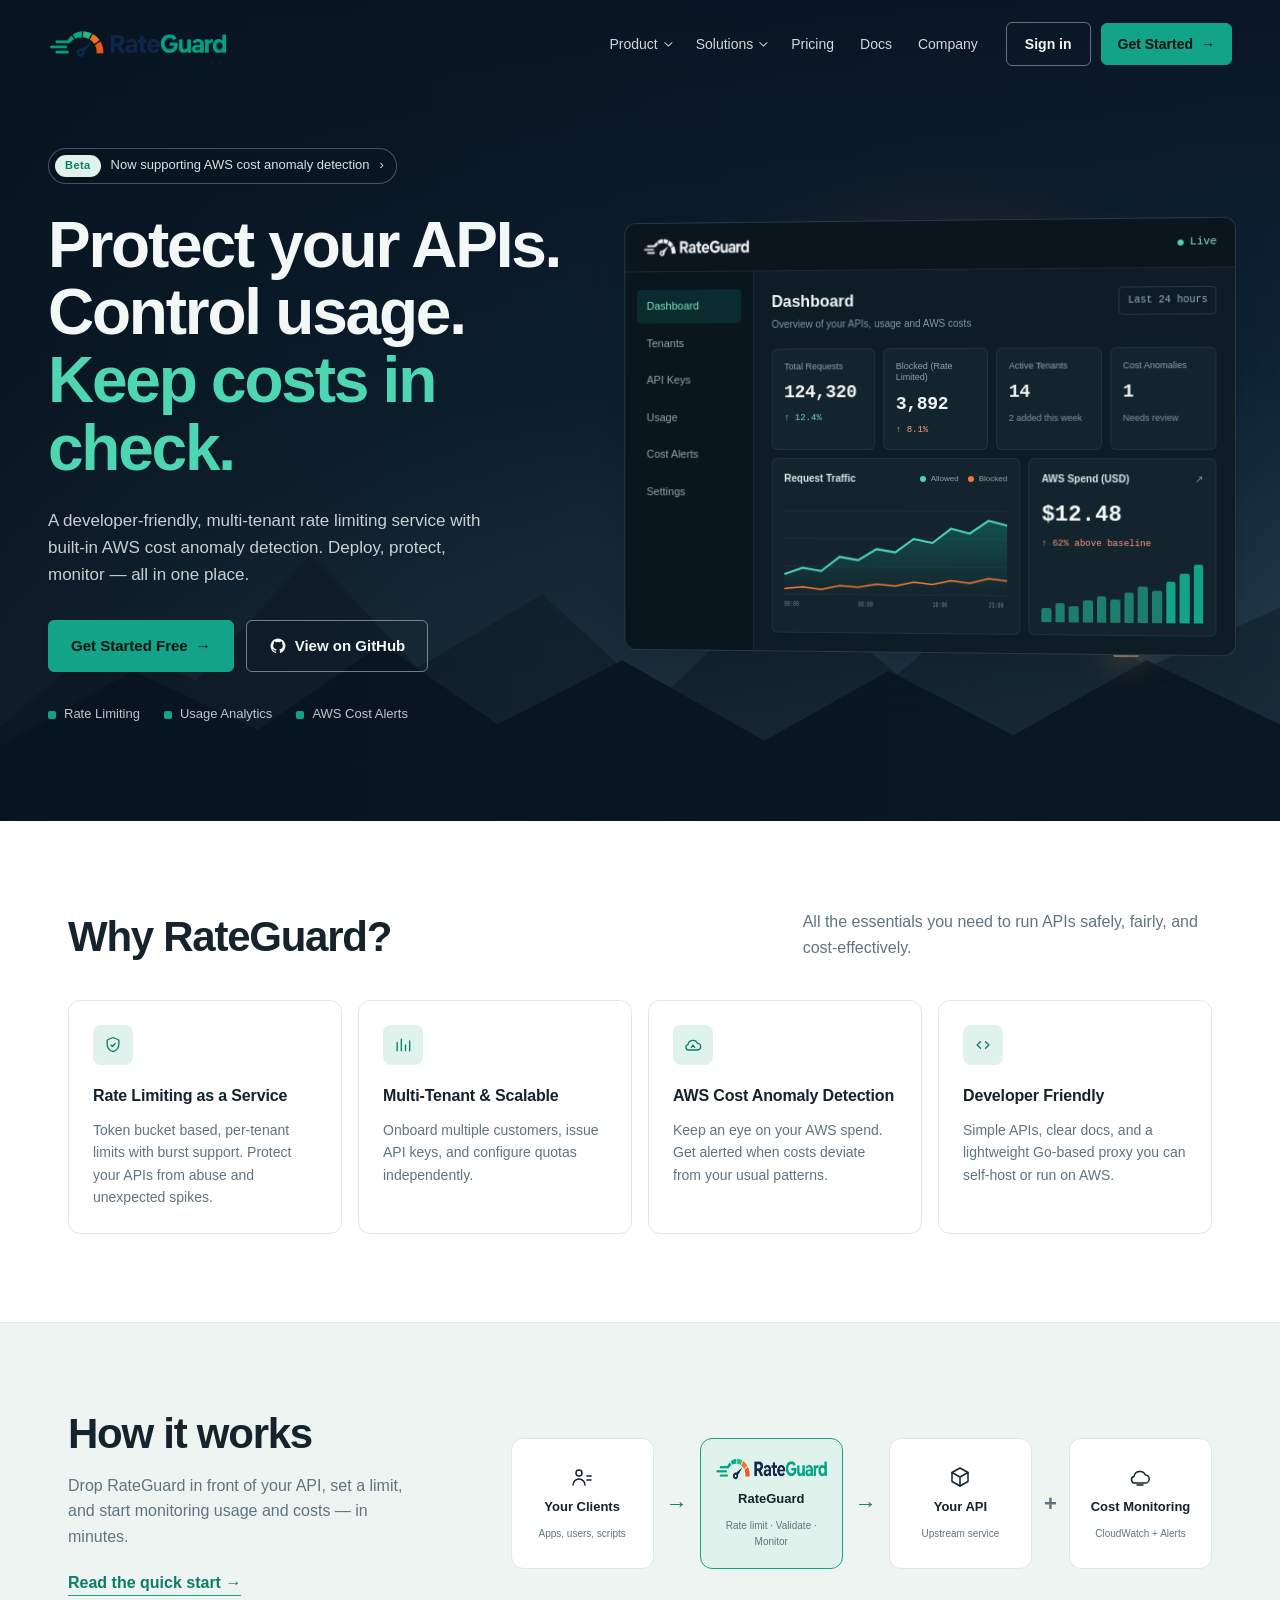
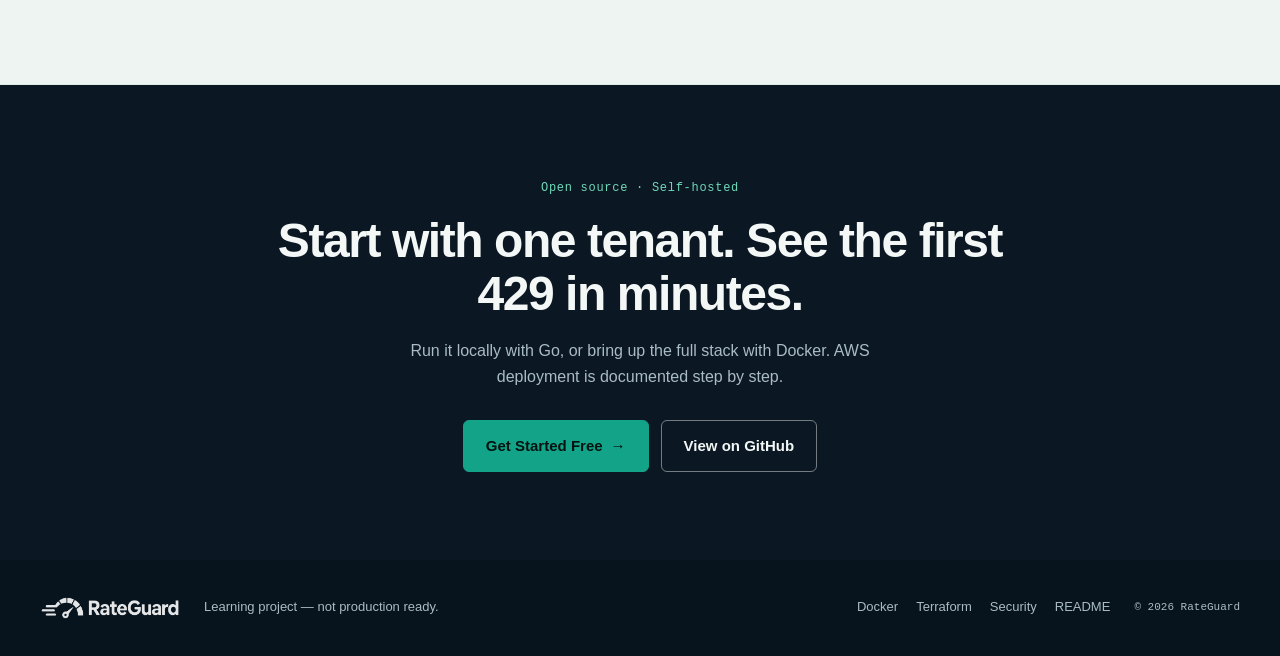
==== docs/index.html @ 04496c4a "feat(landing): add self-contained marketing page and design notes" ====
<!doctype html>
<html lang="en">
<head>
  <meta charset="utf-8">
  <meta name="viewport" content="width=device-width, initial-scale=1">
  <meta name="color-scheme" content="light">
  <meta name="description" content="RateGuard is a self-hosted, multi-tenant rate limiting proxy with AWS cost anomaly detection and an operator dashboard.">
  <title>RateGuard — Protect your APIs. Control usage. Keep costs in check.</title>
  <link rel="stylesheet" href="styles.css">
  <script src="script.js" defer></script>
</head>
<body id="top">
  <a class="skip-link" href="#main">Skip to content</a>

  <header class="site-header">
    <div class="nav-shell">
      <a class="brand" href="#top" aria-label="RateGuard home">
        <img src="logo.png" alt="RateGuard" width="180" height="30">
      </a>

      <button class="nav-toggle" type="button" aria-expanded="false" aria-controls="primary-nav">
        <span class="nav-toggle-bars" aria-hidden="true"><span></span><span></span><span></span></span>
        <span class="nav-toggle-label">Menu</span>
      </button>

      <nav class="primary-nav" id="primary-nav" aria-label="Primary">
        <a href="#product">Product <span class="caret" aria-hidden="true"></span></a>
        <a href="#how">Solutions <span class="caret" aria-hidden="true"></span></a>
        <a href="#get-started">Pricing</a>
        <a href="terraform/TERRAFORM-GUIDE.md">Docs</a>
        <a href="#product">Company</a>
      </nav>

      <div class="nav-actions">
        <a class="btn btn-quiet" href="http://localhost:8080/dashboard">Sign in</a>
        <a class="btn btn-primary btn-small" href="#get-started">Get Started <span aria-hidden="true">→</span></a>
      </div>
    </div>
  </header>

  <main id="main">
    <!-- HERO -->
    <section class="hero" aria-labelledby="hero-title">
      <div class="hero-sky" aria-hidden="true">
        <span class="sun-glow"></span>
        <svg class="ridge ridge-far" viewBox="0 0 1440 320" preserveAspectRatio="none" focusable="false">
          <path d="M0 250 L120 180 L220 215 L350 120 L470 205 L610 150 L740 230 L880 140 L1010 210 L1150 130 L1290 205 L1440 160 L1440 320 L0 320 Z"/>
        </svg>
        <svg class="ridge ridge-near" viewBox="0 0 1440 260" preserveAspectRatio="none" focusable="false">
          <path d="M0 190 L150 120 L290 175 L430 95 L560 170 L700 110 L860 185 L1000 120 L1140 180 L1290 110 L1440 170 L1440 260 L0 260 Z"/>
        </svg>
        <span class="window-light"></span>
      </div>

      <div class="hero-inner">
        <div class="hero-copy">
          <a class="beta-pill" href="#cost">
            <span class="beta-tag">Beta</span>
            <span>Now supporting AWS cost anomaly detection</span>
            <span aria-hidden="true">›</span>
          </a>

          <h1 id="hero-title">Protect your APIs.<br>Control usage.<br><span>Keep costs in check.</span></h1>

          <p class="hero-lede">
            A developer-friendly, multi-tenant rate limiting service with built-in AWS cost
            anomaly detection. Deploy, protect, monitor — all in one place.
          </p>

          <div class="hero-actions">
            <a class="btn btn-primary btn-large" href="#get-started">Get Started Free <span aria-hidden="true">→</span></a>
            <a class="btn btn-outline btn-large" href="https://github.com/Aswanidev-vs/RateGuard">
              <svg viewBox="0 0 24 24" aria-hidden="true" focusable="false"><path d="M12 2a10 10 0 0 0-3.16 19.49c.5.09.68-.22.68-.48v-1.7c-2.78.6-3.37-1.34-3.37-1.34-.45-1.16-1.11-1.47-1.11-1.47-.91-.62.07-.61.07-.61 1 .07 1.53 1.03 1.53 1.03.9 1.53 2.34 1.09 2.91.83.09-.65.35-1.09.64-1.34-2.22-.25-4.56-1.11-4.56-4.95 0-1.09.39-1.99 1.03-2.69-.1-.25-.45-1.27.1-2.65 0 0 .84-.27 2.75 1.02a9.6 9.6 0 0 1 5 0c1.91-1.29 2.75-1.02 2.75-1.02.55 1.38.2 2.4.1 2.65.64.7 1.03 1.6 1.03 2.69 0 3.85-2.34 4.7-4.57 4.95.36.31.68.92.68 1.85v2.74c0 .27.18.58.69.48A10 10 0 0 0 12 2Z" fill="currentColor"/></svg>
              View on GitHub
            </a>
          </div>

          <ul class="hero-tags" aria-label="Capabilities">
            <li><span class="tag-mark" aria-hidden="true"></span>Rate Limiting</li>
            <li><span class="tag-mark" aria-hidden="true"></span>Usage Analytics</li>
            <li><span class="tag-mark" aria-hidden="true"></span>AWS Cost Alerts</li>
          </ul>
        </div>

        <div class="hero-visual" aria-label="RateGuard dashboard preview">
          <div class="console">
            <div class="console-top">
              <img src="logo.png" alt="" width="110" height="20">
              <span class="console-live"><span class="live-dot" aria-hidden="true"></span> Live</span>
            </div>

            <div class="console-body">
              <aside class="console-nav" aria-hidden="true">
                <span class="console-nav-item is-active">Dashboard</span>
                <span class="console-nav-item">Tenants</span>
                <span class="console-nav-item">API Keys</span>
                <span class="console-nav-item">Usage</span>
                <span class="console-nav-item">Cost Alerts</span>
                <span class="console-nav-item">Settings</span>
              </aside>

              <div class="console-main">
                <div class="console-heading">
                  <div>
                    <strong>Dashboard</strong>
                    <small>Overview of your APIs, usage and AWS costs</small>
                  </div>
                  <span class="console-range">Last 24 hours</span>
                </div>

                <div class="console-stats">
                  <div class="metric">
                    <span class="metric-label">Total Requests</span>
                    <strong>124,320</strong>
                    <span class="delta delta-up">↑ 12.4%</span>
                  </div>
                  <div class="metric">
                    <span class="metric-label">Blocked (Rate Limited)</span>
                    <strong>3,892</strong>
                    <span class="delta delta-down">↑ 8.1%</span>
                  </div>
                  <div class="metric">
                    <span class="metric-label">Active Tenants</span>
                    <strong>14</strong>
                    <span class="metric-note">2 added this week</span>
                  </div>
                  <div class="metric">
                    <span class="metric-label">Cost Anomalies</span>
                    <strong>1</strong>
                    <span class="metric-note">Needs review</span>
                  </div>
                </div>

                <div class="console-charts">
                  <div class="chart-card">
                    <div class="chart-title">
                      <strong>Request Traffic</strong>
                      <span class="legend"><i class="dot dot-teal"></i>Allowed <i class="dot dot-orange"></i>Blocked</span>
                    </div>
                    <svg class="line-chart" viewBox="0 0 360 150" preserveAspectRatio="none" role="img" aria-label="Allowed and blocked request trend">
                      <defs>
                        <linearGradient id="trafficFill" x1="0" y1="0" x2="0" y2="1">
                          <stop offset="0%" stop-color="#12a389" stop-opacity=".35"/>
                          <stop offset="100%" stop-color="#12a389" stop-opacity="0"/>
                        </linearGradient>
                      </defs>
                      <g class="grid">
                        <line x1="0" y1="20" x2="360" y2="20"/>
                        <line x1="0" y1="55" x2="360" y2="55"/>
                        <line x1="0" y1="90" x2="360" y2="90"/>
                        <line x1="0" y1="125" x2="360" y2="125"/>
                      </g>
                      <path class="area" d="M0 100 L30 92 L60 96 L90 78 L120 82 L150 68 L180 72 L210 55 L240 60 L270 42 L300 48 L330 32 L360 38 L360 125 L0 125 Z"/>
                      <polyline class="line-allowed" points="0,100 30,92 60,96 90,78 120,82 150,68 180,72 210,55 240,60 270,42 300,48 330,32 360,38"/>
                      <polyline class="line-blocked" points="0,118 30,116 60,119 90,114 120,116 150,112 180,114 210,109 240,112 270,107 300,110 330,104 360,107"/>
                      <g class="axis"><text x="0" y="140">00:00</text><text x="120" y="140">08:00</text><text x="240" y="140">16:00</text><text x="330" y="140">23:00</text></g>
                    </svg>
                  </div>

                  <div class="chart-card">
                    <div class="chart-title"><strong>AWS Spend (USD)</strong><span class="chart-expand" aria-hidden="true">↗</span></div>
                    <strong class="spend-value">$12.48</strong>
                    <span class="delta delta-down">↑ 62% above baseline</span>
                    <div class="bar-chart" aria-hidden="true">
                      <span style="--h:24%"></span><span style="--h:32%"></span><span style="--h:28%"></span>
                      <span style="--h:38%"></span><span style="--h:45%"></span><span style="--h:40%"></span>
                      <span style="--h:52%"></span><span style="--h:61%"></span><span style="--h:55%"></span>
                      <span style="--h:70%"></span><span style="--h:84%"></span><span style="--h:100%"></span>
                    </div>
                  </div>
                </div>
              </div>
            </div>
          </div>
        </div>
      </div>
    </section>

    <!-- FEATURES -->
    <section class="features section-light" id="product" aria-labelledby="features-title">
      <div class="section-shell">
        <div class="section-head">
          <h2 id="features-title">Why RateGuard?</h2>
          <p>All the essentials you need to run APIs safely, fairly, and cost-effectively.</p>
        </div>

        <div class="feature-grid">
          <article class="feature-card">
            <span class="feature-icon">
              <svg viewBox="0 0 24 24" aria-hidden="true"><path d="M12 3l7 3v5c0 4.5-3 7.5-7 9-4-1.5-7-4.5-7-9V6l7-3z"/><path d="M9.5 12l1.8 1.8 3.4-3.6"/></svg>
            </span>
            <h3>Rate Limiting as a Service</h3>
            <p>Token bucket based, per-tenant limits with burst support. Protect your APIs from abuse and unexpected spikes.</p>
          </article>

          <article class="feature-card">
            <span class="feature-icon">
              <svg viewBox="0 0 24 24" aria-hidden="true"><path d="M5 19V9M10 19V5M15 19v-7M20 19V7"/></svg>
            </span>
            <h3>Multi-Tenant &amp; Scalable</h3>
            <p>Onboard multiple customers, issue API keys, and configure quotas independently.</p>
          </article>

          <article class="feature-card" id="cost">
            <span class="feature-icon">
              <svg viewBox="0 0 24 24" aria-hidden="true"><path d="M7 18h10a4 4 0 0 0 .4-8A6 6 0 0 0 6 11.5 3.3 3.3 0 0 0 7 18z"/><path d="M10 15l2-3 2 3"/></svg>
            </span>
            <h3>AWS Cost Anomaly Detection</h3>
            <p>Keep an eye on your AWS spend. Get alerted when costs deviate from your usual patterns.</p>
          </article>

          <article class="feature-card">
            <span class="feature-icon">
              <svg viewBox="0 0 24 24" aria-hidden="true"><path d="M9 8l-4 4 4 4M15 8l4 4-4 4"/></svg>
            </span>
            <h3>Developer Friendly</h3>
            <p>Simple APIs, clear docs, and a lightweight Go-based proxy you can self-host or run on AWS.</p>
          </article>
        </div>
      </div>
    </section>

    <!-- HOW IT WORKS -->
    <section class="how section-mist" id="how" aria-labelledby="how-title">
      <div class="section-shell how-shell">
        <div class="how-copy">
          <h2 id="how-title">How it works</h2>
          <p>Drop RateGuard in front of your API, set a limit, and start monitoring usage and costs — in minutes.</p>
          <a class="text-link" href="docker/DOCKER-GUIDE.md">Read the quick start <span aria-hidden="true">→</span></a>
        </div>

        <div class="flow" aria-label="RateGuard request flow">
          <div class="flow-node">
            <svg viewBox="0 0 24 24" aria-hidden="true"><circle cx="9" cy="8" r="3"/><path d="M3 20c0-3.3 2.7-6 6-6s6 2.7 6 6M17 11h4M17 15h4"/></svg>
            <strong>Your Clients</strong>
            <small>Apps, users, scripts</small>
          </div>

          <span class="flow-arrow" aria-hidden="true">→</span>

          <div class="flow-node flow-node-brand">
            <img src="logo.png" alt="" width="120" height="24">
            <strong>RateGuard</strong>
            <small>Rate limit · Validate · Monitor</small>
          </div>

          <span class="flow-arrow" aria-hidden="true">→</span>

          <div class="flow-node">
            <svg viewBox="0 0 24 24" aria-hidden="true"><path d="M12 3l8 4.5v9L12 21l-8-4.5v-9L12 3z"/><path d="M4 7.5l8 4.5 8-4.5M12 12v9"/></svg>
            <strong>Your API</strong>
            <small>Upstream service</small>
          </div>

          <span class="flow-plus" aria-hidden="true">+</span>

          <div class="flow-node">
            <svg viewBox="0 0 24 24" aria-hidden="true"><path d="M7 18h10a4 4 0 0 0 .4-8A6 6 0 0 0 6 11.5 3.3 3.3 0 0 0 7 18z"/><path d="M9 20h6"/></svg>
            <strong>Cost Monitoring</strong>
            <small>CloudWatch + Alerts</small>
          </div>
        </div>
      </div>
    </section>

    <!-- CTA -->
    <section class="cta" id="get-started" aria-labelledby="cta-title">
      <div class="cta-inner">
        <span class="eyebrow">Open source · Self-hosted</span>
        <h2 id="cta-title">Start with one tenant. See the first 429 in minutes.</h2>
        <p>Run it locally with Go, or bring up the full stack with Docker. AWS deployment is documented step by step.</p>
        <div class="cta-actions">
          <a class="btn btn-primary btn-large" href="docker/DOCKER-GUIDE.md">Get Started Free <span aria-hidden="true">→</span></a>
          <a class="btn btn-outline btn-large" href="https://github.com/Aswanidev-vs/RateGuard">View on GitHub</a>
        </div>
      </div>
    </section>
  </main>

  <footer class="site-footer">
    <div class="footer-shell">
      <img src="logo.png" alt="RateGuard" width="140" height="24">
      <p>Learning project — not production ready.</p>
      <nav aria-label="Footer">
        <a href="docker/DOCKER-GUIDE.md">Docker</a>
        <a href="terraform/TERRAFORM-GUIDE.md">Terraform</a>
        <a href="SECURITY-AUDIT.md">Security</a>
        <a href="../README.md">README</a>
      </nav>
      <small>© <span id="year">2026</span> RateGuard</small>
    </div>
  </footer>
</body>
</html>
---- docs/styles.css ----
/* RateGuard landing page — self-contained, no external assets or fonts. */
:root {
  --ink: #0b1723;
  --ink-2: #102233;
  --ink-3: #163044;
  --paper: #ffffff;
  --mist: #eef4f1;
  --line: #dfe8e3;
  --text: #14232c;
  --muted: #5f7480;
  --teal: #12a389;
  --teal-dark: #0c7d68;
  --teal-soft: #dff3ec;
  --orange: #ef7a36;
  --on-dark: #f3f7f6;
  --on-dark-muted: #a9bcc4;
  --radius: 6px;
  --radius-card: 12px;
  --shadow: 0 24px 60px rgba(6, 22, 31, .28);
  --sans: "Segoe UI", "Helvetica Neue", Arial, system-ui, sans-serif;
  --mono: ui-monospace, SFMono-Regular, Menlo, Consolas, monospace;
}

* { box-sizing: border-box; }
html { scroll-behavior: smooth; }
body {
  margin: 0;
  background: var(--paper);
  color: var(--text);
  font-family: var(--sans);
  font-size: 16px;
  line-height: 1.6;
  -webkit-font-smoothing: antialiased;
}
img { max-width: 100%; display: block; }
a { color: inherit; }
h1, h2, h3, p { margin: 0; }
button { font: inherit; }
:focus-visible { outline: 3px solid var(--teal); outline-offset: 3px; }
.skip-link {
  position: absolute; left: -9999px; top: 8px; z-index: 100;
  background: var(--teal); color: #04130f; padding: 10px 16px; border-radius: var(--radius);
}
.skip-link:focus { left: 12px; }

/* Buttons */
.btn {
  display: inline-flex; align-items: center; justify-content: center; gap: 8px;
  min-height: 44px; padding: 10px 18px; border-radius: var(--radius);
  border: 1px solid transparent; font-size: 14px; font-weight: 600;
  text-decoration: none; cursor: pointer; transition: background-color .15s, border-color .15s, color .15s;
}
.btn-large { min-height: 52px; padding: 13px 22px; font-size: 15px; }
.btn-small { min-height: 40px; padding: 9px 16px; }
.btn-primary { background: var(--teal); color: #04130f; border-color: var(--teal); }
.btn-primary:hover { background: var(--teal-dark); border-color: var(--teal-dark); }
.btn-outline { border-color: rgba(243, 247, 246, .45); color: var(--on-dark); background: transparent; }
.btn-outline:hover { border-color: var(--on-dark); background: rgba(255, 255, 255, .07); }
.btn-quiet { border-color: rgba(243, 247, 246, .4); color: var(--on-dark); }
.btn-quiet:hover { border-color: var(--on-dark); }
.btn svg { width: 18px; height: 18px; fill: currentColor; }

/* Header */
.site-header {
  position: absolute; top: 0; left: 0; right: 0; z-index: 20;
  color: var(--on-dark);
}
.nav-shell {
  max-width: 1240px; margin: 0 auto; padding: 22px 28px;
  display: flex; align-items: center; gap: 28px;
}
.brand { flex: none; }
.brand img { width: 180px; height: auto; }
.primary-nav { display: flex; align-items: center; gap: 26px; margin-left: auto; }
.primary-nav a {
  font-size: 14px; text-decoration: none; color: rgba(243, 247, 246, .86);
  display: inline-flex; align-items: center; gap: 6px;
}
.primary-nav a:hover { color: #fff; }
.caret { width: 6px; height: 6px; border-right: 1.5px solid currentColor; border-bottom: 1.5px solid currentColor; transform: rotate(45deg) translateY(-2px); }
.nav-actions { display: flex; align-items: center; gap: 10px; }
.nav-toggle { display: none; }

/* Hero scene */
.hero {
  position: relative; overflow: hidden; min-height: 780px;
  background: linear-gradient(180deg, #0a1728 0%, #10273a 46%, #294152 78%, #44545c 100%);
  color: var(--on-dark);
}
.hero-sky { position: absolute; inset: 0; pointer-events: none; }
.sun-glow {
  position: absolute; right: 6%; top: 20%; width: 520px; height: 320px; border-radius: 50%;
  background: radial-gradient(ellipse, rgba(239, 122, 54, .30), rgba(239, 122, 54, .08) 45%, transparent 70%);
}
.ridge { position: absolute; left: 0; right: 0; bottom: 0; width: 100%; }
.ridge path { fill: #162936; }
.ridge-far { height: 52%; opacity: .78; }
.ridge-near { height: 34%; }
.ridge-near path { fill: #0b1924; }
.window-light {
  position: absolute; right: 11%; bottom: 20%; width: 26px; height: 18px;
  background: rgba(255, 200, 120, .85); box-shadow: 0 0 28px 10px rgba(255, 178, 92, .24);
  border-radius: 2px;
}
.hero::after {
  content: ""; position: absolute; inset: 0;
  background: linear-gradient(90deg, rgba(7, 19, 30, .82) 0%, rgba(7, 19, 30, .45) 48%, rgba(7, 19, 30, .18) 100%);
  pointer-events: none;
}
.hero-inner {
  position: relative; z-index: 2; max-width: 1240px; margin: 0 auto;
  padding: 148px 28px 96px; display: grid; grid-template-columns: .92fr 1.08fr;
  gap: 48px; align-items: center;
}
.beta-pill {
  display: inline-flex; align-items: center; gap: 10px; max-width: 100%;
  padding: 6px 12px 6px 6px; border: 1px solid rgba(243, 247, 246, .28);
  border-radius: 999px; color: rgba(243, 247, 246, .9); text-decoration: none; font-size: 13px;
  background: rgba(6, 20, 30, .35);
}
.beta-tag {
  background: var(--teal-soft); color: var(--teal-dark); padding: 2px 10px;
  border-radius: 999px; font-size: 11px; font-weight: 700; letter-spacing: .04em;
}
.hero h1 {
  margin-top: 28px; font-size: clamp(40px, 5vw, 68px); line-height: 1.06;
  letter-spacing: -.035em; font-weight: 700;
}
.hero h1 span { color: #4ed5b1; }
.hero-lede {
  margin-top: 24px; max-width: 46ch; color: rgba(243, 247, 246, .82); font-size: 17px;
}
.hero-actions { display: flex; flex-wrap: wrap; gap: 12px; margin-top: 32px; }
.hero-tags {
  list-style: none; padding: 0; margin: 32px 0 0; display: flex; flex-wrap: wrap; gap: 24px;
  color: rgba(243, 247, 246, .78); font-size: 13px;
}
.hero-tags li { display: flex; align-items: center; gap: 8px; }
.tag-mark { width: 8px; height: 8px; border-radius: 2px; background: var(--teal); display: inline-block; }

/* Console mockup */
.hero-visual { min-width: 0; }
.console {
  background: #0e1c25; border: 1px solid rgba(255, 255, 255, .12); border-radius: var(--radius-card);
  box-shadow: var(--shadow); overflow: hidden; transform: perspective(1400px) rotateY(-4deg);
}
.console-top {
  display: flex; align-items: center; justify-content: space-between; padding: 14px 18px;
  border-bottom: 1px solid rgba(255, 255, 255, .08); background: #0a151d;
}
.console-top img { filter: brightness(0) invert(1); opacity: .95; }
.console-live { font-family: var(--mono); font-size: 11px; color: #8fe3c8; display: flex; align-items: center; gap: 6px; }
.live-dot { width: 6px; height: 6px; border-radius: 50%; background: #4ed5b1; }
.console-body { display: grid; grid-template-columns: 132px 1fr; min-height: 360px; }
.console-nav {
  padding: 18px 12px; border-right: 1px solid rgba(255, 255, 255, .07);
  display: flex; flex-direction: column; gap: 4px; background: #0a161e;
}
.console-nav-item { font-size: 11px; color: #8fa6af; padding: 8px 10px; border-radius: 4px; }
.console-nav-item.is-active { background: rgba(18, 163, 137, .16); color: #7ee2c2; }
.console-main { padding: 18px; min-width: 0; }
.console-heading { display: flex; justify-content: space-between; align-items: flex-start; gap: 12px; }
.console-heading strong { display: block; font-size: 16px; color: #f2f7f6; }
.console-heading small { display: block; color: #8299a3; font-size: 10px; margin-top: 2px; }
.console-range { font-family: var(--mono); font-size: 10px; color: #9fb4bc; border: 1px solid rgba(255, 255, 255, .12); padding: 5px 8px; border-radius: 4px; white-space: nowrap; }
.console-stats { display: grid; grid-template-columns: repeat(4, 1fr); gap: 8px; margin-top: 16px; }
.metric { background: #14242e; border: 1px solid rgba(255, 255, 255, .06); border-radius: 6px; padding: 12px; min-width: 0; }
.metric-label { display: block; color: #8ea4ad; font-size: 9px; line-height: 1.3; }
.metric strong { display: block; color: #f4f8f7; font-family: var(--mono); font-size: 18px; margin-top: 6px; letter-spacing: -.02em; }
.delta { font-family: var(--mono); font-size: 9px; display: block; margin-top: 4px; }
.delta-up { color: #6dddb8; }
.delta-down { color: #ff9a72; }
.metric-note { font-size: 9px; color: #7f959e; display: block; margin-top: 4px; }
.console-charts { display: grid; grid-template-columns: 1.35fr 1fr; gap: 8px; margin-top: 8px; }
.chart-card { background: #14242e; border: 1px solid rgba(255, 255, 255, .06); border-radius: 6px; padding: 12px; min-width: 0; }
.chart-title { display: flex; justify-content: space-between; align-items: center; gap: 8px; color: #dce8e6; font-size: 10px; }
.legend { color: #8ea4ad; font-size: 8px; display: flex; align-items: center; gap: 5px; white-space: nowrap; }
.dot { width: 6px; height: 6px; border-radius: 50%; display: inline-block; }
.dot-teal { background: #4ed5b1; }
.dot-orange { background: #ef7a36; margin-left: 4px; }
.line-chart { width: 100%; height: 120px; margin-top: 8px; display: block; }
.line-chart .grid line { stroke: rgba(255, 255, 255, .07); stroke-width: 1; }
.line-chart .area { fill: url(#trafficFill); }
.line-chart .line-allowed { fill: none; stroke: #4ed5b1; stroke-width: 2; vector-effect: non-scaling-stroke; }
.line-chart .line-blocked { fill: none; stroke: #ef7a36; stroke-width: 1.5; vector-effect: non-scaling-stroke; }
.line-chart .axis text { fill: #718791; font-family: var(--mono); font-size: 8px; }
.chart-expand { color: #7f959e; }
.spend-value { display: block; font-family: var(--mono); font-size: 22px; color: #f4f8f7; margin-top: 10px; }
.bar-chart { display: flex; align-items: flex-end; gap: 4px; height: 58px; margin-top: 12px; }
.bar-chart span { flex: 1; background: #1c7f6e; border-radius: 2px 2px 0 0; height: var(--h); }
.bar-chart span:nth-last-child(-n+3) { background: var(--teal); }

/* Sections */
.section-shell { max-width: 1200px; margin: 0 auto; padding: 88px 28px; }
.section-head { display: flex; align-items: flex-end; justify-content: space-between; gap: 32px; margin-bottom: 40px; }
.section-head h2, .how-copy h2 { font-size: clamp(28px, 3.4vw, 42px); letter-spacing: -.03em; line-height: 1.1; font-weight: 700; }
.section-head p { color: var(--muted); max-width: 46ch; }
.section-light { background: var(--paper); }
.feature-grid { display: grid; grid-template-columns: repeat(4, 1fr); gap: 16px; }
.feature-card {
  background: #fff; border: 1px solid var(--line); border-radius: var(--radius-card);
  padding: 24px; transition: border-color .15s, transform .15s;
}
.feature-card:hover { border-color: var(--teal); }
.feature-icon {
  width: 40px; height: 40px; display: inline-flex; align-items: center; justify-content: center;
  background: var(--teal-soft); border-radius: 8px; color: var(--teal-dark);
}
.feature-icon svg { width: 20px; height: 20px; fill: none; stroke: currentColor; stroke-width: 1.6; stroke-linecap: round; stroke-linejoin: round; }
.feature-card h3 { margin-top: 18px; font-size: 16px; letter-spacing: -.01em; }
.feature-card p { margin-top: 10px; color: var(--muted); font-size: 14px; }

/* How it works */
.section-mist { background: var(--mist); border-top: 1px solid #dde9e3; border-bottom: 1px solid #dde9e3; }
.how-shell { display: grid; grid-template-columns: .72fr 1.28fr; gap: 48px; align-items: center; }
.how-copy p { margin-top: 16px; color: var(--muted); max-width: 38ch; }
.text-link { display: inline-block; margin-top: 20px; color: var(--teal-dark); font-weight: 600; text-decoration: none; border-bottom: 1px solid var(--teal); }
.flow { display: flex; align-items: stretch; gap: 12px; flex-wrap: wrap; }
.flow-node {
  flex: 1 1 120px; min-width: 120px; background: #fff; border: 1px solid var(--line);
  border-radius: var(--radius-card); padding: 18px 14px; text-align: center;
  display: flex; flex-direction: column; align-items: center; justify-content: center; gap: 8px;
}
.flow-node svg { width: 24px; height: 24px; fill: none; stroke: var(--ink-2); stroke-width: 1.5; stroke-linecap: round; stroke-linejoin: round; }
.flow-node strong { font-size: 13px; }
.flow-node small { color: var(--muted); font-size: 10px; }
.flow-node-brand { border-color: var(--teal); background: var(--teal-soft); }
.flow-node-brand img { filter: none; }
.flow-arrow, .flow-plus { align-self: center; color: var(--teal-dark); font-size: 22px; font-weight: 600; }
.flow-plus { color: var(--muted); }

/* CTA + footer */
.cta { background: var(--ink); color: var(--on-dark); padding: 88px 28px; text-align: center; }
.cta-inner { max-width: 760px; margin: 0 auto; }
.eyebrow { font-family: var(--mono); font-size: 12px; color: #6fd9b8; letter-spacing: .06em; }
.cta h2 { margin-top: 16px; font-size: clamp(30px, 4vw, 48px); line-height: 1.1; letter-spacing: -.03em; }
.cta p { margin: 18px auto 0; color: var(--on-dark-muted); max-width: 58ch; }
.cta-actions { display: flex; justify-content: center; flex-wrap: wrap; gap: 12px; margin-top: 30px; }
.site-footer { background: #07131d; color: var(--on-dark-muted); padding: 36px 28px; }
.footer-shell { max-width: 1200px; margin: 0 auto; display: flex; align-items: center; gap: 24px; flex-wrap: wrap; }
.footer-shell img { filter: brightness(0) invert(1); opacity: .9; }
.footer-shell p { font-size: 13px; }
.footer-shell nav { display: flex; gap: 18px; margin-left: auto; }
.footer-shell nav a { color: var(--on-dark-muted); font-size: 13px; text-decoration: none; }
.footer-shell nav a:hover { color: #fff; }
.footer-shell small { font-family: var(--mono); font-size: 11px; }

@media (max-width: 1100px) {
  .hero-inner { grid-template-columns: 1fr; padding-top: 132px; }
  .hero-visual { max-width: 760px; }
  .feature-grid { grid-template-columns: repeat(2, 1fr); }
  .how-shell { grid-template-columns: 1fr; }
  .primary-nav { display: none; }
  .nav-toggle {
    display: inline-flex; align-items: center; gap: 8px; margin-left: auto;
    background: transparent; border: 1px solid rgba(255, 255, 255, .35); color: #fff;
    min-height: 40px; padding: 8px 12px; border-radius: var(--radius); cursor: pointer;
  }
  .nav-toggle-bars { display: flex; flex-direction: column; gap: 3px; }
  .nav-toggle-bars span { width: 16px; height: 1.5px; background: currentColor; display: block; }
  .primary-nav.is-open {
    display: flex; position: absolute; top: 68px; left: 20px; right: 20px;
    flex-direction: column; align-items: stretch; gap: 0; padding: 12px;
    background: #0b1723; border: 1px solid rgba(255,255,255,.14); border-radius: var(--radius);
    box-shadow: var(--shadow);
  }
  .primary-nav.is-open a { padding: 12px; }
}

@media (max-width: 760px) {
  .nav-shell { padding: 18px 20px; }
  .nav-actions .btn-quiet { display: none; }
  .hero { min-height: auto; }
  .hero-inner { padding: 120px 20px 72px; gap: 36px; }
  .hero h1 { font-size: clamp(36px, 10vw, 48px); }
  .hero-lede { font-size: 15px; }
  .console { transform: none; }
  .console-body { grid-template-columns: 1fr; }
  .console-nav { display: none; }
  .console-stats { grid-template-columns: repeat(2, 1fr); }
  .console-charts { grid-template-columns: 1fr; }
  .section-shell { padding: 64px 20px; }
  .section-head { flex-direction: column; align-items: flex-start; gap: 16px; }
  .feature-grid { grid-template-columns: 1fr; }
  .flow { flex-direction: column; }
  .flow-arrow, .flow-plus { transform: rotate(90deg); align-self: center; }
  .footer-shell nav { margin-left: 0; }
}

@media (max-width: 420px) {
  .hero-tags { gap: 12px 18px; }
  .btn-large { width: 100%; }
  .console-main { padding: 12px; }
  .metric strong { font-size: 15px; }
}

@media (prefers-reduced-motion: reduce) {
  html { scroll-behavior: auto; }
  *, *::before, *::after { transition-duration: .01ms !important; animation-duration: .01ms !important; }
}
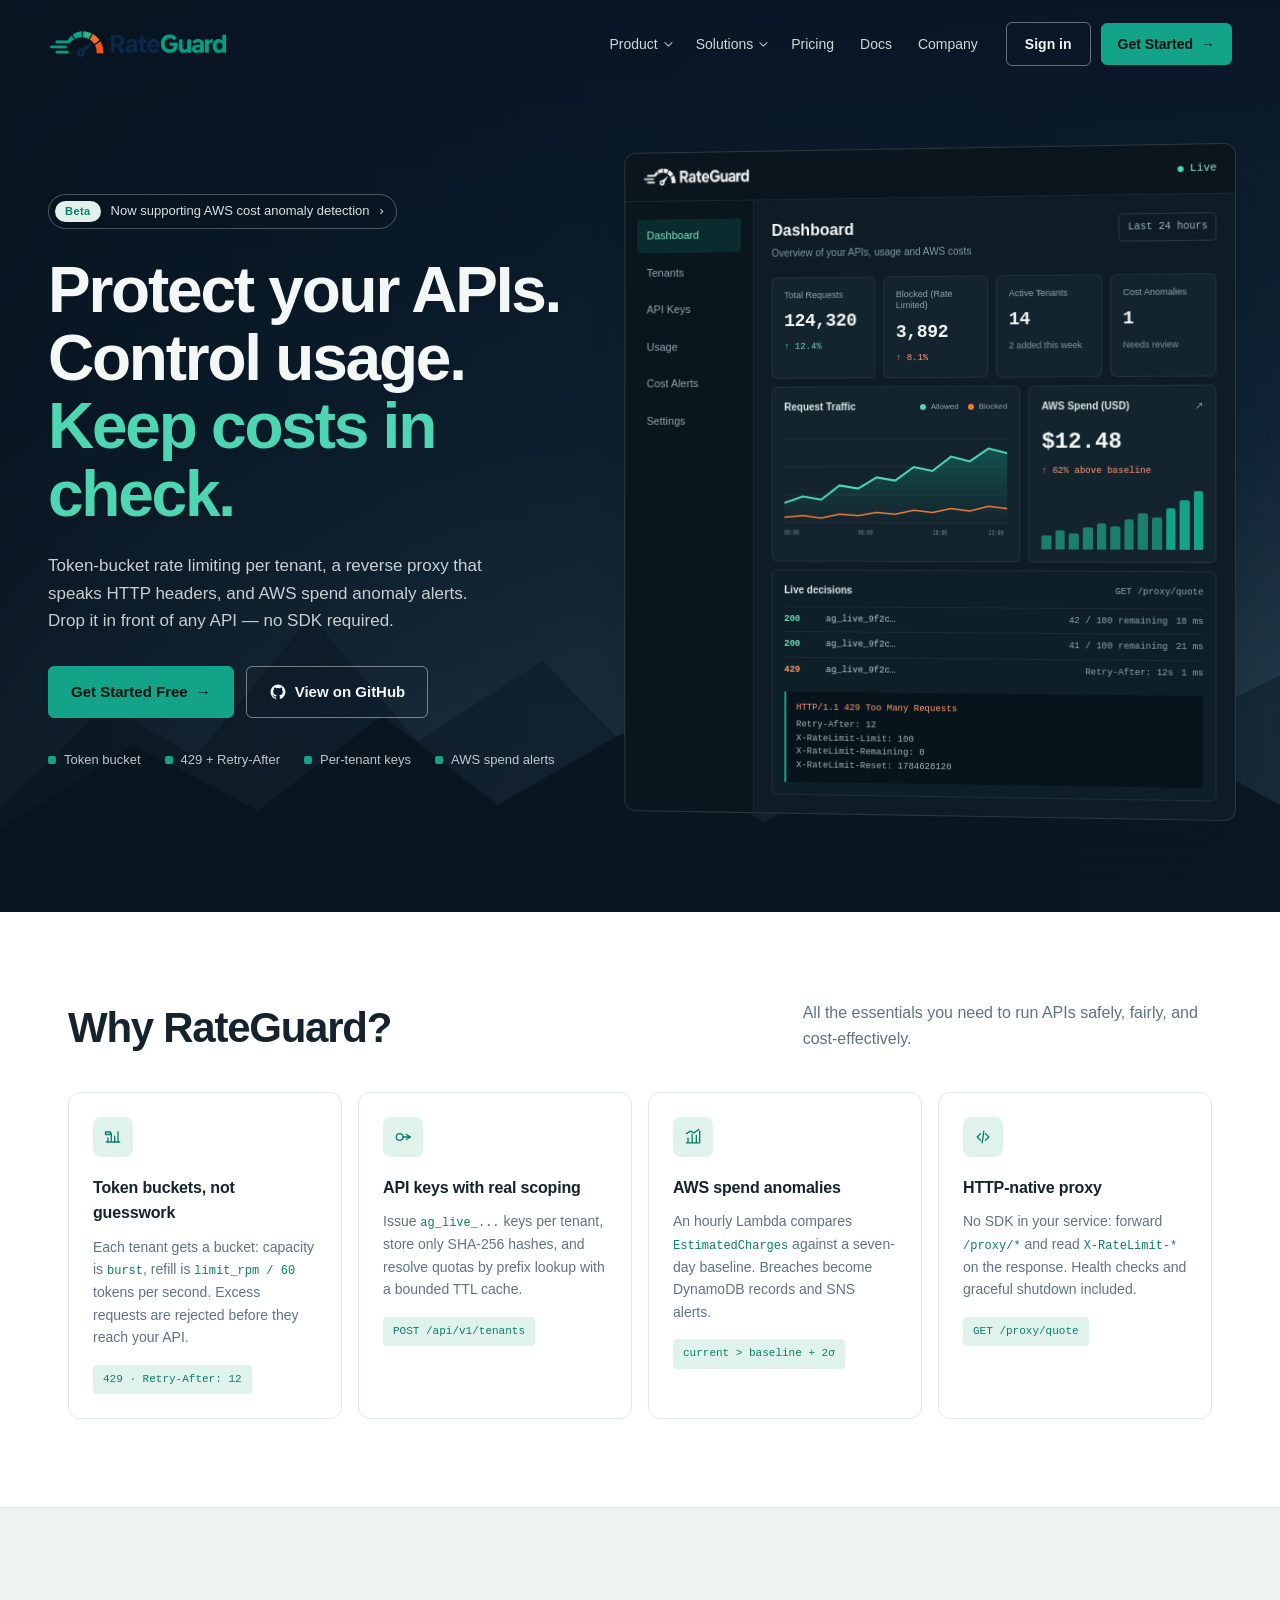
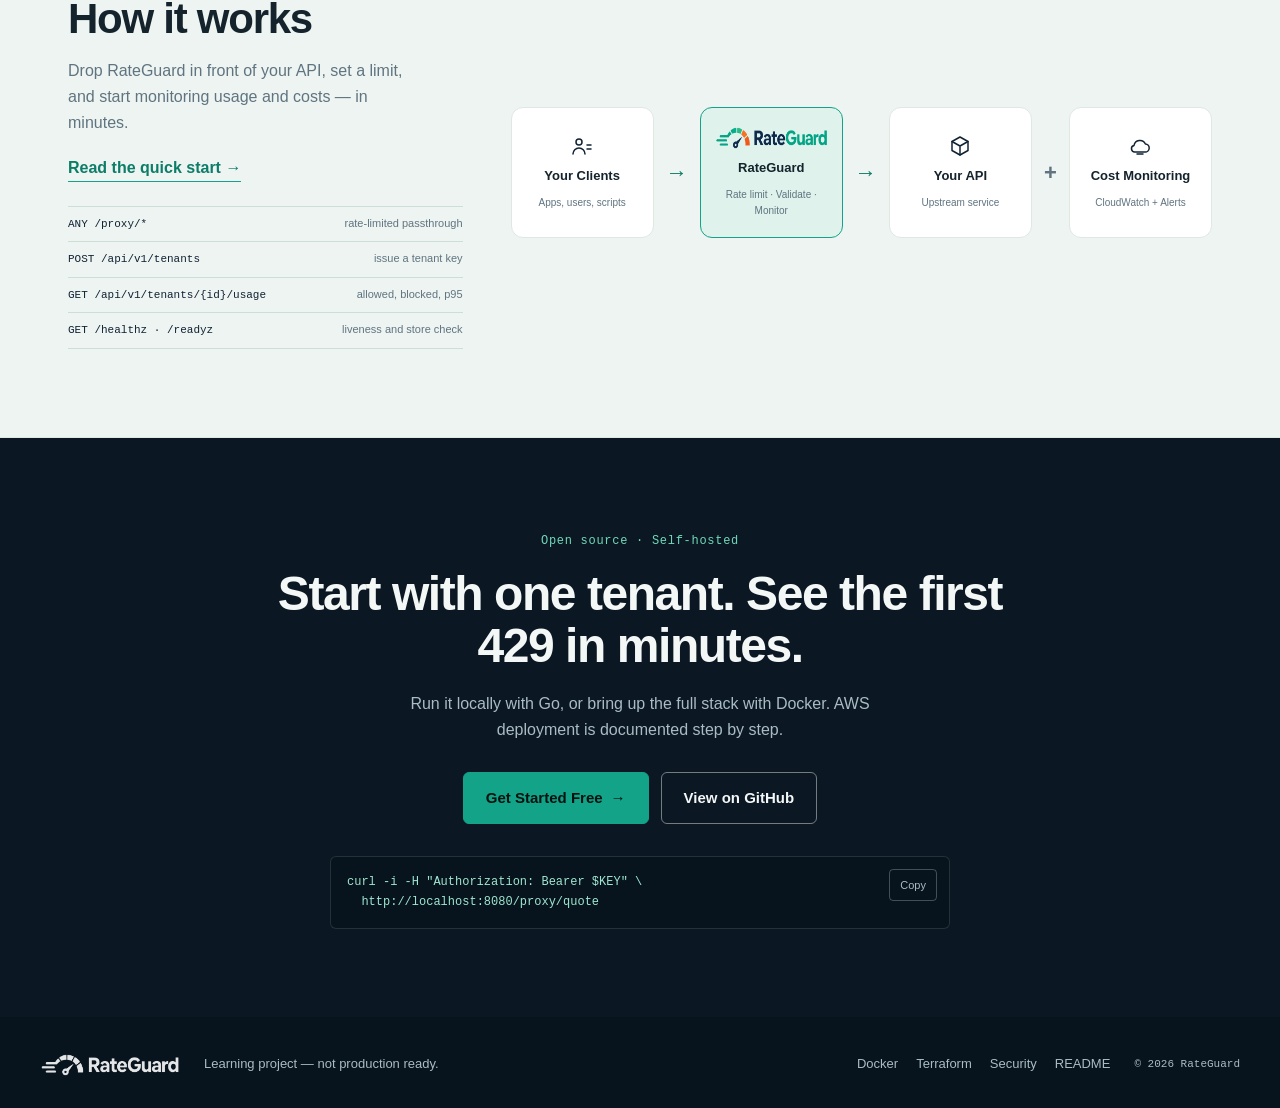
==== commit eed7ae98: "design: make landing and dashboard read as an HTTP rate-limiting product" ====
--- a/docs/index.html
+++ b/docs/index.html
@@ -63,8 +63,8 @@
           <h1 id="hero-title">Protect your APIs.<br>Control usage.<br><span>Keep costs in check.</span></h1>
 
           <p class="hero-lede">
-            A developer-friendly, multi-tenant rate limiting service with built-in AWS cost
-            anomaly detection. Deploy, protect, monitor — all in one place.
+            Token-bucket rate limiting per tenant, a reverse proxy that speaks HTTP headers, and
+            AWS spend anomaly alerts. Drop it in front of any API — no SDK required.
           </p>
 
           <div class="hero-actions">
@@ -76,9 +76,10 @@
           </div>
 
           <ul class="hero-tags" aria-label="Capabilities">
-            <li><span class="tag-mark" aria-hidden="true"></span>Rate Limiting</li>
-            <li><span class="tag-mark" aria-hidden="true"></span>Usage Analytics</li>
-            <li><span class="tag-mark" aria-hidden="true"></span>AWS Cost Alerts</li>
+            <li><span class="tag-mark" aria-hidden="true"></span>Token bucket</li>
+            <li><span class="tag-mark" aria-hidden="true"></span>429 + Retry-After</li>
+            <li><span class="tag-mark" aria-hidden="true"></span>Per-tenant keys</li>
+            <li><span class="tag-mark" aria-hidden="true"></span>AWS spend alerts</li>
           </ul>
         </div>
 
@@ -169,6 +170,22 @@
                     </div>
                   </div>
                 </div>
+
+                <div class="console-trace">
+                  <div class="trace-head">
+                    <strong>Live decisions</strong>
+                    <code>GET /proxy/quote</code>
+                  </div>
+                  <div class="trace-rows">
+                    <div class="trace-row"><span class="trace-status status-ok">200</span><code>ag_live_9f2c…</code><span>42 / 100 remaining</span><span>18 ms</span></div>
+                    <div class="trace-row"><span class="trace-status status-ok">200</span><code>ag_live_9f2c…</code><span>41 / 100 remaining</span><span>21 ms</span></div>
+                    <div class="trace-row"><span class="trace-status status-limited">429</span><code>ag_live_9f2c…</code><span>Retry-After: 12s</span><span>1 ms</span></div>
+                  </div>
+                  <pre class="http-block"><span>HTTP/1.1 429 Too Many Requests</span>Retry-After: 12
+X-RateLimit-Limit: 100
+X-RateLimit-Remaining: 0
+X-RateLimit-Reset: 1784628120</pre>
+                </div>
               </div>
             </div>
           </div>
@@ -187,34 +204,38 @@
         <div class="feature-grid">
           <article class="feature-card">
             <span class="feature-icon">
-              <svg viewBox="0 0 24 24" aria-hidden="true"><path d="M12 3l7 3v5c0 4.5-3 7.5-7 9-4-1.5-7-4.5-7-9V6l7-3z"/><path d="M9.5 12l1.8 1.8 3.4-3.6"/></svg>
+              <svg viewBox="0 0 24 24" aria-hidden="true"><path d="M4 18h16M6 18v-5M10 18V8M14 18v-7M18 18V6"/><path d="M3 6h6v3H3z"/></svg>
             </span>
-            <h3>Rate Limiting as a Service</h3>
-            <p>Token bucket based, per-tenant limits with burst support. Protect your APIs from abuse and unexpected spikes.</p>
+            <h3>Token buckets, not guesswork</h3>
+            <p>Each tenant gets a bucket: capacity is <code>burst</code>, refill is <code>limit_rpm / 60</code> tokens per second. Excess requests are rejected before they reach your API.</p>
+            <code class="feature-code">429 · Retry-After: 12</code>
           </article>
 
           <article class="feature-card">
             <span class="feature-icon">
-              <svg viewBox="0 0 24 24" aria-hidden="true"><path d="M5 19V9M10 19V5M15 19v-7M20 19V7"/></svg>
+              <svg viewBox="0 0 24 24" aria-hidden="true"><circle cx="8" cy="12" r="4"/><path d="M12 12h9M16 9l5 3-5 3"/></svg>
             </span>
-            <h3>Multi-Tenant &amp; Scalable</h3>
-            <p>Onboard multiple customers, issue API keys, and configure quotas independently.</p>
+            <h3>API keys with real scoping</h3>
+            <p>Issue <code>ag_live_...</code> keys per tenant, store only SHA-256 hashes, and resolve quotas by prefix lookup with a bounded TTL cache.</p>
+            <code class="feature-code">POST /api/v1/tenants</code>
           </article>
 
           <article class="feature-card" id="cost">
             <span class="feature-icon">
-              <svg viewBox="0 0 24 24" aria-hidden="true"><path d="M7 18h10a4 4 0 0 0 .4-8A6 6 0 0 0 6 11.5 3.3 3.3 0 0 0 7 18z"/><path d="M10 15l2-3 2 3"/></svg>
+              <svg viewBox="0 0 24 24" aria-hidden="true"><path d="M4 19h16M6 19v-6M11 19V9M16 19v-9M20 19V5"/><path d="M4 8l5-3 4 2 6-4"/></svg>
             </span>
-            <h3>AWS Cost Anomaly Detection</h3>
-            <p>Keep an eye on your AWS spend. Get alerted when costs deviate from your usual patterns.</p>
+            <h3>AWS spend anomalies</h3>
+            <p>An hourly Lambda compares <code>EstimatedCharges</code> against a seven-day baseline. Breaches become DynamoDB records and SNS alerts.</p>
+            <code class="feature-code">current &gt; baseline + 2σ</code>
           </article>
 
           <article class="feature-card">
             <span class="feature-icon">
-              <svg viewBox="0 0 24 24" aria-hidden="true"><path d="M9 8l-4 4 4 4M15 8l4 4-4 4"/></svg>
+              <svg viewBox="0 0 24 24" aria-hidden="true"><path d="M9 8l-4 4 4 4M15 8l4 4-4 4M13 5l-2 14"/></svg>
             </span>
-            <h3>Developer Friendly</h3>
-            <p>Simple APIs, clear docs, and a lightweight Go-based proxy you can self-host or run on AWS.</p>
+            <h3>HTTP-native proxy</h3>
+            <p>No SDK in your service: forward <code>/proxy/*</code> and read <code>X-RateLimit-*</code> on the response. Health checks and graceful shutdown included.</p>
+            <code class="feature-code">GET /proxy/quote</code>
           </article>
         </div>
       </div>
@@ -227,6 +248,12 @@
           <h2 id="how-title">How it works</h2>
           <p>Drop RateGuard in front of your API, set a limit, and start monitoring usage and costs — in minutes.</p>
           <a class="text-link" href="docker/DOCKER-GUIDE.md">Read the quick start <span aria-hidden="true">→</span></a>
+          <div class="endpoint-list" aria-label="HTTP endpoints">
+            <div><code>ANY /proxy/*</code><span>rate-limited passthrough</span></div>
+            <div><code>POST /api/v1/tenants</code><span>issue a tenant key</span></div>
+            <div><code>GET /api/v1/tenants/{id}/usage</code><span>allowed, blocked, p95</span></div>
+            <div><code>GET /healthz · /readyz</code><span>liveness and store check</span></div>
+          </div>
         </div>
 
         <div class="flow" aria-label="RateGuard request flow">
@@ -272,6 +299,11 @@
         <div class="cta-actions">
           <a class="btn btn-primary btn-large" href="docker/DOCKER-GUIDE.md">Get Started Free <span aria-hidden="true">→</span></a>
           <a class="btn btn-outline btn-large" href="https://github.com/Aswanidev-vs/RateGuard">View on GitHub</a>
+        </div>
+        <div class="cta-terminal">
+          <pre id="quick-command">curl -i -H "Authorization: Bearer $KEY" \
+  http://localhost:8080/proxy/quote</pre>
+          <button class="copy-btn" type="button" data-copy="quick-command">Copy</button>
         </div>
       </div>
     </section>
--- a/docs/styles.css
+++ b/docs/styles.css
@@ -190,6 +190,31 @@
 .bar-chart span { flex: 1; background: #1c7f6e; border-radius: 2px 2px 0 0; height: var(--h); }
 .bar-chart span:nth-last-child(-n+3) { background: var(--teal); }
 
+.console-trace {
+  margin-top: 8px; padding: 12px; background: #0f1f28;
+  border: 1px solid rgba(255, 255, 255, .07); border-radius: 6px;
+}
+.trace-head { display: flex; justify-content: space-between; gap: 12px; align-items: center; }
+.trace-head strong { color: #dce8e6; font-size: 10px; }
+.trace-head code { color: #8fa6af; font-family: var(--mono); font-size: 9px; }
+.trace-rows { margin-top: 8px; }
+.trace-row {
+  display: grid; grid-template-columns: 34px 1fr auto auto; gap: 8px; align-items: center;
+  padding: 5px 0; border-top: 1px solid rgba(255, 255, 255, .05);
+  color: #8fa6af; font-family: var(--mono); font-size: 9px;
+}
+.trace-row code { color: #b9cbd0; }
+.trace-status { font-weight: 700; }
+.status-ok { color: #6dddb8; }
+.status-limited { color: #ff9a72; }
+.http-block {
+  margin: 10px 0 0; padding: 10px; background: #08141b;
+  border-left: 2px solid var(--teal); border-radius: 0 4px 4px 0;
+  color: #9fb4bc; font-family: var(--mono); font-size: 9px; line-height: 1.5;
+  white-space: pre-wrap; word-break: break-word;
+}
+.http-block span { display: block; color: #ff9a72; margin-bottom: 4px; }
+
 /* Sections */
 .section-shell { max-width: 1200px; margin: 0 auto; padding: 88px 28px; }
 .section-head { display: flex; align-items: flex-end; justify-content: space-between; gap: 32px; margin-bottom: 40px; }
@@ -209,12 +234,25 @@
 .feature-icon svg { width: 20px; height: 20px; fill: none; stroke: currentColor; stroke-width: 1.6; stroke-linecap: round; stroke-linejoin: round; }
 .feature-card h3 { margin-top: 18px; font-size: 16px; letter-spacing: -.01em; }
 .feature-card p { margin-top: 10px; color: var(--muted); font-size: 14px; }
+.feature-card p code { color: var(--teal-dark); font-family: var(--mono); font-size: 12px; }
+.feature-code {
+  display: inline-block; margin-top: 16px; padding: 6px 10px;
+  background: var(--teal-soft); color: var(--teal-dark); border-radius: 4px;
+  font-family: var(--mono); font-size: 11px;
+}
 
 /* How it works */
 .section-mist { background: var(--mist); border-top: 1px solid #dde9e3; border-bottom: 1px solid #dde9e3; }
 .how-shell { display: grid; grid-template-columns: .72fr 1.28fr; gap: 48px; align-items: center; }
 .how-copy p { margin-top: 16px; color: var(--muted); max-width: 38ch; }
 .text-link { display: inline-block; margin-top: 20px; color: var(--teal-dark); font-weight: 600; text-decoration: none; border-bottom: 1px solid var(--teal); }
+.endpoint-list { margin-top: 24px; border-top: 1px solid #cdded6; }
+.endpoint-list div {
+  display: flex; gap: 12px; align-items: baseline; justify-content: space-between;
+  padding: 8px 0; border-bottom: 1px solid #cdded6;
+}
+.endpoint-list code { font-family: var(--mono); font-size: 11px; color: var(--ink-2); }
+.endpoint-list span { color: var(--muted); font-size: 11px; text-align: right; }
 .flow { display: flex; align-items: stretch; gap: 12px; flex-wrap: wrap; }
 .flow-node {
   flex: 1 1 120px; min-width: 120px; background: #fff; border: 1px solid var(--line);
@@ -236,6 +274,21 @@
 .cta h2 { margin-top: 16px; font-size: clamp(30px, 4vw, 48px); line-height: 1.1; letter-spacing: -.03em; }
 .cta p { margin: 18px auto 0; color: var(--on-dark-muted); max-width: 58ch; }
 .cta-actions { display: flex; justify-content: center; flex-wrap: wrap; gap: 12px; margin-top: 30px; }
+.cta-terminal {
+  position: relative; max-width: 620px; margin: 32px auto 0; text-align: left;
+  background: #07131d; border: 1px solid rgba(255, 255, 255, .12); border-radius: var(--radius);
+  padding: 16px;
+}
+.cta-terminal pre {
+  margin: 0; padding-right: 72px; color: #9fe6cf;
+  font-family: var(--mono); font-size: 12px; white-space: pre-wrap; word-break: break-word;
+}
+.copy-btn {
+  position: absolute; top: 12px; right: 12px; min-height: 32px; padding: 6px 10px;
+  background: transparent; color: var(--on-dark-muted); border: 1px solid rgba(255, 255, 255, .25);
+  border-radius: 4px; font-size: 11px; cursor: pointer;
+}
+.copy-btn:hover { color: #fff; border-color: #fff; }
 .site-footer { background: #07131d; color: var(--on-dark-muted); padding: 36px 28px; }
 .footer-shell { max-width: 1200px; margin: 0 auto; display: flex; align-items: center; gap: 24px; flex-wrap: wrap; }
 .footer-shell img { filter: brightness(0) invert(1); opacity: .9; }
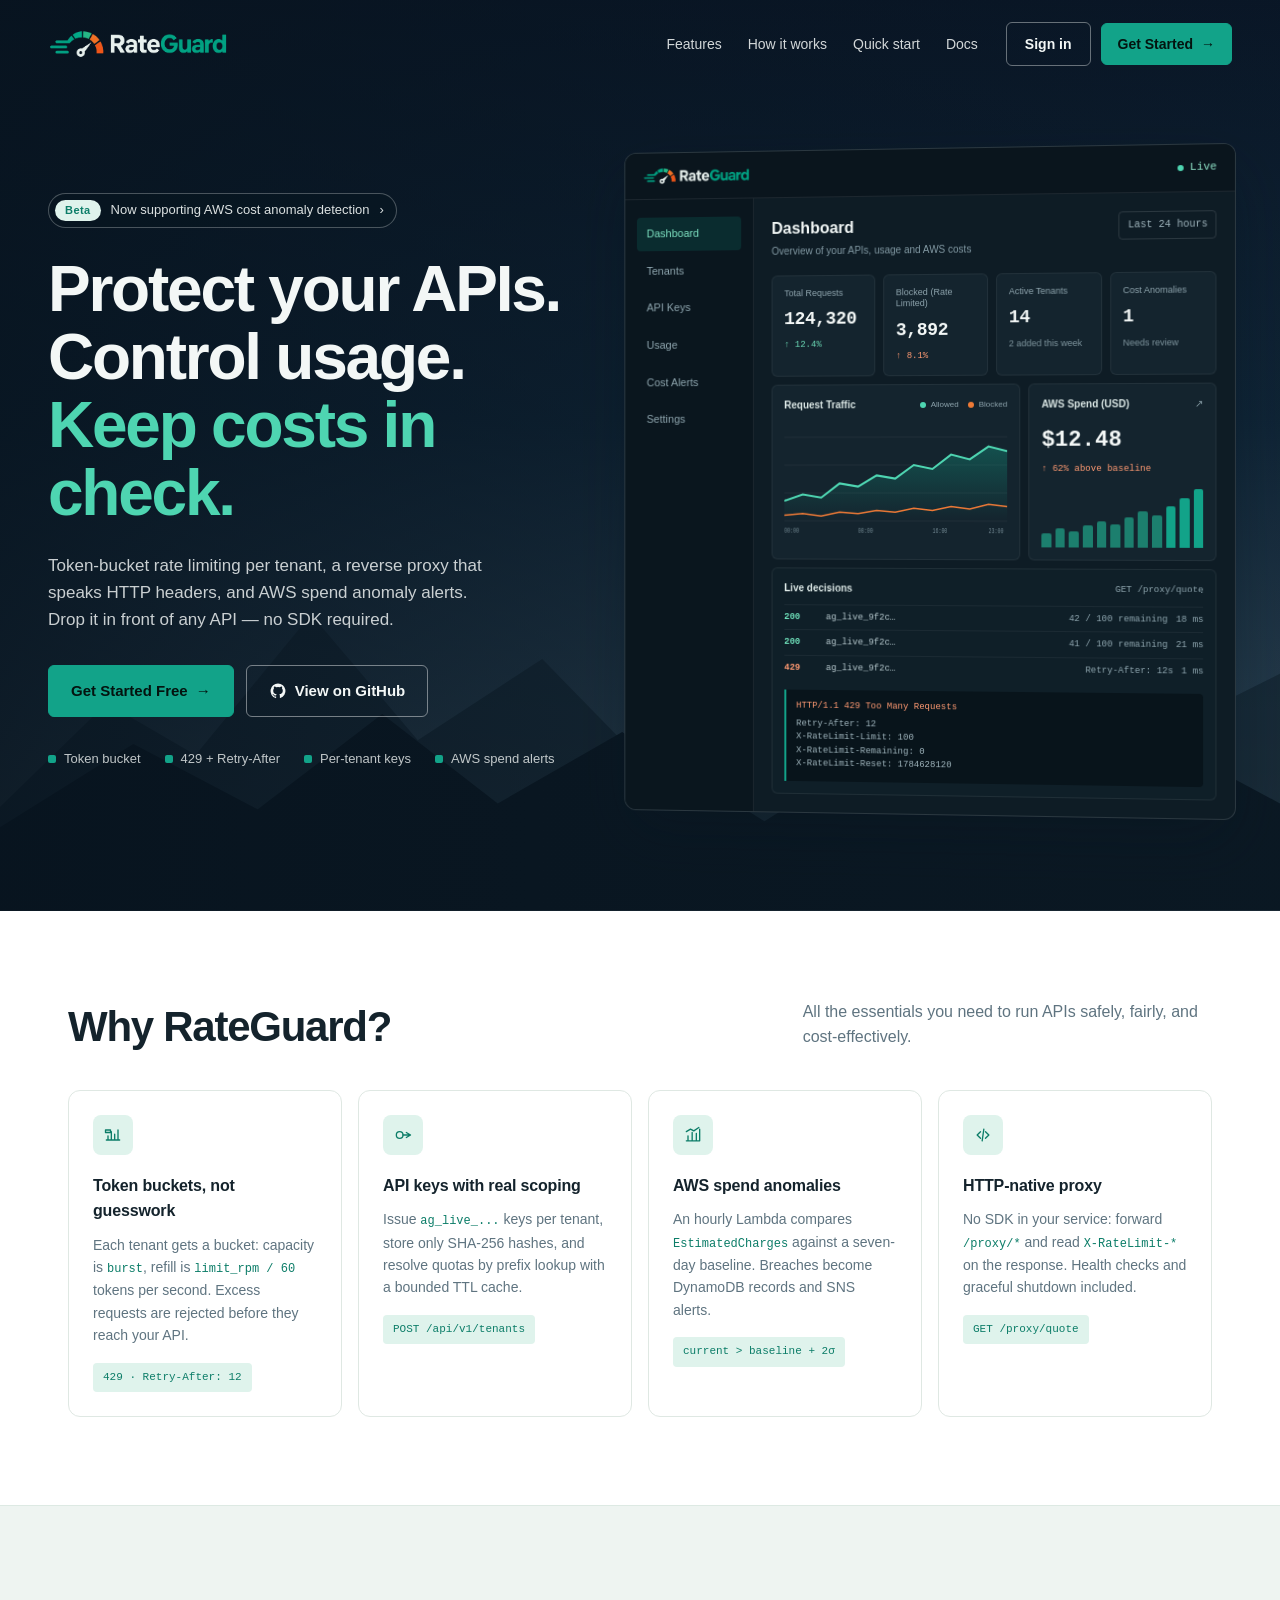
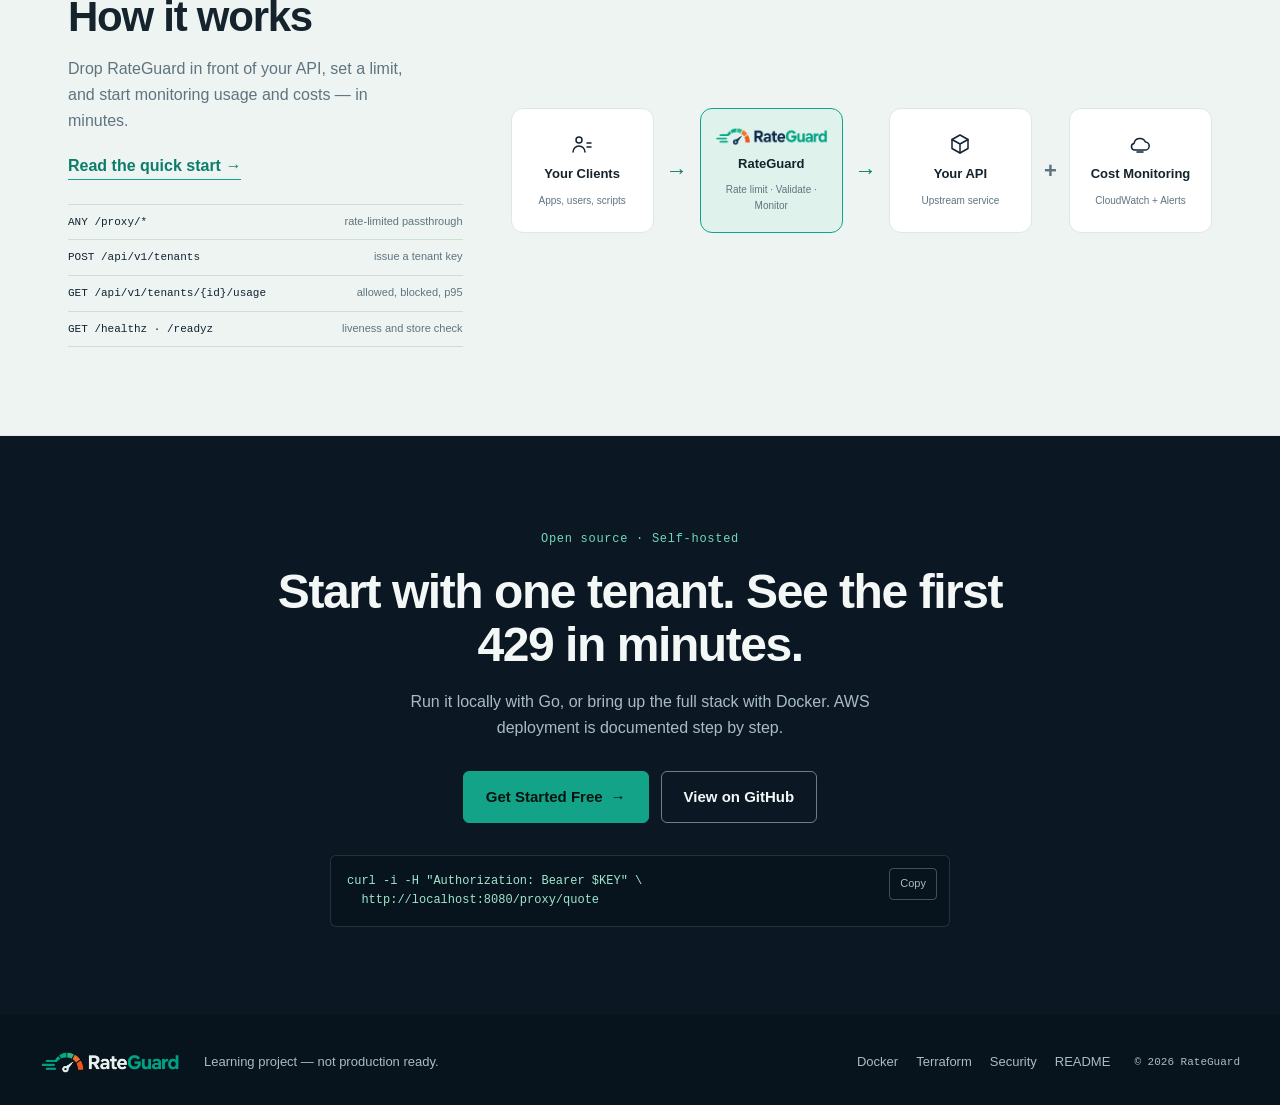
==== commit 1cb6855e: "fix(landing): legible dark-brand logo and honest navigation labels" ====
--- a/docs/index.html
+++ b/docs/index.html
@@ -15,7 +15,7 @@
   <header class="site-header">
     <div class="nav-shell">
       <a class="brand" href="#top" aria-label="RateGuard home">
-        <img src="logo.png" alt="RateGuard" width="180" height="30">
+        <img src="logo-dark.png" alt="RateGuard" width="180">
       </a>
 
       <button class="nav-toggle" type="button" aria-expanded="false" aria-controls="primary-nav">
@@ -24,11 +24,10 @@
       </button>
 
       <nav class="primary-nav" id="primary-nav" aria-label="Primary">
-        <a href="#product">Product <span class="caret" aria-hidden="true"></span></a>
-        <a href="#how">Solutions <span class="caret" aria-hidden="true"></span></a>
-        <a href="#get-started">Pricing</a>
-        <a href="terraform/TERRAFORM-GUIDE.md">Docs</a>
-        <a href="#product">Company</a>
+        <a href="#product">Features</a>
+        <a href="#how">How it works</a>
+        <a href="docker/DOCKER-GUIDE.md">Quick start</a>
+        <a href="../README.md">Docs</a>
       </nav>
 
       <div class="nav-actions">
@@ -86,7 +85,7 @@
         <div class="hero-visual" aria-label="RateGuard dashboard preview">
           <div class="console">
             <div class="console-top">
-              <img src="logo.png" alt="" width="110" height="20">
+              <img src="logo-dark.png" alt="" width="110">
               <span class="console-live"><span class="live-dot" aria-hidden="true"></span> Live</span>
             </div>
 
@@ -266,7 +265,7 @@
           <span class="flow-arrow" aria-hidden="true">→</span>
 
           <div class="flow-node flow-node-brand">
-            <img src="logo.png" alt="" width="120" height="24">
+            <img src="logo.png" alt="" width="120">
             <strong>RateGuard</strong>
             <small>Rate limit · Validate · Monitor</small>
           </div>
@@ -311,7 +310,7 @@
 
   <footer class="site-footer">
     <div class="footer-shell">
-      <img src="logo.png" alt="RateGuard" width="140" height="24">
+      <img src="logo-dark.png" alt="RateGuard" width="140">
       <p>Learning project — not production ready.</p>
       <nav aria-label="Footer">
         <a href="docker/DOCKER-GUIDE.md">Docker</a>
--- a/docs/styles.css
+++ b/docs/styles.css
@@ -77,7 +77,7 @@
   display: inline-flex; align-items: center; gap: 6px;
 }
 .primary-nav a:hover { color: #fff; }
-.caret { width: 6px; height: 6px; border-right: 1.5px solid currentColor; border-bottom: 1.5px solid currentColor; transform: rotate(45deg) translateY(-2px); }
+
 .nav-actions { display: flex; align-items: center; gap: 10px; }
 .nav-toggle { display: none; }
 
@@ -148,7 +148,7 @@
   display: flex; align-items: center; justify-content: space-between; padding: 14px 18px;
   border-bottom: 1px solid rgba(255, 255, 255, .08); background: #0a151d;
 }
-.console-top img { filter: brightness(0) invert(1); opacity: .95; }
+.console-top img { width: 110px; height: auto; }
 .console-live { font-family: var(--mono); font-size: 11px; color: #8fe3c8; display: flex; align-items: center; gap: 6px; }
 .live-dot { width: 6px; height: 6px; border-radius: 50%; background: #4ed5b1; }
 .console-body { display: grid; grid-template-columns: 132px 1fr; min-height: 360px; }
@@ -263,7 +263,7 @@
 .flow-node strong { font-size: 13px; }
 .flow-node small { color: var(--muted); font-size: 10px; }
 .flow-node-brand { border-color: var(--teal); background: var(--teal-soft); }
-.flow-node-brand img { filter: none; }
+.flow-node-brand img { width: 120px; height: auto; }
 .flow-arrow, .flow-plus { align-self: center; color: var(--teal-dark); font-size: 22px; font-weight: 600; }
 .flow-plus { color: var(--muted); }
 
@@ -291,7 +291,7 @@
 .copy-btn:hover { color: #fff; border-color: #fff; }
 .site-footer { background: #07131d; color: var(--on-dark-muted); padding: 36px 28px; }
 .footer-shell { max-width: 1200px; margin: 0 auto; display: flex; align-items: center; gap: 24px; flex-wrap: wrap; }
-.footer-shell img { filter: brightness(0) invert(1); opacity: .9; }
+.footer-shell img { width: 140px; height: auto; }
 .footer-shell p { font-size: 13px; }
 .footer-shell nav { display: flex; gap: 18px; margin-left: auto; }
 .footer-shell nav a { color: var(--on-dark-muted); font-size: 13px; text-decoration: none; }
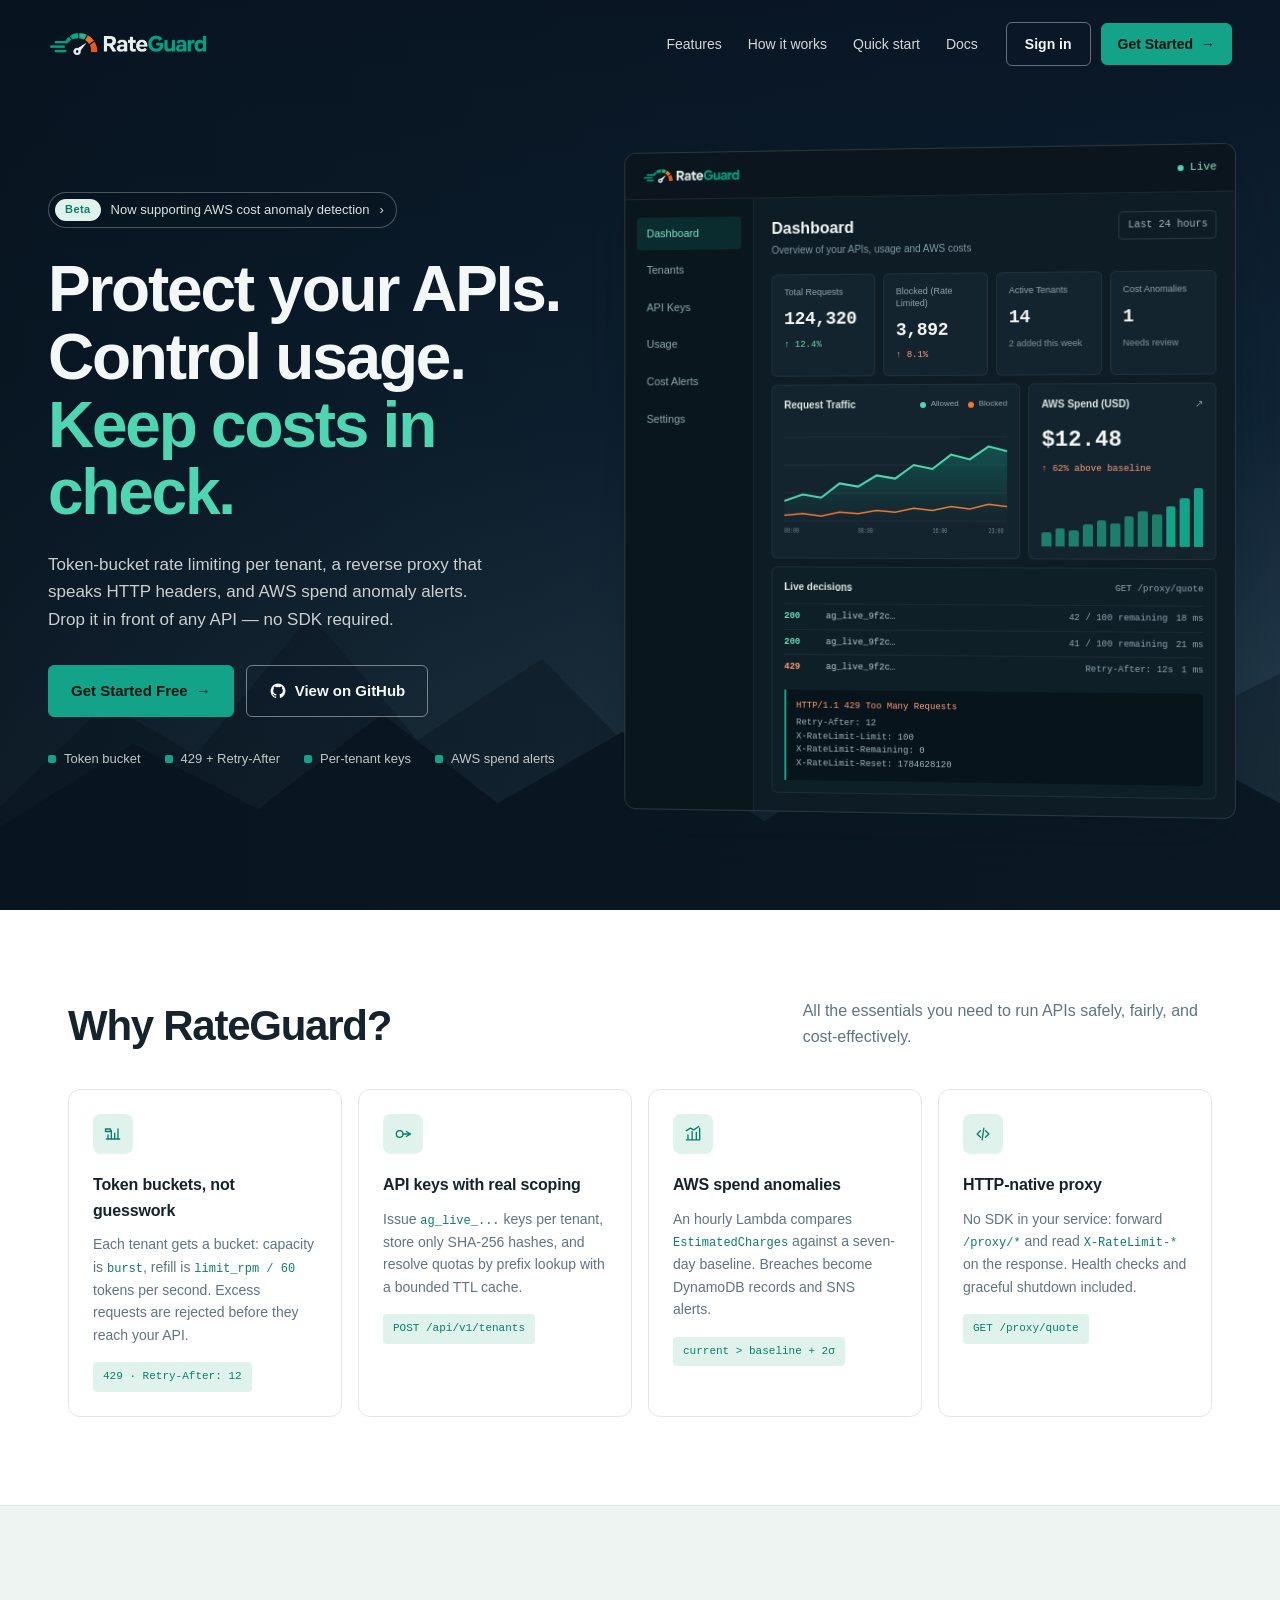
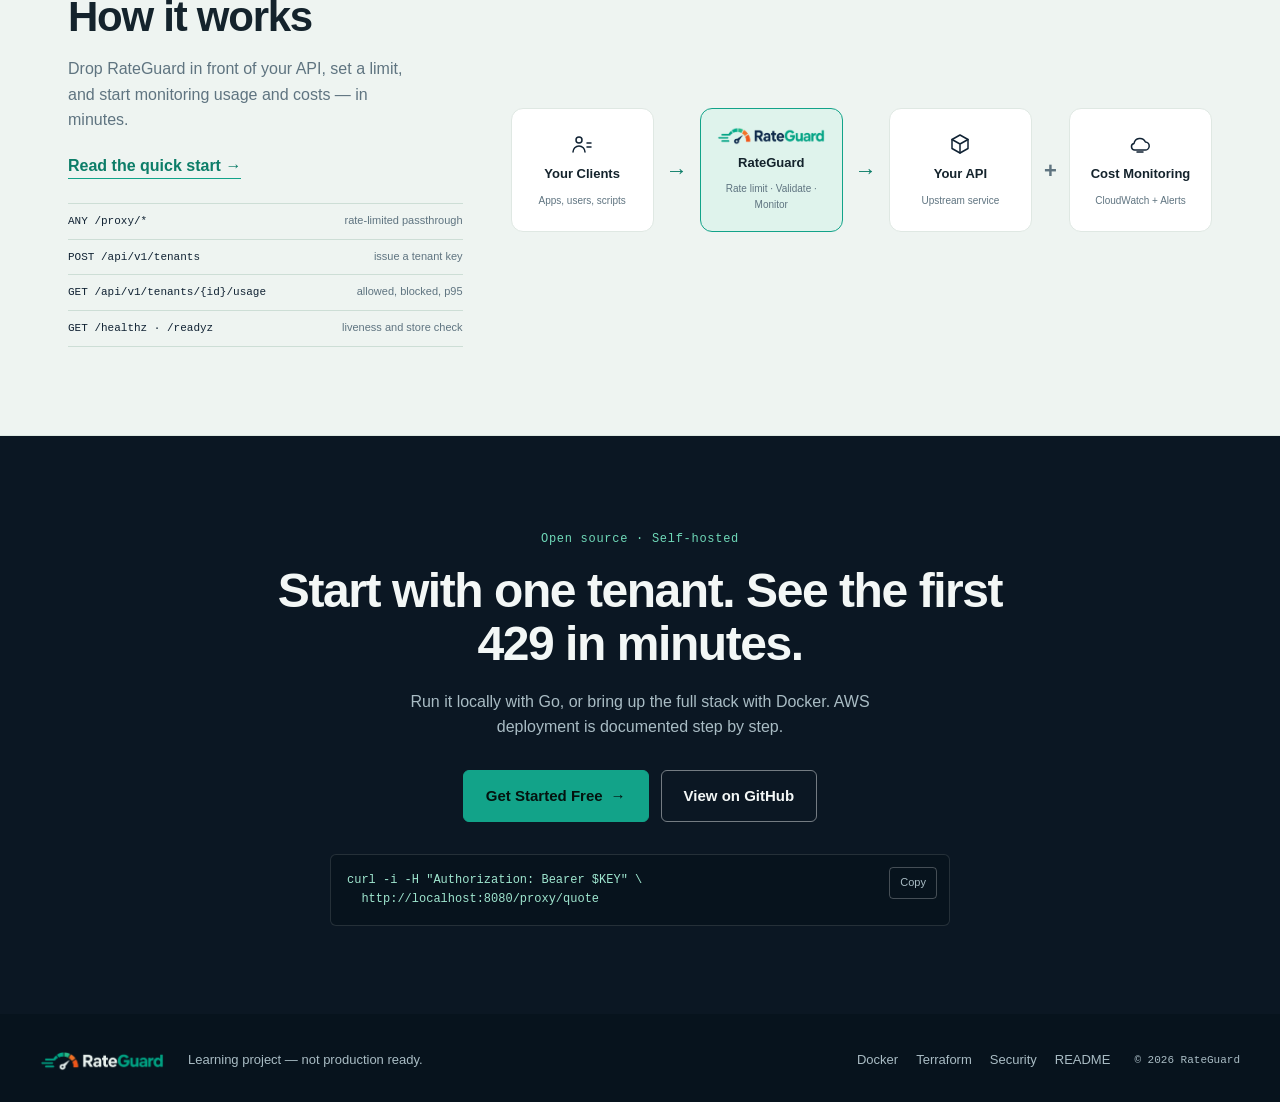
==== commit 26c651f0: "fix(landing): width-driven logo sizing with locked aspect ratio" ====
--- a/docs/index.html
+++ b/docs/index.html
@@ -15,7 +15,7 @@
   <header class="site-header">
     <div class="nav-shell">
       <a class="brand" href="#top" aria-label="RateGuard home">
-        <img src="logo-dark.png" alt="RateGuard" width="180">
+        <img src="logo-dark.png" alt="RateGuard">
       </a>
 
       <button class="nav-toggle" type="button" aria-expanded="false" aria-controls="primary-nav">
@@ -85,7 +85,7 @@
         <div class="hero-visual" aria-label="RateGuard dashboard preview">
           <div class="console">
             <div class="console-top">
-              <img src="logo-dark.png" alt="" width="110">
+              <img src="logo-dark.png" alt="">
               <span class="console-live"><span class="live-dot" aria-hidden="true"></span> Live</span>
             </div>
 
@@ -265,7 +265,7 @@
           <span class="flow-arrow" aria-hidden="true">→</span>
 
           <div class="flow-node flow-node-brand">
-            <img src="logo.png" alt="" width="120">
+            <img src="logo.png" alt="">
             <strong>RateGuard</strong>
             <small>Rate limit · Validate · Monitor</small>
           </div>
@@ -310,7 +310,7 @@
 
   <footer class="site-footer">
     <div class="footer-shell">
-      <img src="logo-dark.png" alt="RateGuard" width="140">
+      <img src="logo-dark.png" alt="RateGuard">
       <p>Learning project — not production ready.</p>
       <nav aria-label="Footer">
         <a href="docker/DOCKER-GUIDE.md">Docker</a>
--- a/docs/styles.css
+++ b/docs/styles.css
@@ -70,7 +70,7 @@
   display: flex; align-items: center; gap: 28px;
 }
 .brand { flex: none; }
-.brand img { width: 180px; height: auto; }
+.brand img { width: 160px; height: auto; aspect-ratio: 1007 / 166; object-fit: contain; }
 .primary-nav { display: flex; align-items: center; gap: 26px; margin-left: auto; }
 .primary-nav a {
   font-size: 14px; text-decoration: none; color: rgba(243, 247, 246, .86);
@@ -148,7 +148,7 @@
   display: flex; align-items: center; justify-content: space-between; padding: 14px 18px;
   border-bottom: 1px solid rgba(255, 255, 255, .08); background: #0a151d;
 }
-.console-top img { width: 110px; height: auto; }
+.console-top img { width: 100px; height: auto; aspect-ratio: 1007 / 166; object-fit: contain; }
 .console-live { font-family: var(--mono); font-size: 11px; color: #8fe3c8; display: flex; align-items: center; gap: 6px; }
 .live-dot { width: 6px; height: 6px; border-radius: 50%; background: #4ed5b1; }
 .console-body { display: grid; grid-template-columns: 132px 1fr; min-height: 360px; }
@@ -263,7 +263,7 @@
 .flow-node strong { font-size: 13px; }
 .flow-node small { color: var(--muted); font-size: 10px; }
 .flow-node-brand { border-color: var(--teal); background: var(--teal-soft); }
-.flow-node-brand img { width: 120px; height: auto; }
+.flow-node-brand img { width: 108px; height: auto; aspect-ratio: 1007 / 166; object-fit: contain; }
 .flow-arrow, .flow-plus { align-self: center; color: var(--teal-dark); font-size: 22px; font-weight: 600; }
 .flow-plus { color: var(--muted); }
 
@@ -291,7 +291,7 @@
 .copy-btn:hover { color: #fff; border-color: #fff; }
 .site-footer { background: #07131d; color: var(--on-dark-muted); padding: 36px 28px; }
 .footer-shell { max-width: 1200px; margin: 0 auto; display: flex; align-items: center; gap: 24px; flex-wrap: wrap; }
-.footer-shell img { width: 140px; height: auto; }
+.footer-shell img { width: 124px; height: auto; aspect-ratio: 1007 / 166; object-fit: contain; }
 .footer-shell p { font-size: 13px; }
 .footer-shell nav { display: flex; gap: 18px; margin-left: auto; }
 .footer-shell nav a { color: var(--on-dark-muted); font-size: 13px; text-decoration: none; }
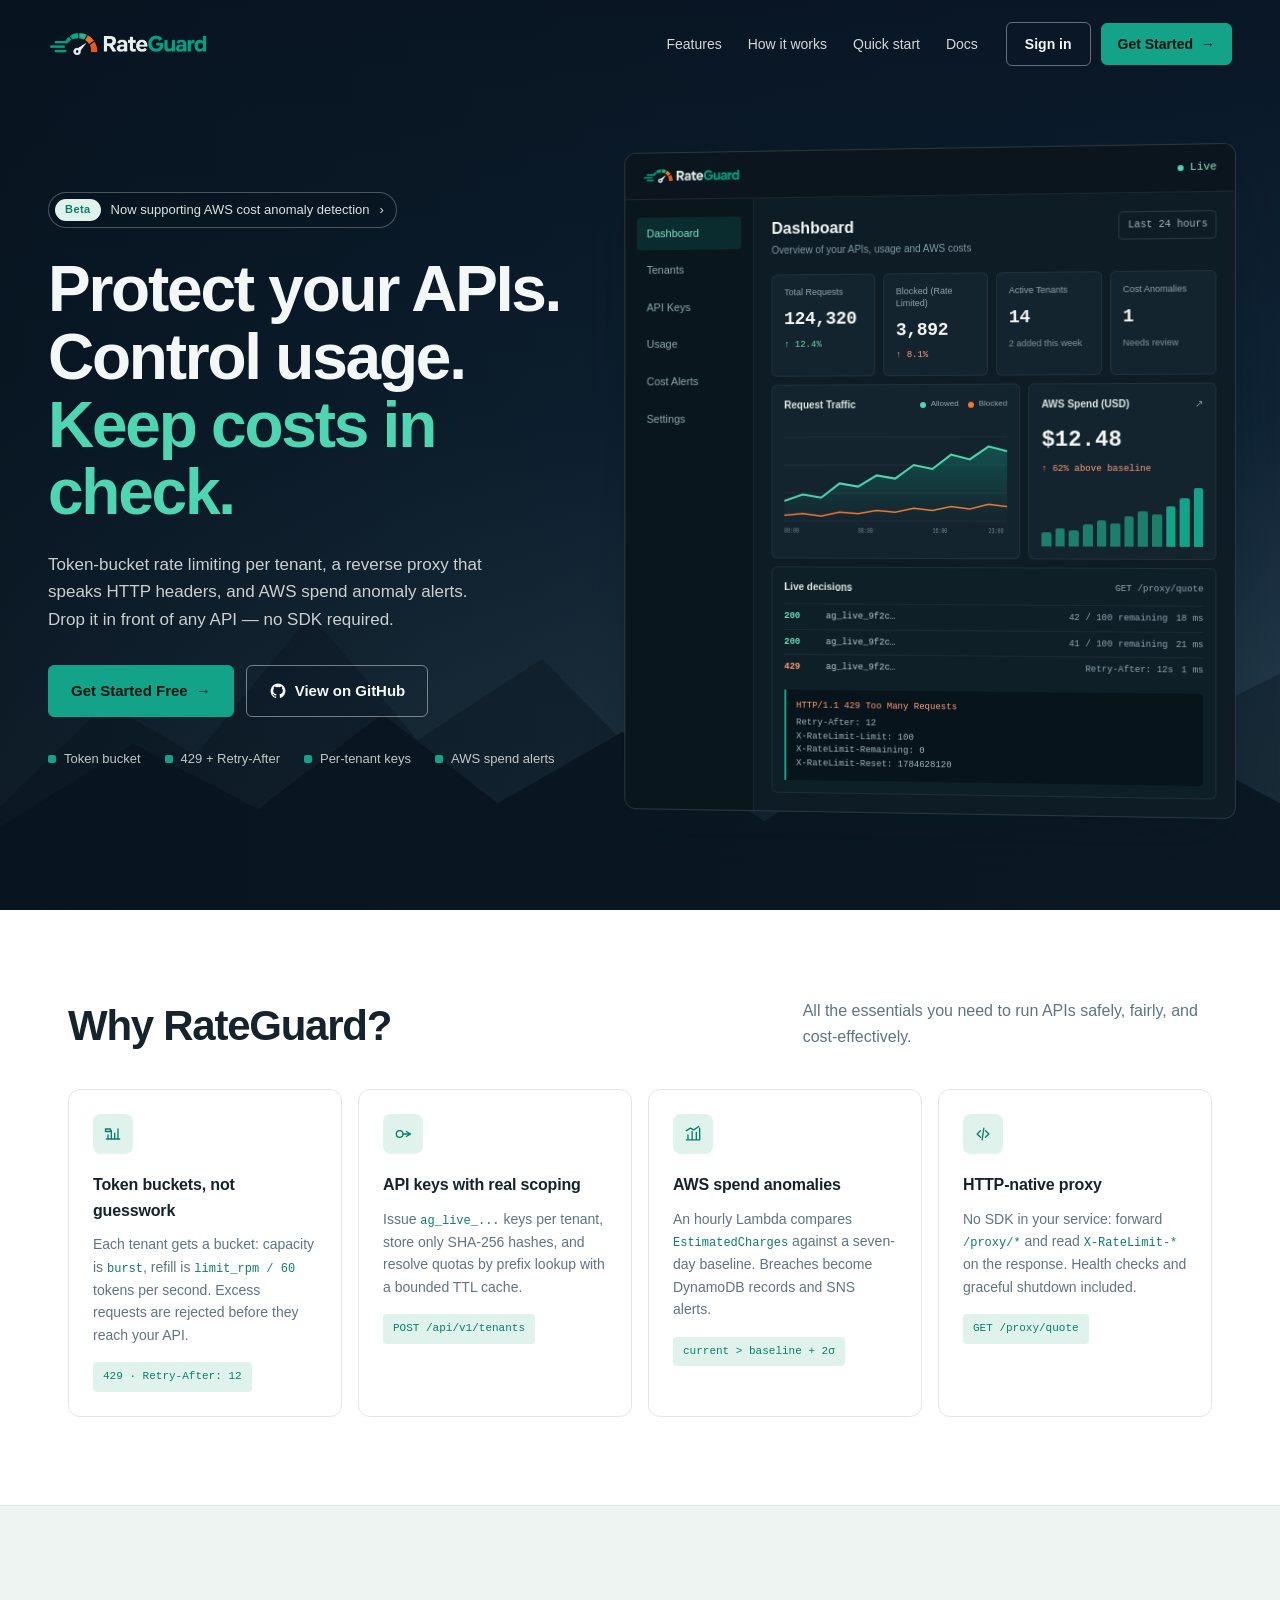
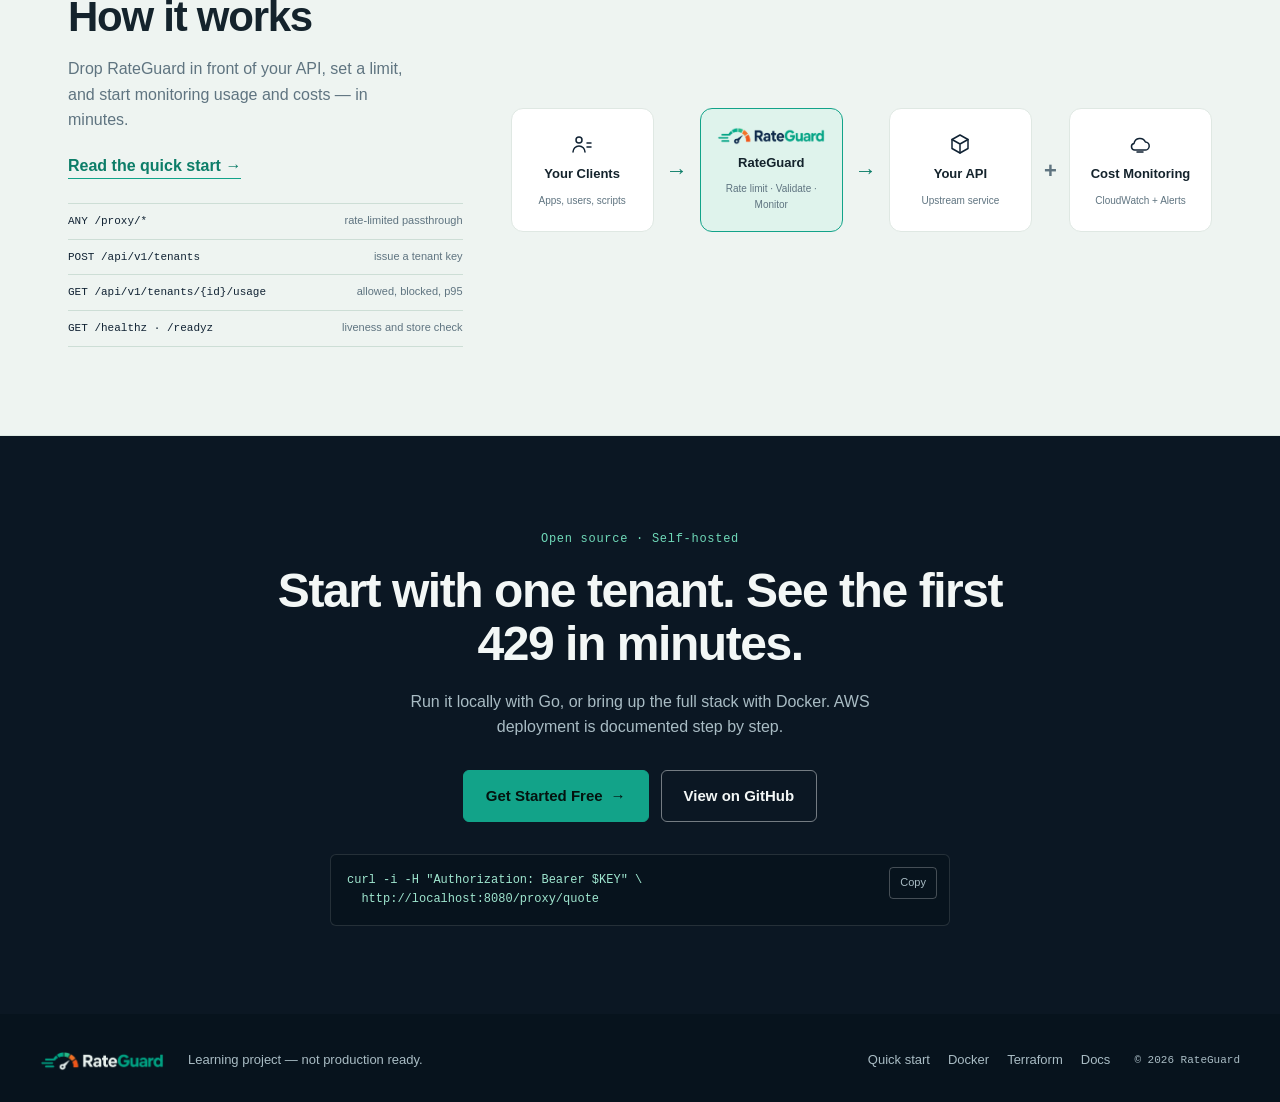
==== commit b381d6c9: "docs: add real quick start and documentation pages" ====
--- a/docs/index.html
+++ b/docs/index.html
@@ -26,13 +26,13 @@
       <nav class="primary-nav" id="primary-nav" aria-label="Primary">
         <a href="#product">Features</a>
         <a href="#how">How it works</a>
-        <a href="docker/DOCKER-GUIDE.md">Quick start</a>
-        <a href="../README.md">Docs</a>
+        <a href="quickstart.html">Quick start</a>
+        <a href="docs.html">Docs</a>
       </nav>
 
       <div class="nav-actions">
         <a class="btn btn-quiet" href="http://localhost:8080/dashboard">Sign in</a>
-        <a class="btn btn-primary btn-small" href="#get-started">Get Started <span aria-hidden="true">→</span></a>
+        <a class="btn btn-primary btn-small" href="quickstart.html">Get Started <span aria-hidden="true">→</span></a>
       </div>
     </div>
   </header>
@@ -246,7 +246,7 @@
         <div class="how-copy">
           <h2 id="how-title">How it works</h2>
           <p>Drop RateGuard in front of your API, set a limit, and start monitoring usage and costs — in minutes.</p>
-          <a class="text-link" href="docker/DOCKER-GUIDE.md">Read the quick start <span aria-hidden="true">→</span></a>
+          <a class="text-link" href="quickstart.html">Read the quick start <span aria-hidden="true">→</span></a>
           <div class="endpoint-list" aria-label="HTTP endpoints">
             <div><code>ANY /proxy/*</code><span>rate-limited passthrough</span></div>
             <div><code>POST /api/v1/tenants</code><span>issue a tenant key</span></div>
@@ -296,7 +296,7 @@
         <h2 id="cta-title">Start with one tenant. See the first 429 in minutes.</h2>
         <p>Run it locally with Go, or bring up the full stack with Docker. AWS deployment is documented step by step.</p>
         <div class="cta-actions">
-          <a class="btn btn-primary btn-large" href="docker/DOCKER-GUIDE.md">Get Started Free <span aria-hidden="true">→</span></a>
+          <a class="btn btn-primary btn-large" href="quickstart.html">Get Started Free <span aria-hidden="true">→</span></a>
           <a class="btn btn-outline btn-large" href="https://github.com/Aswanidev-vs/RateGuard">View on GitHub</a>
         </div>
         <div class="cta-terminal">
@@ -313,10 +313,10 @@
       <img src="logo-dark.png" alt="RateGuard">
       <p>Learning project — not production ready.</p>
       <nav aria-label="Footer">
-        <a href="docker/DOCKER-GUIDE.md">Docker</a>
-        <a href="terraform/TERRAFORM-GUIDE.md">Terraform</a>
-        <a href="SECURITY-AUDIT.md">Security</a>
-        <a href="../README.md">README</a>
+        <a href="quickstart.html">Quick start</a>
+        <a href="docker.html">Docker</a>
+        <a href="terraform.html">Terraform</a>
+        <a href="docs.html">Docs</a>
       </nav>
       <small>© <span id="year">2026</span> RateGuard</small>
     </div>
--- a/docs/styles.css
+++ b/docs/styles.css
@@ -298,6 +298,73 @@
 .footer-shell nav a:hover { color: #fff; }
 .footer-shell small { font-family: var(--mono); font-size: 11px; }
 
+/* Interior documentation pages */
+.primary-nav a.is-active { color: #fff; border-bottom: 2px solid var(--teal); }
+.page-hero {
+  background: linear-gradient(180deg, #0a1728 0%, #10273a 70%, #163044 100%);
+  color: var(--on-dark); padding: 132px 28px 64px;
+}
+.page-hero-inner { max-width: 1000px; margin: 0 auto; }
+.page-hero h1 { margin-top: 16px; font-size: clamp(32px, 4.6vw, 52px); line-height: 1.1; letter-spacing: -.03em; }
+.page-hero p { margin-top: 16px; color: var(--on-dark-muted); max-width: 62ch; font-size: 16px; }
+.breadcrumb { font-family: var(--mono); font-size: 11px; color: #6fd9b8; }
+.breadcrumb a { color: inherit; text-decoration: none; }
+.breadcrumb a:hover { color: #fff; }
+.page-shell { max-width: 1000px; margin: 0 auto; padding: 56px 28px 88px; }
+.page-lead { font-size: 17px; color: var(--muted); max-width: 70ch; margin-bottom: 32px; }
+.step { display: grid; grid-template-columns: 44px 1fr; gap: 20px; padding: 28px 0; border-top: 1px solid var(--line); }
+.step:last-of-type { border-bottom: 1px solid var(--line); }
+.step-num {
+  width: 36px; height: 36px; display: inline-flex; align-items: center; justify-content: center;
+  border: 1px solid var(--teal); border-radius: 50%; color: var(--teal-dark);
+  font-family: var(--mono); font-size: 13px; font-weight: 700;
+}
+.step h2 { font-size: 20px; letter-spacing: -.02em; }
+.step p { margin-top: 8px; color: var(--muted); font-size: 14px; }
+.code-panel {
+  position: relative; margin-top: 16px; background: #07131d; border: 1px solid rgba(255, 255, 255, .12);
+  border-radius: var(--radius); overflow: hidden;
+}
+.code-label {
+  padding: 8px 14px; border-bottom: 1px solid rgba(255, 255, 255, .08);
+  color: #9fb4bc; font-family: var(--mono); font-size: 10px;
+}
+.code-panel pre {
+  margin: 0; padding: 16px; color: #9fe6cf;
+  font-family: var(--mono); font-size: 12px; line-height: 1.6;
+  white-space: pre-wrap; word-break: break-word;
+}
+.code-copy {
+  position: absolute; top: 36px; right: 10px; min-height: 30px; padding: 5px 10px;
+  background: #102533; color: #9fb4bc; border: 1px solid rgba(255, 255, 255, .2);
+  border-radius: 4px; font-size: 10px; cursor: pointer;
+}
+.code-copy:hover { color: #fff; border-color: #fff; }
+.note {
+  margin-top: 14px; padding: 12px 14px; background: var(--teal-soft);
+  border-left: 2px solid var(--teal); border-radius: 0 var(--radius) var(--radius) 0;
+  color: #244c40; font-size: 13px;
+}
+.outcome-list { list-style: none; padding: 0; margin: 16px 0 0; }
+.outcome-list li { padding: 10px 0 10px 24px; border-bottom: 1px solid var(--line); position: relative; color: var(--muted); }
+.outcome-list li::before { content: ""; position: absolute; left: 0; top: 17px; width: 8px; height: 8px; border-radius: 2px; background: var(--teal); }
+.doc-grid { display: grid; grid-template-columns: repeat(2, 1fr); gap: 16px; }
+.doc-card {
+  display: block; padding: 24px; background: #fff; border: 1px solid var(--line);
+  border-radius: var(--radius-card); text-decoration: none; color: var(--text);
+  transition: border-color .15s;
+}
+.doc-card:hover { border-color: var(--teal); }
+.doc-card h2 { font-size: 18px; }
+.doc-card p { margin-top: 8px; color: var(--muted); font-size: 14px; }
+.doc-card .feature-code { margin-top: 14px; }
+.table-wrap { overflow-x: auto; }
+.doc-table { width: 100%; border-collapse: collapse; font-size: 13px; }
+.doc-table th { text-align: left; padding: 10px; color: var(--muted); border-bottom: 1px solid var(--line); font-weight: 500; }
+.doc-table td { padding: 10px; border-bottom: 1px solid var(--line-soft); }
+.doc-table code { color: var(--teal-dark); font-family: var(--mono); font-size: 12px; }
+.next-link { display: inline-flex; margin-top: 24px; }
+
 @media (max-width: 1100px) {
   .hero-inner { grid-template-columns: 1fr; padding-top: 132px; }
   .hero-visual { max-width: 760px; }
@@ -335,6 +402,8 @@
   .section-shell { padding: 64px 20px; }
   .section-head { flex-direction: column; align-items: flex-start; gap: 16px; }
   .feature-grid { grid-template-columns: 1fr; }
+  .doc-grid { grid-template-columns: 1fr; }
+  .step { grid-template-columns: 36px 1fr; gap: 12px; }
   .flow { flex-direction: column; }
   .flow-arrow, .flow-plus { transform: rotate(90deg); align-self: center; }
   .footer-shell nav { margin-left: 0; }
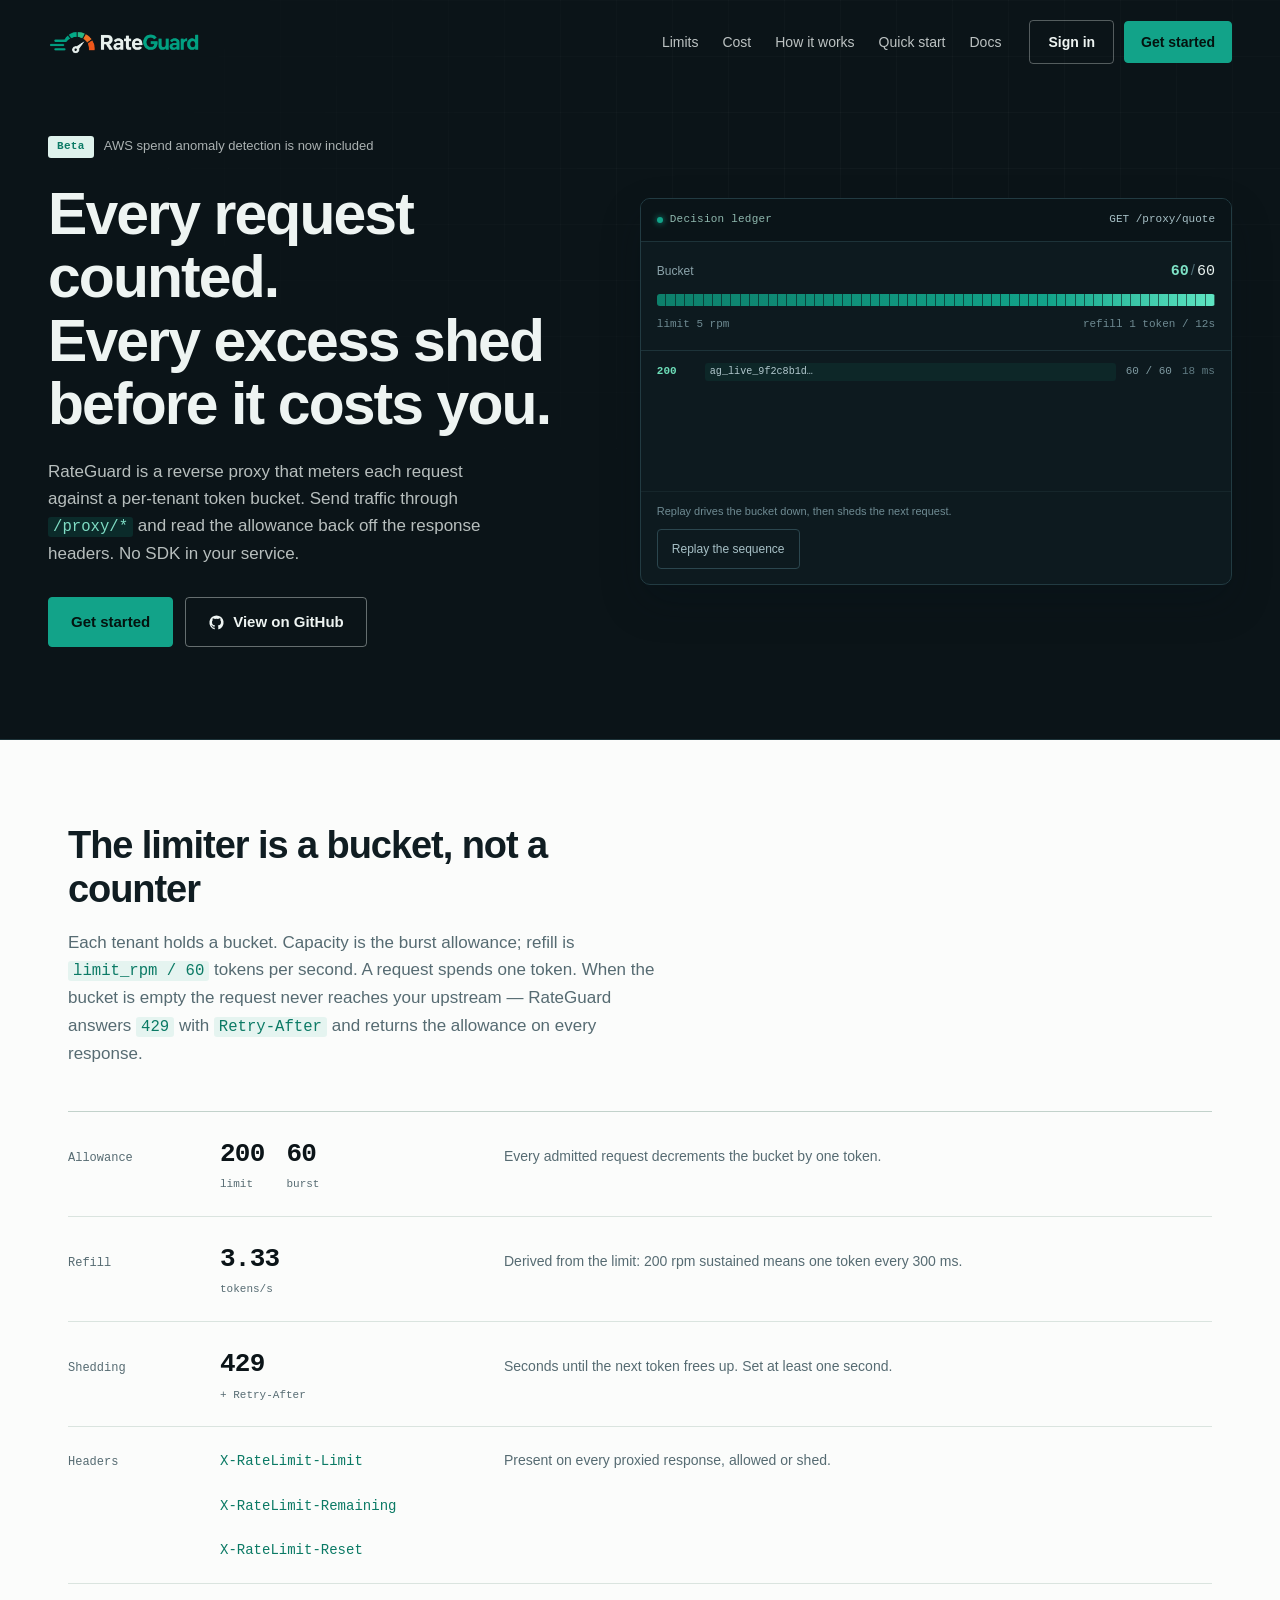
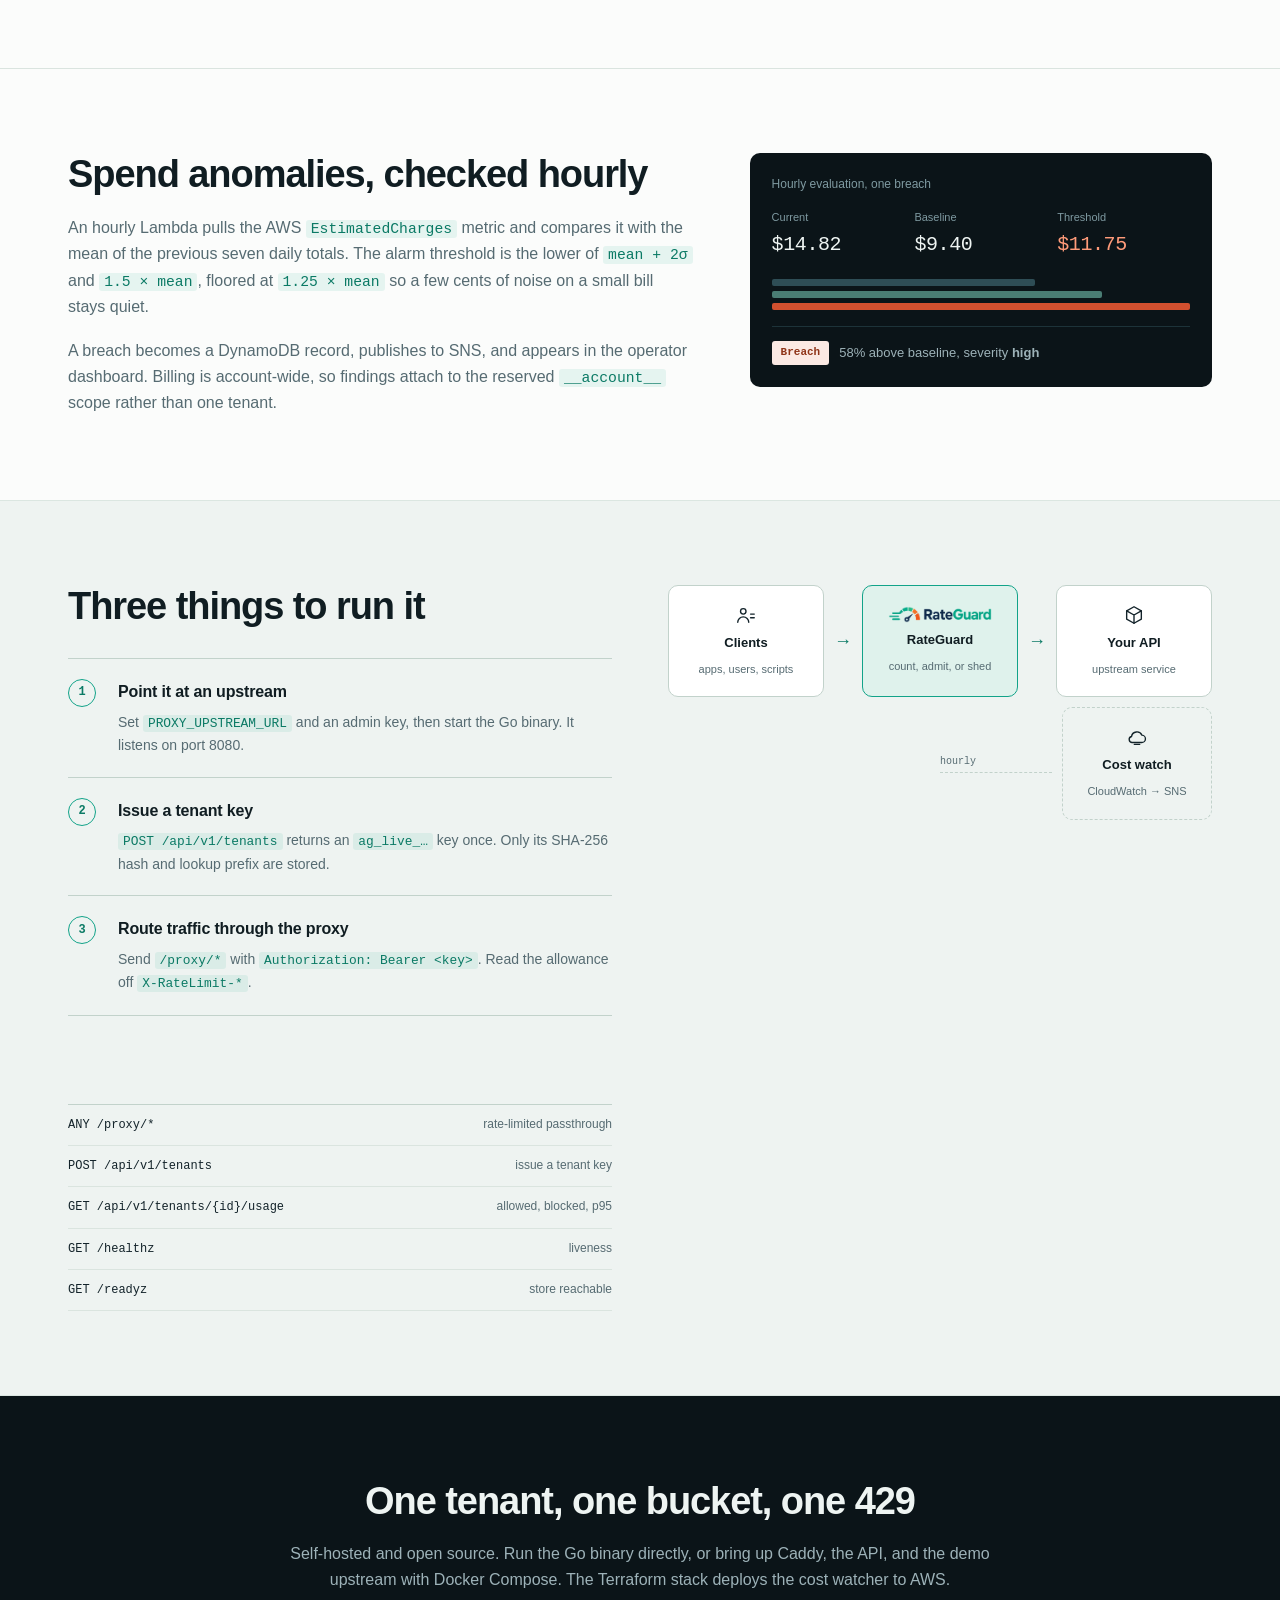
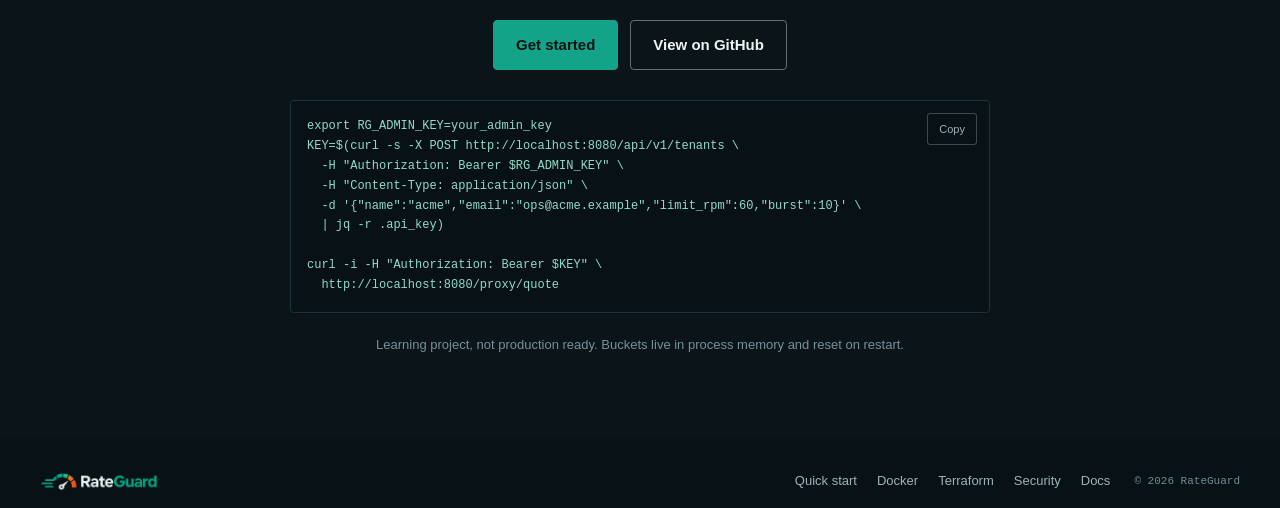
==== commit dcc8795c: "feat: improved ui/ux" ====
--- a/docs/index.html
+++ b/docs/index.html
@@ -5,7 +5,7 @@
   <meta name="viewport" content="width=device-width, initial-scale=1">
   <meta name="color-scheme" content="light">
   <meta name="description" content="RateGuard is a self-hosted, multi-tenant rate limiting proxy with AWS cost anomaly detection and an operator dashboard.">
-  <title>RateGuard — Protect your APIs. Control usage. Keep costs in check.</title>
+  <title>RateGuard — Token-bucket rate limiting for any HTTP API</title>
   <link rel="stylesheet" href="styles.css">
   <script src="script.js" defer></script>
 </head>
@@ -24,7 +24,8 @@
       </button>
 
       <nav class="primary-nav" id="primary-nav" aria-label="Primary">
-        <a href="#product">Features</a>
+        <a href="#limits">Limits</a>
+        <a href="#cost">Cost</a>
         <a href="#how">How it works</a>
         <a href="quickstart.html">Quick start</a>
         <a href="docs.html">Docs</a>
@@ -32,7 +33,7 @@
 
       <div class="nav-actions">
         <a class="btn btn-quiet" href="http://localhost:8080/dashboard">Sign in</a>
-        <a class="btn btn-primary btn-small" href="quickstart.html">Get Started <span aria-hidden="true">→</span></a>
+        <a class="btn btn-primary btn-small" href="quickstart.html">Get started</a>
       </div>
     </div>
   </header>
@@ -40,202 +41,158 @@
   <main id="main">
     <!-- HERO -->
     <section class="hero" aria-labelledby="hero-title">
-      <div class="hero-sky" aria-hidden="true">
-        <span class="sun-glow"></span>
-        <svg class="ridge ridge-far" viewBox="0 0 1440 320" preserveAspectRatio="none" focusable="false">
-          <path d="M0 250 L120 180 L220 215 L350 120 L470 205 L610 150 L740 230 L880 140 L1010 210 L1150 130 L1290 205 L1440 160 L1440 320 L0 320 Z"/>
-        </svg>
-        <svg class="ridge ridge-near" viewBox="0 0 1440 260" preserveAspectRatio="none" focusable="false">
-          <path d="M0 190 L150 120 L290 175 L430 95 L560 170 L700 110 L860 185 L1000 120 L1140 180 L1290 110 L1440 170 L1440 260 L0 260 Z"/>
-        </svg>
-        <span class="window-light"></span>
-      </div>
-
       <div class="hero-inner">
         <div class="hero-copy">
-          <a class="beta-pill" href="#cost">
-            <span class="beta-tag">Beta</span>
-            <span>Now supporting AWS cost anomaly detection</span>
-            <span aria-hidden="true">›</span>
-          </a>
-
-          <h1 id="hero-title">Protect your APIs.<br>Control usage.<br><span>Keep costs in check.</span></h1>
+          <p class="hero-kicker">
+            <span class="kicker-tag">Beta</span>
+            AWS spend anomaly detection is now included
+          </p>
+
+          <h1 id="hero-title">Every request counted.<br>Every excess shed<br>before it costs you.</h1>
 
           <p class="hero-lede">
-            Token-bucket rate limiting per tenant, a reverse proxy that speaks HTTP headers, and
-            AWS spend anomaly alerts. Drop it in front of any API — no SDK required.
+            RateGuard is a reverse proxy that meters each request against a per-tenant token
+            bucket. Send traffic through <code>/proxy/*</code> and read the allowance back off
+            the response headers. No SDK in your service.
           </p>
 
           <div class="hero-actions">
-            <a class="btn btn-primary btn-large" href="#get-started">Get Started Free <span aria-hidden="true">→</span></a>
+            <a class="btn btn-primary btn-large" href="quickstart.html">Get started</a>
             <a class="btn btn-outline btn-large" href="https://github.com/Aswanidev-vs/RateGuard">
               <svg viewBox="0 0 24 24" aria-hidden="true" focusable="false"><path d="M12 2a10 10 0 0 0-3.16 19.49c.5.09.68-.22.68-.48v-1.7c-2.78.6-3.37-1.34-3.37-1.34-.45-1.16-1.11-1.47-1.11-1.47-.91-.62.07-.61.07-.61 1 .07 1.53 1.03 1.53 1.03.9 1.53 2.34 1.09 2.91.83.09-.65.35-1.09.64-1.34-2.22-.25-4.56-1.11-4.56-4.95 0-1.09.39-1.99 1.03-2.69-.1-.25-.45-1.27.1-2.65 0 0 .84-.27 2.75 1.02a9.6 9.6 0 0 1 5 0c1.91-1.29 2.75-1.02 2.75-1.02.55 1.38.2 2.4.1 2.65.64.7 1.03 1.6 1.03 2.69 0 3.85-2.34 4.7-4.57 4.95.36.31.68.92.68 1.85v2.74c0 .27.18.58.69.48A10 10 0 0 0 12 2Z" fill="currentColor"/></svg>
               View on GitHub
             </a>
           </div>
-
-          <ul class="hero-tags" aria-label="Capabilities">
-            <li><span class="tag-mark" aria-hidden="true"></span>Token bucket</li>
-            <li><span class="tag-mark" aria-hidden="true"></span>429 + Retry-After</li>
-            <li><span class="tag-mark" aria-hidden="true"></span>Per-tenant keys</li>
-            <li><span class="tag-mark" aria-hidden="true"></span>AWS spend alerts</li>
-          </ul>
-        </div>
-
-        <div class="hero-visual" aria-label="RateGuard dashboard preview">
-          <div class="console">
-            <div class="console-top">
-              <img src="logo-dark.png" alt="">
-              <span class="console-live"><span class="live-dot" aria-hidden="true"></span> Live</span>
+        </div>
+
+        <div class="hero-visual">
+          <div class="ledger" aria-label="Illustrative decision ledger: allowed requests decrement the bucket until the limiter returns 429">
+            <div class="ledger-top">
+              <span class="ledger-scope"><span class="live-dot" aria-hidden="true"></span> Decision ledger</span>
+              <code class="ledger-route">GET /proxy/quote</code>
             </div>
 
-            <div class="console-body">
-              <aside class="console-nav" aria-hidden="true">
-                <span class="console-nav-item is-active">Dashboard</span>
-                <span class="console-nav-item">Tenants</span>
-                <span class="console-nav-item">API Keys</span>
-                <span class="console-nav-item">Usage</span>
-                <span class="console-nav-item">Cost Alerts</span>
-                <span class="console-nav-item">Settings</span>
-              </aside>
-
-              <div class="console-main">
-                <div class="console-heading">
-                  <div>
-                    <strong>Dashboard</strong>
-                    <small>Overview of your APIs, usage and AWS costs</small>
-                  </div>
-                  <span class="console-range">Last 24 hours</span>
-                </div>
-
-                <div class="console-stats">
-                  <div class="metric">
-                    <span class="metric-label">Total Requests</span>
-                    <strong>124,320</strong>
-                    <span class="delta delta-up">↑ 12.4%</span>
-                  </div>
-                  <div class="metric">
-                    <span class="metric-label">Blocked (Rate Limited)</span>
-                    <strong>3,892</strong>
-                    <span class="delta delta-down">↑ 8.1%</span>
-                  </div>
-                  <div class="metric">
-                    <span class="metric-label">Active Tenants</span>
-                    <strong>14</strong>
-                    <span class="metric-note">2 added this week</span>
-                  </div>
-                  <div class="metric">
-                    <span class="metric-label">Cost Anomalies</span>
-                    <strong>1</strong>
-                    <span class="metric-note">Needs review</span>
-                  </div>
-                </div>
-
-                <div class="console-charts">
-                  <div class="chart-card">
-                    <div class="chart-title">
-                      <strong>Request Traffic</strong>
-                      <span class="legend"><i class="dot dot-teal"></i>Allowed <i class="dot dot-orange"></i>Blocked</span>
-                    </div>
-                    <svg class="line-chart" viewBox="0 0 360 150" preserveAspectRatio="none" role="img" aria-label="Allowed and blocked request trend">
-                      <defs>
-                        <linearGradient id="trafficFill" x1="0" y1="0" x2="0" y2="1">
-                          <stop offset="0%" stop-color="#12a389" stop-opacity=".35"/>
-                          <stop offset="100%" stop-color="#12a389" stop-opacity="0"/>
-                        </linearGradient>
-                      </defs>
-                      <g class="grid">
-                        <line x1="0" y1="20" x2="360" y2="20"/>
-                        <line x1="0" y1="55" x2="360" y2="55"/>
-                        <line x1="0" y1="90" x2="360" y2="90"/>
-                        <line x1="0" y1="125" x2="360" y2="125"/>
-                      </g>
-                      <path class="area" d="M0 100 L30 92 L60 96 L90 78 L120 82 L150 68 L180 72 L210 55 L240 60 L270 42 L300 48 L330 32 L360 38 L360 125 L0 125 Z"/>
-                      <polyline class="line-allowed" points="0,100 30,92 60,96 90,78 120,82 150,68 180,72 210,55 240,60 270,42 300,48 330,32 360,38"/>
-                      <polyline class="line-blocked" points="0,118 30,116 60,119 90,114 120,116 150,112 180,114 210,109 240,112 270,107 300,110 330,104 360,107"/>
-                      <g class="axis"><text x="0" y="140">00:00</text><text x="120" y="140">08:00</text><text x="240" y="140">16:00</text><text x="330" y="140">23:00</text></g>
-                    </svg>
-                  </div>
-
-                  <div class="chart-card">
-                    <div class="chart-title"><strong>AWS Spend (USD)</strong><span class="chart-expand" aria-hidden="true">↗</span></div>
-                    <strong class="spend-value">$12.48</strong>
-                    <span class="delta delta-down">↑ 62% above baseline</span>
-                    <div class="bar-chart" aria-hidden="true">
-                      <span style="--h:24%"></span><span style="--h:32%"></span><span style="--h:28%"></span>
-                      <span style="--h:38%"></span><span style="--h:45%"></span><span style="--h:40%"></span>
-                      <span style="--h:52%"></span><span style="--h:61%"></span><span style="--h:55%"></span>
-                      <span style="--h:70%"></span><span style="--h:84%"></span><span style="--h:100%"></span>
-                    </div>
-                  </div>
-                </div>
-
-                <div class="console-trace">
-                  <div class="trace-head">
-                    <strong>Live decisions</strong>
-                    <code>GET /proxy/quote</code>
-                  </div>
-                  <div class="trace-rows">
-                    <div class="trace-row"><span class="trace-status status-ok">200</span><code>ag_live_9f2c…</code><span>42 / 100 remaining</span><span>18 ms</span></div>
-                    <div class="trace-row"><span class="trace-status status-ok">200</span><code>ag_live_9f2c…</code><span>41 / 100 remaining</span><span>21 ms</span></div>
-                    <div class="trace-row"><span class="trace-status status-limited">429</span><code>ag_live_9f2c…</code><span>Retry-After: 12s</span><span>1 ms</span></div>
-                  </div>
-                  <pre class="http-block"><span>HTTP/1.1 429 Too Many Requests</span>Retry-After: 12
-X-RateLimit-Limit: 100
+            <div class="ledger-bucket">
+              <div class="bucket-head">
+                <span class="bucket-label">Bucket</span>
+                <span class="bucket-pair"><b id="demo-remaining" class="num">60</b><span class="bucket-slash">/</span><span id="demo-limit" class="num">60</span></span>
+              </div>
+              <div class="bucket-track" role="img" aria-label="Tokens remaining in the bucket">
+                <span class="bucket-fill" id="demo-fill" style="width:100%"></span>
+              </div>
+              <p class="bucket-meta">
+                <span>limit <span class="num">5</span> rpm</span>
+                <span>refill <span class="num">1</span> token / <span class="num">12</span>s</span>
+              </p>
+            </div>
+
+            <ol class="ledger-rows" id="demo-ledger" aria-label="Recent proxy decisions">
+              <li class="ledger-row">
+                <span class="row-code is-ok num">200</span>
+                <code class="row-key">ag_live_9f2c8b1d…</code>
+                <span class="row-remaining num">60 / 60</span>
+                <span class="row-ms num">18 ms</span>
+              </li>
+            </ol>
+
+            <div class="ledger-429" id="demo-shed" hidden>
+              <p class="shed-line">
+                <span class="row-code is-shed num">429</span>
+                <span class="shed-text">Too Many Requests</span>
+                <span class="shed-retry">Retry-After: <span class="num">12</span></span>
+              </p>
+              <pre class="shed-headers">X-RateLimit-Limit: 60
 X-RateLimit-Remaining: 0
 X-RateLimit-Reset: 1784628120</pre>
-                </div>
-              </div>
             </div>
-          </div>
-        </div>
-      </div>
-    </section>
-
-    <!-- FEATURES -->
-    <section class="features section-light" id="product" aria-labelledby="features-title">
+
+            <p class="ledger-foot">Replay drives the bucket down, then sheds the next request.</p>
+            <button class="ledger-replay" id="demo-replay" type="button">Replay the sequence</button>
+          </div>
+        </div>
+      </div>
+    </section>
+
+    <!-- LIMITS -->
+    <section class="limits section-light" id="limits" aria-labelledby="limits-title">
       <div class="section-shell">
-        <div class="section-head">
-          <h2 id="features-title">Why RateGuard?</h2>
-          <p>All the essentials you need to run APIs safely, fairly, and cost-effectively.</p>
-        </div>
-
-        <div class="feature-grid">
-          <article class="feature-card">
-            <span class="feature-icon">
-              <svg viewBox="0 0 24 24" aria-hidden="true"><path d="M4 18h16M6 18v-5M10 18V8M14 18v-7M18 18V6"/><path d="M3 6h6v3H3z"/></svg>
-            </span>
-            <h3>Token buckets, not guesswork</h3>
-            <p>Each tenant gets a bucket: capacity is <code>burst</code>, refill is <code>limit_rpm / 60</code> tokens per second. Excess requests are rejected before they reach your API.</p>
-            <code class="feature-code">429 · Retry-After: 12</code>
-          </article>
-
-          <article class="feature-card">
-            <span class="feature-icon">
-              <svg viewBox="0 0 24 24" aria-hidden="true"><circle cx="8" cy="12" r="4"/><path d="M12 12h9M16 9l5 3-5 3"/></svg>
-            </span>
-            <h3>API keys with real scoping</h3>
-            <p>Issue <code>ag_live_...</code> keys per tenant, store only SHA-256 hashes, and resolve quotas by prefix lookup with a bounded TTL cache.</p>
-            <code class="feature-code">POST /api/v1/tenants</code>
-          </article>
-
-          <article class="feature-card" id="cost">
-            <span class="feature-icon">
-              <svg viewBox="0 0 24 24" aria-hidden="true"><path d="M4 19h16M6 19v-6M11 19V9M16 19v-9M20 19V5"/><path d="M4 8l5-3 4 2 6-4"/></svg>
-            </span>
-            <h3>AWS spend anomalies</h3>
-            <p>An hourly Lambda compares <code>EstimatedCharges</code> against a seven-day baseline. Breaches become DynamoDB records and SNS alerts.</p>
-            <code class="feature-code">current &gt; baseline + 2σ</code>
-          </article>
-
-          <article class="feature-card">
-            <span class="feature-icon">
-              <svg viewBox="0 0 24 24" aria-hidden="true"><path d="M9 8l-4 4 4 4M15 8l4 4-4 4M13 5l-2 14"/></svg>
-            </span>
-            <h3>HTTP-native proxy</h3>
-            <p>No SDK in your service: forward <code>/proxy/*</code> and read <code>X-RateLimit-*</code> on the response. Health checks and graceful shutdown included.</p>
-            <code class="feature-code">GET /proxy/quote</code>
-          </article>
+        <header class="limits-head">
+          <h2 id="limits-title">The limiter is a bucket, not a counter</h2>
+          <p>
+            Each tenant holds a bucket. Capacity is the burst allowance; refill is
+            <code>limit_rpm / 60</code> tokens per second. A request spends one token. When the
+            bucket is empty the request never reaches your upstream — RateGuard answers
+            <code>429</code> with <code>Retry-After</code> and returns the allowance on every
+            response.
+          </p>
+        </header>
+
+        <dl class="spec-list">
+          <div class="spec-row">
+            <dt>Allowance</dt>
+            <dd class="spec-figures">
+              <span><b class="num">200</b><span class="spec-cap">limit</span></span>
+              <span><b class="num">60</b><span class="spec-cap">burst</span></span>
+            </dd>
+            <dd>Every admitted request decrements the bucket by one token.</dd>
+          </div>
+          <div class="spec-row">
+            <dt>Refill</dt>
+            <dd class="spec-figures"><span><b class="num">3.33</b><span class="spec-cap">tokens/s</span></span></dd>
+            <dd>Derived from the limit: 200 rpm sustained means one token every 300 ms.</dd>
+          </div>
+          <div class="spec-row">
+            <dt>Shedding</dt>
+            <dd class="spec-figures"><span><b class="num">429</b><span class="spec-cap">+ Retry-After</span></span></dd>
+            <dd>Seconds until the next token frees up. Set at least one second.</dd>
+          </div>
+          <div class="spec-row">
+            <dt>Headers</dt>
+            <dd class="spec-figures spec-figures--code">
+              <span><b>X-RateLimit-Limit</b></span>
+              <span><b>X-RateLimit-Remaining</b></span>
+              <span><b>X-RateLimit-Reset</b></span>
+            </dd>
+            <dd>Present on every proxied response, allowed or shed.</dd>
+          </div>
+        </dl>
+      </div>
+    </section>
+
+    <!-- COST -->
+    <section class="cost" id="cost" aria-labelledby="cost-title">
+      <div class="section-shell cost-shell">
+        <div class="cost-copy">
+          <h2 id="cost-title">Spend anomalies, checked hourly</h2>
+          <p>
+            An hourly Lambda pulls the AWS <code>EstimatedCharges</code> metric and compares it
+            with the mean of the previous seven daily totals. The alarm threshold is the lower of
+            <code>mean + 2σ</code> and <code>1.5 × mean</code>, floored at <code>1.25 × mean</code>
+            so a few cents of noise on a small bill stays quiet.
+          </p>
+          <p>
+            A breach becomes a DynamoDB record, publishes to SNS, and appears in the operator
+            dashboard. Billing is account-wide, so findings attach to the reserved
+            <code>__account__</code> scope rather than one tenant.
+          </p>
+        </div>
+
+        <div class="cost-figure" aria-label="Worked example: current spend above the derived threshold">
+          <p class="figure-label">Hourly evaluation, one breach</p>
+          <dl class="figure-values">
+            <div><dt>Current</dt><dd class="num">$14.82</dd></div>
+            <div><dt>Baseline</dt><dd class="num">$9.40</dd></div>
+            <div><dt>Threshold</dt><dd class="num">$11.75</dd></div>
+          </dl>
+          <div class="figure-bars" aria-hidden="true">
+            <span class="bar bar--base" style="--w:63%"></span>
+            <span class="bar bar--thresh" style="--w:79%"></span>
+            <span class="bar bar--current" style="--w:100%"></span>
+          </div>
+          <p class="figure-verdict">
+            <span class="verdict-badge">Breach</span>
+            <span>58% above baseline, severity <b>high</b></span>
+          </p>
         </div>
       </div>
     </section>
@@ -244,22 +201,37 @@
     <section class="how section-mist" id="how" aria-labelledby="how-title">
       <div class="section-shell how-shell">
         <div class="how-copy">
-          <h2 id="how-title">How it works</h2>
-          <p>Drop RateGuard in front of your API, set a limit, and start monitoring usage and costs — in minutes.</p>
-          <a class="text-link" href="quickstart.html">Read the quick start <span aria-hidden="true">→</span></a>
-          <div class="endpoint-list" aria-label="HTTP endpoints">
-            <div><code>ANY /proxy/*</code><span>rate-limited passthrough</span></div>
-            <div><code>POST /api/v1/tenants</code><span>issue a tenant key</span></div>
-            <div><code>GET /api/v1/tenants/{id}/usage</code><span>allowed, blocked, p95</span></div>
-            <div><code>GET /healthz · /readyz</code><span>liveness and store check</span></div>
-          </div>
-        </div>
-
-        <div class="flow" aria-label="RateGuard request flow">
+          <h2 id="how-title">Three things to run it</h2>
+          <ol class="how-steps">
+            <li class="how-step">
+              <span class="step-num">1</span>
+              <div>
+                <h3>Point it at an upstream</h3>
+                <p>Set <code>PROXY_UPSTREAM_URL</code> and an admin key, then start the Go binary. It listens on port 8080.</p>
+              </div>
+            </li>
+            <li class="how-step">
+              <span class="step-num">2</span>
+              <div>
+                <h3>Issue a tenant key</h3>
+                <p><code>POST /api/v1/tenants</code> returns an <code>ag_live_…</code> key once. Only its SHA-256 hash and lookup prefix are stored.</p>
+              </div>
+            </li>
+            <li class="how-step">
+              <span class="step-num">3</span>
+              <div>
+                <h3>Route traffic through the proxy</h3>
+                <p>Send <code>/proxy/*</code> with <code>Authorization: Bearer &lt;key&gt;</code>. Read the allowance off <code>X-RateLimit-*</code>.</p>
+              </div>
+            </li>
+          </ol>
+        </div>
+
+        <div class="flow" aria-label="Request path through RateGuard">
           <div class="flow-node">
             <svg viewBox="0 0 24 24" aria-hidden="true"><circle cx="9" cy="8" r="3"/><path d="M3 20c0-3.3 2.7-6 6-6s6 2.7 6 6M17 11h4M17 15h4"/></svg>
-            <strong>Your Clients</strong>
-            <small>Apps, users, scripts</small>
+            <strong>Clients</strong>
+            <small>apps, users, scripts</small>
           </div>
 
           <span class="flow-arrow" aria-hidden="true">→</span>
@@ -267,7 +239,7 @@
           <div class="flow-node flow-node-brand">
             <img src="logo.png" alt="">
             <strong>RateGuard</strong>
-            <small>Rate limit · Validate · Monitor</small>
+            <small>count, admit, or shed</small>
           </div>
 
           <span class="flow-arrow" aria-hidden="true">→</span>
@@ -275,16 +247,25 @@
           <div class="flow-node">
             <svg viewBox="0 0 24 24" aria-hidden="true"><path d="M12 3l8 4.5v9L12 21l-8-4.5v-9L12 3z"/><path d="M4 7.5l8 4.5 8-4.5M12 12v9"/></svg>
             <strong>Your API</strong>
-            <small>Upstream service</small>
-          </div>
-
-          <span class="flow-plus" aria-hidden="true">+</span>
-
-          <div class="flow-node">
-            <svg viewBox="0 0 24 24" aria-hidden="true"><path d="M7 18h10a4 4 0 0 0 .4-8A6 6 0 0 0 6 11.5 3.3 3.3 0 0 0 7 18z"/><path d="M9 20h6"/></svg>
-            <strong>Cost Monitoring</strong>
-            <small>CloudWatch + Alerts</small>
-          </div>
+            <small>upstream service</small>
+          </div>
+
+          <div class="flow-branch">
+            <span class="flow-branch-label">hourly</span>
+            <div class="flow-node flow-node-side">
+              <svg viewBox="0 0 24 24" aria-hidden="true"><path d="M7 18h10a4 4 0 0 0 .4-8A6 6 0 0 0 6 11.5 3.3 3.3 0 0 0 7 18z"/><path d="M9 20h6"/></svg>
+              <strong>Cost watch</strong>
+              <small>CloudWatch → SNS</small>
+            </div>
+          </div>
+        </div>
+
+        <div class="endpoint-list" aria-label="HTTP endpoints">
+          <div><code>ANY /proxy/*</code><span>rate-limited passthrough</span></div>
+          <div><code>POST /api/v1/tenants</code><span>issue a tenant key</span></div>
+          <div><code>GET /api/v1/tenants/{id}/usage</code><span>allowed, blocked, p95</span></div>
+          <div><code>GET /healthz</code><span>liveness</span></div>
+          <div><code>GET /readyz</code><span>store reachable</span></div>
         </div>
       </div>
     </section>
@@ -292,18 +273,30 @@
     <!-- CTA -->
     <section class="cta" id="get-started" aria-labelledby="cta-title">
       <div class="cta-inner">
-        <span class="eyebrow">Open source · Self-hosted</span>
-        <h2 id="cta-title">Start with one tenant. See the first 429 in minutes.</h2>
-        <p>Run it locally with Go, or bring up the full stack with Docker. AWS deployment is documented step by step.</p>
+        <h2 id="cta-title">One tenant, one bucket, one 429</h2>
+        <p>
+          Self-hosted and open source. Run the Go binary directly, or bring up Caddy, the API, and
+          the demo upstream with Docker Compose. The Terraform stack deploys the cost watcher to AWS.
+        </p>
         <div class="cta-actions">
-          <a class="btn btn-primary btn-large" href="quickstart.html">Get Started Free <span aria-hidden="true">→</span></a>
+          <a class="btn btn-primary btn-large" href="quickstart.html">Get started</a>
           <a class="btn btn-outline btn-large" href="https://github.com/Aswanidev-vs/RateGuard">View on GitHub</a>
         </div>
         <div class="cta-terminal">
-          <pre id="quick-command">curl -i -H "Authorization: Bearer $KEY" \
+          <pre id="quick-command">export RG_ADMIN_KEY=your_admin_key
+KEY=$(curl -s -X POST http://localhost:8080/api/v1/tenants \
+  -H "Authorization: Bearer $RG_ADMIN_KEY" \
+  -H "Content-Type: application/json" \
+  -d '{"name":"acme","email":"ops@acme.example","limit_rpm":60,"burst":10}' \
+  | jq -r .api_key)
+
+curl -i -H "Authorization: Bearer $KEY" \
   http://localhost:8080/proxy/quote</pre>
           <button class="copy-btn" type="button" data-copy="quick-command">Copy</button>
         </div>
+        <p class="cta-note">
+          Learning project, not production ready. Buckets live in process memory and reset on restart.
+        </p>
       </div>
     </section>
   </main>
@@ -311,15 +304,15 @@
   <footer class="site-footer">
     <div class="footer-shell">
       <img src="logo-dark.png" alt="RateGuard">
-      <p>Learning project — not production ready.</p>
       <nav aria-label="Footer">
         <a href="quickstart.html">Quick start</a>
         <a href="docker.html">Docker</a>
         <a href="terraform.html">Terraform</a>
+        <a href="security.html">Security</a>
         <a href="docs.html">Docs</a>
       </nav>
       <small>© <span id="year">2026</span> RateGuard</small>
     </div>
   </footer>
 </body>
-</html>
+</html>
--- a/docs/styles.css
+++ b/docs/styles.css
@@ -1,22 +1,28 @@
-/* RateGuard landing page — self-contained, no external assets or fonts. */
+/* RateGuard landing page — self-contained, no external assets or fonts.
+   Direction: the network operations floor. Cold slate neutrals tinted green,
+   brand teal as the single accent, and monospace reserved for figures and code
+   because this is a product that meters things. */
+
 :root {
-  --ink: #0b1723;
-  --ink-2: #102233;
-  --ink-3: #163044;
-  --paper: #ffffff;
-  --mist: #eef4f1;
-  --line: #dfe8e3;
-  --text: #14232c;
-  --muted: #5f7480;
+  --ink: #0b1418;
+  --ink-2: #13232a;
+  --ink-3: #1c3239;
+  --paper: #fbfcfb;
+  --mist: #eef3f1;
+  --line: #dae4df;
+  --line-strong: #c2d2cb;
+  --text: #101d22;
+  --muted: #566b72;
   --teal: #12a389;
-  --teal-dark: #0c7d68;
-  --teal-soft: #dff3ec;
-  --orange: #ef7a36;
-  --on-dark: #f3f7f6;
-  --on-dark-muted: #a9bcc4;
-  --radius: 6px;
-  --radius-card: 12px;
-  --shadow: 0 24px 60px rgba(6, 22, 31, .28);
+  --teal-dark: #0b7a65;
+  --teal-soft: #dff2ec;
+  --shed: #d1502f;
+  --shed-soft: #fbe9e3;
+  --on-dark: #eef4f2;
+  --on-dark-muted: #9db2b8;
+  --radius: 4px;
+  --radius-card: 10px;
+  --shadow: 0 18px 40px rgba(6, 20, 26, .22);
   --sans: "Segoe UI", "Helvetica Neue", Arial, system-ui, sans-serif;
   --mono: ui-monospace, SFMono-Regular, Menlo, Consolas, monospace;
 }
@@ -34,12 +40,23 @@
 }
 img { max-width: 100%; display: block; }
 a { color: inherit; }
-h1, h2, h3, p { margin: 0; }
+h1, h2, h3, p, dl, dd, dt, ol { margin: 0; }
 button { font: inherit; }
-:focus-visible { outline: 3px solid var(--teal); outline-offset: 3px; }
+code {
+  font-family: var(--mono);
+  font-size: .92em;
+  color: var(--teal-dark);
+  background: rgba(18, 163, 137, .09);
+  padding: 1px 5px;
+  border-radius: 3px;
+}
+.num { font-family: var(--mono); font-variant-numeric: tabular-nums; letter-spacing: 0; }
+[hidden] { display: none !important; }
+:focus-visible { outline: 2px solid var(--teal); outline-offset: 2px; }
 .skip-link {
   position: absolute; left: -9999px; top: 8px; z-index: 100;
   background: var(--teal); color: #04130f; padding: 10px 16px; border-radius: var(--radius);
+  font-weight: 600;
 }
 .skip-link:focus { left: 12px; }
 
@@ -48,17 +65,18 @@
   display: inline-flex; align-items: center; justify-content: center; gap: 8px;
   min-height: 44px; padding: 10px 18px; border-radius: var(--radius);
   border: 1px solid transparent; font-size: 14px; font-weight: 600;
-  text-decoration: none; cursor: pointer; transition: background-color .15s, border-color .15s, color .15s;
-}
-.btn-large { min-height: 52px; padding: 13px 22px; font-size: 15px; }
-.btn-small { min-height: 40px; padding: 9px 16px; }
+  text-decoration: none; cursor: pointer;
+  transition: background-color .15s, border-color .15s, color .15s;
+}
+.btn-large { min-height: 50px; padding: 12px 22px; font-size: 15px; }
+.btn-small { min-height: 40px; padding: 9px 16px; font-size: 14px; }
 .btn-primary { background: var(--teal); color: #04130f; border-color: var(--teal); }
 .btn-primary:hover { background: var(--teal-dark); border-color: var(--teal-dark); }
-.btn-outline { border-color: rgba(243, 247, 246, .45); color: var(--on-dark); background: transparent; }
-.btn-outline:hover { border-color: var(--on-dark); background: rgba(255, 255, 255, .07); }
-.btn-quiet { border-color: rgba(243, 247, 246, .4); color: var(--on-dark); }
+.btn-outline { border-color: rgba(238, 244, 242, .4); color: var(--on-dark); background: transparent; }
+.btn-outline:hover { border-color: var(--on-dark); background: rgba(255, 255, 255, .06); }
+.btn-quiet { border-color: rgba(238, 244, 242, .32); color: var(--on-dark); }
 .btn-quiet:hover { border-color: var(--on-dark); }
-.btn svg { width: 18px; height: 18px; fill: currentColor; }
+.btn svg { width: 17px; height: 17px; fill: currentColor; flex: none; }
 
 /* Header */
 .site-header {
@@ -66,357 +84,613 @@
   color: var(--on-dark);
 }
 .nav-shell {
-  max-width: 1240px; margin: 0 auto; padding: 22px 28px;
+  max-width: 1240px; margin: 0 auto; padding: 20px 28px;
   display: flex; align-items: center; gap: 28px;
 }
 .brand { flex: none; }
-.brand img { width: 160px; height: auto; aspect-ratio: 1007 / 166; object-fit: contain; }
-.primary-nav { display: flex; align-items: center; gap: 26px; margin-left: auto; }
+.brand img { width: 152px; height: auto; aspect-ratio: 1007 / 166; object-fit: contain; }
+.primary-nav { display: flex; align-items: center; gap: 24px; margin-left: auto; }
 .primary-nav a {
-  font-size: 14px; text-decoration: none; color: rgba(243, 247, 246, .86);
-  display: inline-flex; align-items: center; gap: 6px;
-}
-.primary-nav a:hover { color: #fff; }
-
+  font-size: 14px; text-decoration: none; color: rgba(238, 244, 242, .78);
+  padding: 6px 0; border-bottom: 1px solid transparent;
+}
+.primary-nav a:hover { color: #fff; border-bottom-color: rgba(238, 244, 242, .5); }
 .nav-actions { display: flex; align-items: center; gap: 10px; }
 .nav-toggle { display: none; }
 
-/* Hero scene */
+/* Hero */
 .hero {
-  position: relative; overflow: hidden; min-height: 780px;
-  background: linear-gradient(180deg, #0a1728 0%, #10273a 46%, #294152 78%, #44545c 100%);
+  position: relative; overflow: hidden;
+  background: var(--ink);
   color: var(--on-dark);
-}
-.hero-sky { position: absolute; inset: 0; pointer-events: none; }
-.sun-glow {
-  position: absolute; right: 6%; top: 20%; width: 520px; height: 320px; border-radius: 50%;
-  background: radial-gradient(ellipse, rgba(239, 122, 54, .30), rgba(239, 122, 54, .08) 45%, transparent 70%);
-}
-.ridge { position: absolute; left: 0; right: 0; bottom: 0; width: 100%; }
-.ridge path { fill: #162936; }
-.ridge-far { height: 52%; opacity: .78; }
-.ridge-near { height: 34%; }
-.ridge-near path { fill: #0b1924; }
-.window-light {
-  position: absolute; right: 11%; bottom: 20%; width: 26px; height: 18px;
-  background: rgba(255, 200, 120, .85); box-shadow: 0 0 28px 10px rgba(255, 178, 92, .24);
-  border-radius: 2px;
-}
-.hero::after {
-  content: ""; position: absolute; inset: 0;
-  background: linear-gradient(90deg, rgba(7, 19, 30, .82) 0%, rgba(7, 19, 30, .45) 48%, rgba(7, 19, 30, .18) 100%);
+  border-bottom: 1px solid #1d3339;
+}
+.hero::before {
+  content: "";
+  position: absolute; inset: 0; pointer-events: none;
+  /* A single grid plane: the ops-floor surface, not a glow. */
+  background-image:
+    linear-gradient(to right, rgba(255, 255, 255, .028) 1px, transparent 1px),
+    linear-gradient(to bottom, rgba(255, 255, 255, .028) 1px, transparent 1px);
+  background-size: 56px 56px;
+  mask-image: radial-gradient(ellipse 90% 70% at 70% 20%, #000 0%, transparent 78%);
+}
+.hero-inner {
+  position: relative; max-width: 1240px; margin: 0 auto;
+  padding: 136px 28px 92px; display: grid; grid-template-columns: .95fr 1.05fr;
+  gap: 56px; align-items: center;
+}
+.hero-kicker {
+  display: flex; align-items: center; gap: 10px; flex-wrap: wrap;
+  color: rgba(238, 244, 242, .7); font-size: 13px;
+}
+.kicker-tag {
+  background: var(--teal-soft); color: var(--teal-dark);
+  padding: 2px 9px; border-radius: 3px;
+  font-family: var(--mono); font-size: 11px; font-weight: 700; letter-spacing: .03em;
+}
+.hero h1 {
+  margin-top: 24px; font-size: clamp(38px, 4.6vw, 60px); line-height: 1.08;
+  letter-spacing: -.032em; font-weight: 700;
+}
+.hero-lede {
+  margin-top: 22px; max-width: 48ch; color: rgba(238, 244, 242, .76); font-size: 17px;
+}
+.hero-lede code { color: #7fdcc4; background: rgba(18, 163, 137, .16); }
+.hero-actions { display: flex; flex-wrap: wrap; gap: 12px; margin-top: 30px; }
+
+/* Hero: the decision ledger. The product's own native structure. */
+.hero-visual { min-width: 0; }
+/* One easing curve drives every ledger transition: a decelerating settle,
+   the way a real gauge comes to rest. */
+.ledger {
+  --ease-settle: cubic-bezier(.22, .68, .3, 1);
+  background: #0d1a1f;
+  border: 1px solid #223b42;
+  border-radius: var(--radius-card);
+  box-shadow: var(--shadow);
+  overflow: hidden;
+  position: relative;
+  transition: transform .35s var(--ease-settle), box-shadow .35s var(--ease-settle), border-color .35s;
+}
+.ledger:hover {
+  transform: translateY(-2px);
+  border-color: #2e515a;
+  box-shadow: 0 24px 48px rgba(6, 20, 26, .35), 0 0 30px rgba(18, 163, 137, .06);
+}
+.ledger.is-running {
+  box-shadow: 0 20px 45px rgba(6, 20, 26, .3), 0 0 25px rgba(18, 163, 137, .12);
+}
+.ledger.is-shed-active {
+  box-shadow: 0 20px 45px rgba(6, 20, 26, .3), 0 0 28px rgba(209, 80, 47, .16);
+  border-color: rgba(209, 80, 47, .4);
+}
+.ledger-top {
+  display: flex; align-items: center; justify-content: space-between; gap: 12px;
+  padding: 12px 16px; background: #0a1418;
+  border-bottom: 1px solid #1d3339;
+}
+.ledger-scope {
+  display: flex; align-items: center; gap: 7px;
+  font-family: var(--mono); font-size: 11px; color: #8fb8ae; letter-spacing: .02em;
+}
+.live-dot {
+  position: relative;
+  width: 6px; height: 6px; border-radius: 50%; background: var(--teal); flex: none;
+  box-shadow: 0 0 6px var(--teal);
+}
+/* The dot only pulses while the sequence is actually running. */
+.ledger.is-running .live-dot::after {
+  content: "";
+  position: absolute; inset: -1px;
+  border-radius: 50%;
+  border: 1px solid var(--teal);
+  animation: dot-ping 1.15s var(--ease-settle) infinite;
+}
+.ledger.is-shed-active .live-dot {
+  background: var(--shed);
+  box-shadow: 0 0 8px var(--shed);
+}
+.ledger.is-shed-active .live-dot::after {
+  content: "";
+  position: absolute; inset: -1px;
+  border-radius: 50%;
+  border: 1px solid var(--shed);
+  animation: dot-ping .8s var(--ease-settle) 3;
+}
+.ledger-route {
+  font-family: var(--mono); font-size: 11px; color: #a7c0c6;
+  background: none; padding: 0;
+  transition: color .2s;
+}
+.ledger:hover .ledger-route { color: #d6e8ea; }
+
+.ledger-bucket { padding: 16px; border-bottom: 1px solid #1d3339; position: relative; }
+.bucket-head {
+  display: flex; align-items: baseline; justify-content: space-between; gap: 12px;
+  margin-bottom: 10px;
+}
+.bucket-label { font-size: 12px; color: #8ba3aa; }
+.bucket-pair {
+  display: inline-flex; align-items: baseline;
+  font-size: 15px; color: #e7f1ee;
+}
+.bucket-pair b {
+  font-weight: 600; color: #7ee2c6;
+  display: inline-block;
+  transition: color .3s var(--ease-settle);
+}
+.bucket-pair b.is-critical { color: #ff9b7a; }
+/* A spent token pops the figure so the decrement is felt, not just read. */
+.bucket-pair b.is-tick { animation: tick-pop .28s var(--ease-settle); }
+.bucket-slash { color: #4c6a72; margin: 0 2px; }
+.bucket-track {
+  position: relative;
+  height: 12px; background: #17272d; border-radius: 3px; overflow: hidden;
+  box-shadow: inset 0 1px 3px rgba(0, 0, 0, .4);
+}
+/* Meter scale: one division per token, so the track reads as an instrument. */
+.bucket-track::after {
+  content: "";
+  position: absolute; inset: 0; pointer-events: none;
+  background: repeating-linear-gradient(
+    to right,
+    transparent 0,
+    transparent calc(100% / 60 - 1px),
+    rgba(8, 18, 22, .6) calc(100% / 60 - 1px),
+    rgba(8, 18, 22, .6) calc(100% / 60)
+  );
+}
+.bucket-fill {
+  display: block; height: 100%; width: 100%;
+  background: linear-gradient(90deg, #0d7f6b 0%, var(--teal) 70%, #5fe6c3 100%);
+  position: relative;
+  transition:
+    width .32s var(--ease-settle),
+    background .35s var(--ease-settle);
+}
+/* Flowing pulse shimmer effect inside fill when sequence is running */
+.bucket-fill::after {
+  content: "";
+  position: absolute; inset: 0;
+  background: linear-gradient(90deg, transparent 0%, rgba(255, 255, 255, .28) 50%, transparent 100%);
+  transform: translateX(-100%);
   pointer-events: none;
 }
-.hero-inner {
-  position: relative; z-index: 2; max-width: 1240px; margin: 0 auto;
-  padding: 148px 28px 96px; display: grid; grid-template-columns: .92fr 1.08fr;
-  gap: 48px; align-items: center;
-}
-.beta-pill {
-  display: inline-flex; align-items: center; gap: 10px; max-width: 100%;
-  padding: 6px 12px 6px 6px; border: 1px solid rgba(243, 247, 246, .28);
-  border-radius: 999px; color: rgba(243, 247, 246, .9); text-decoration: none; font-size: 13px;
-  background: rgba(6, 20, 30, .35);
-}
-.beta-tag {
-  background: var(--teal-soft); color: var(--teal-dark); padding: 2px 10px;
-  border-radius: 999px; font-size: 11px; font-weight: 700; letter-spacing: .04em;
-}
-.hero h1 {
-  margin-top: 28px; font-size: clamp(40px, 5vw, 68px); line-height: 1.06;
-  letter-spacing: -.035em; font-weight: 700;
-}
-.hero h1 span { color: #4ed5b1; }
-.hero-lede {
-  margin-top: 24px; max-width: 46ch; color: rgba(243, 247, 246, .82); font-size: 17px;
-}
-.hero-actions { display: flex; flex-wrap: wrap; gap: 12px; margin-top: 32px; }
-.hero-tags {
-  list-style: none; padding: 0; margin: 32px 0 0; display: flex; flex-wrap: wrap; gap: 24px;
-  color: rgba(243, 247, 246, .78); font-size: 13px;
-}
-.hero-tags li { display: flex; align-items: center; gap: 8px; }
-.tag-mark { width: 8px; height: 8px; border-radius: 2px; background: var(--teal); display: inline-block; }
-
-/* Console mockup */
-.hero-visual { min-width: 0; }
-.console {
-  background: #0e1c25; border: 1px solid rgba(255, 255, 255, .12); border-radius: var(--radius-card);
-  box-shadow: var(--shadow); overflow: hidden; transform: perspective(1400px) rotateY(-4deg);
-}
-.console-top {
-  display: flex; align-items: center; justify-content: space-between; padding: 14px 18px;
-  border-bottom: 1px solid rgba(255, 255, 255, .08); background: #0a151d;
-}
-.console-top img { width: 100px; height: auto; aspect-ratio: 1007 / 166; object-fit: contain; }
-.console-live { font-family: var(--mono); font-size: 11px; color: #8fe3c8; display: flex; align-items: center; gap: 6px; }
-.live-dot { width: 6px; height: 6px; border-radius: 50%; background: #4ed5b1; }
-.console-body { display: grid; grid-template-columns: 132px 1fr; min-height: 360px; }
-.console-nav {
-  padding: 18px 12px; border-right: 1px solid rgba(255, 255, 255, .07);
-  display: flex; flex-direction: column; gap: 4px; background: #0a161e;
-}
-.console-nav-item { font-size: 11px; color: #8fa6af; padding: 8px 10px; border-radius: 4px; }
-.console-nav-item.is-active { background: rgba(18, 163, 137, .16); color: #7ee2c2; }
-.console-main { padding: 18px; min-width: 0; }
-.console-heading { display: flex; justify-content: space-between; align-items: flex-start; gap: 12px; }
-.console-heading strong { display: block; font-size: 16px; color: #f2f7f6; }
-.console-heading small { display: block; color: #8299a3; font-size: 10px; margin-top: 2px; }
-.console-range { font-family: var(--mono); font-size: 10px; color: #9fb4bc; border: 1px solid rgba(255, 255, 255, .12); padding: 5px 8px; border-radius: 4px; white-space: nowrap; }
-.console-stats { display: grid; grid-template-columns: repeat(4, 1fr); gap: 8px; margin-top: 16px; }
-.metric { background: #14242e; border: 1px solid rgba(255, 255, 255, .06); border-radius: 6px; padding: 12px; min-width: 0; }
-.metric-label { display: block; color: #8ea4ad; font-size: 9px; line-height: 1.3; }
-.metric strong { display: block; color: #f4f8f7; font-family: var(--mono); font-size: 18px; margin-top: 6px; letter-spacing: -.02em; }
-.delta { font-family: var(--mono); font-size: 9px; display: block; margin-top: 4px; }
-.delta-up { color: #6dddb8; }
-.delta-down { color: #ff9a72; }
-.metric-note { font-size: 9px; color: #7f959e; display: block; margin-top: 4px; }
-.console-charts { display: grid; grid-template-columns: 1.35fr 1fr; gap: 8px; margin-top: 8px; }
-.chart-card { background: #14242e; border: 1px solid rgba(255, 255, 255, .06); border-radius: 6px; padding: 12px; min-width: 0; }
-.chart-title { display: flex; justify-content: space-between; align-items: center; gap: 8px; color: #dce8e6; font-size: 10px; }
-.legend { color: #8ea4ad; font-size: 8px; display: flex; align-items: center; gap: 5px; white-space: nowrap; }
-.dot { width: 6px; height: 6px; border-radius: 50%; display: inline-block; }
-.dot-teal { background: #4ed5b1; }
-.dot-orange { background: #ef7a36; margin-left: 4px; }
-.line-chart { width: 100%; height: 120px; margin-top: 8px; display: block; }
-.line-chart .grid line { stroke: rgba(255, 255, 255, .07); stroke-width: 1; }
-.line-chart .area { fill: url(#trafficFill); }
-.line-chart .line-allowed { fill: none; stroke: #4ed5b1; stroke-width: 2; vector-effect: non-scaling-stroke; }
-.line-chart .line-blocked { fill: none; stroke: #ef7a36; stroke-width: 1.5; vector-effect: non-scaling-stroke; }
-.line-chart .axis text { fill: #718791; font-family: var(--mono); font-size: 8px; }
-.chart-expand { color: #7f959e; }
-.spend-value { display: block; font-family: var(--mono); font-size: 22px; color: #f4f8f7; margin-top: 10px; }
-.bar-chart { display: flex; align-items: flex-end; gap: 4px; height: 58px; margin-top: 12px; }
-.bar-chart span { flex: 1; background: #1c7f6e; border-radius: 2px 2px 0 0; height: var(--h); }
-.bar-chart span:nth-last-child(-n+3) { background: var(--teal); }
-
-.console-trace {
-  margin-top: 8px; padding: 12px; background: #0f1f28;
-  border: 1px solid rgba(255, 255, 255, .07); border-radius: 6px;
-}
-.trace-head { display: flex; justify-content: space-between; gap: 12px; align-items: center; }
-.trace-head strong { color: #dce8e6; font-size: 10px; }
-.trace-head code { color: #8fa6af; font-family: var(--mono); font-size: 9px; }
-.trace-rows { margin-top: 8px; }
-.trace-row {
-  display: grid; grid-template-columns: 34px 1fr auto auto; gap: 8px; align-items: center;
-  padding: 5px 0; border-top: 1px solid rgba(255, 255, 255, .05);
-  color: #8fa6af; font-family: var(--mono); font-size: 9px;
-}
-.trace-row code { color: #b9cbd0; }
-.trace-status { font-weight: 700; }
-.status-ok { color: #6dddb8; }
-.status-limited { color: #ff9a72; }
-.http-block {
-  margin: 10px 0 0; padding: 10px; background: #08141b;
-  border-left: 2px solid var(--teal); border-radius: 0 4px 4px 0;
-  color: #9fb4bc; font-family: var(--mono); font-size: 9px; line-height: 1.5;
+.ledger.is-running .bucket-fill::after {
+  animation: meter-scan 1.2s infinite cubic-bezier(.4, 0, .2, 1);
+}
+.bucket-fill.is-low {
+  background: linear-gradient(90deg, #a8351b 0%, var(--shed) 70%, #ff8363 100%);
+}
+.bucket-meta {
+  display: flex; justify-content: space-between; gap: 12px; margin-top: 10px;
+  font-size: 11px; color: #6f8b93; font-family: var(--mono);
+}
+
+.ledger-rows { list-style: none; margin: 0; padding: 4px 16px; min-height: 140px; }
+.ledger-row {
+  display: grid; grid-template-columns: 38px 1fr auto auto;
+  gap: 10px; align-items: center;
+  padding: 8px 0; border-bottom: 1px solid #16262b;
+  font-family: var(--mono); font-size: 11px; color: #8ba3aa;
+  transition: background-color .2s;
+}
+.ledger-row:hover { background-color: rgba(255, 255, 255, .02); }
+.ledger-row:last-child { border-bottom: 0; }
+/* Rows arrive from the top like a log tail, with an electric arrival sweep */
+.ledger-row.is-entering { animation: row-arrive .42s var(--ease-settle); }
+.row-code { font-weight: 700; display: inline-flex; align-items: center; gap: 4px; }
+.row-code.is-ok { color: #6dddb8; }
+.row-code.is-shed { color: #ff9b7a; }
+.row-key { color: #b2c8ce; font-family: var(--mono); }
+.row-remaining { color: #7f9aa1; }
+.row-ms { color: #5f7a82; }
+
+.ledger-429 { padding: 4px 16px 14px; }
+.ledger-429.is-entering { animation: shed-shake .5s var(--ease-settle); }
+.shed-line {
+  display: flex; align-items: center; gap: 10px; flex-wrap: wrap;
+  font-family: var(--mono); font-size: 11px; color: #ffb59b;
+}
+.shed-text { color: #e08a6d; font-weight: 600; }
+.shed-retry { margin-left: auto; color: #c9d9dd; font-variant-numeric: tabular-nums; }
+.shed-headers {
+  margin: 9px 0 0; padding: 10px 12px; background: #081216;
+  border-left: 2px solid var(--shed); border-radius: 0 4px 4px 0;
+  font-family: var(--mono); font-size: 10px; line-height: 1.6; color: #8ba3aa;
   white-space: pre-wrap; word-break: break-word;
-}
-.http-block span { display: block; color: #ff9a72; margin-bottom: 4px; }
+  font-variant-numeric: tabular-nums;
+  box-shadow: inset 0 0 16px rgba(209, 80, 47, .06);
+  animation: headers-type .48s var(--ease-settle);
+}
+.ledger-foot {
+  padding: 11px 16px 0; font-size: 11px; color: #6f8b93;
+  border-top: 1px solid #16262b;
+}
+.ledger-replay {
+  display: block; margin: 9px 16px 15px; min-height: 40px; padding: 8px 14px;
+  background: transparent; color: #a7c0c6; border: 1px solid #2b464e;
+  border-radius: var(--radius); font-size: 12px; cursor: pointer;
+  transition: border-color .18s var(--ease-settle), color .18s var(--ease-settle),
+              background-color .18s var(--ease-settle), opacity .18s var(--ease-settle);
+}
+.ledger-replay:hover:not(:disabled) {
+  border-color: var(--teal); color: #7ee2c6; background: rgba(18, 163, 137, .07);
+}
+.ledger-replay:active:not(:disabled) { background: rgba(18, 163, 137, .14); }
+.ledger-replay:disabled { opacity: .45; cursor: default; }
+
+@keyframes dot-ping {
+  0% { opacity: .9; transform: scale(1); }
+  70%, 100% { opacity: 0; transform: scale(2.8); }
+}
+@keyframes tick-pop {
+  0% { transform: translateY(-2px) scale(1.18); color: #b6f2de; text-shadow: 0 0 10px rgba(18, 163, 137, .6); }
+  50% { transform: translateY(-1px) scale(1.08); }
+  100% { transform: none; text-shadow: none; }
+}
+@keyframes meter-scan {
+  0% { transform: translateX(-100%); }
+  100% { transform: translateX(100%); }
+}
+@keyframes row-arrive {
+  0% {
+    opacity: 0; transform: translateY(-10px) scale(0.98);
+    background-color: rgba(18, 163, 137, .22);
+    box-shadow: inset 2px 0 0 var(--teal);
+  }
+  60% { background-color: rgba(18, 163, 137, .06); }
+  100% { opacity: 1; transform: none; background-color: transparent; box-shadow: none; }
+}
+@keyframes shed-shake {
+  0% { opacity: 0; transform: translateY(-8px) scale(0.98); }
+  25% { opacity: 1; transform: translateX(-3px); }
+  50% { transform: translateX(3px); }
+  75% { transform: translateX(-1px); }
+  100% { transform: none; }
+}
+@keyframes shed-arrive {
+  0% { opacity: 0; transform: translateY(-6px); }
+  100% { opacity: 1; transform: none; }
+}
+@keyframes headers-type {
+  0% { opacity: 0; transform: translateY(-4px); border-left-color: transparent; }
+  100% { opacity: 1; transform: none; border-left-color: var(--shed); }
+}
+
+/* Subtle micro-interactions and creative hover polish */
+.flow-node {
+  transition: transform .25s var(--ease-settle), box-shadow .25s var(--ease-settle), border-color .25s;
+}
+.flow-node:hover {
+  transform: translateY(-3px);
+  border-color: var(--teal);
+  box-shadow: 0 8px 24px rgba(18, 163, 137, .12);
+}
+.flow-node svg {
+  transition: transform .25s var(--ease-settle), stroke .25s;
+}
+.flow-node:hover svg {
+  transform: scale(1.1);
+  stroke: var(--teal-dark);
+}
+.flow-arrow {
+  display: inline-block;
+  transition: transform .3s var(--ease-settle), color .2s;
+}
+.flow:hover .flow-arrow {
+  color: var(--teal);
+  animation: arrow-nudge 1s infinite alternate ease-in-out;
+}
+@keyframes arrow-nudge {
+  0% { transform: translateX(0); }
+  100% { transform: translateX(4px); }
+}
+
+.cost-figure {
+  transition: transform .3s var(--ease-settle), box-shadow .3s var(--ease-settle);
+}
+.cost-figure:hover {
+  transform: translateY(-2px);
+  box-shadow: 0 14px 32px rgba(6, 20, 26, .18);
+}
+.figure-bars .bar {
+  transition: transform .4s cubic-bezier(.34, 1.56, .64, 1);
+  transform-origin: left;
+}
+.cost-figure:hover .bar--current {
+  transform: scaleX(1.02);
+}
+.how-step {
+  transition: background-color .2s;
+}
+.how-step:hover {
+  background-color: rgba(18, 163, 137, .02);
+}
+.how-step:hover .step-num {
+  background: var(--teal-soft);
+  transform: scale(1.08);
+}
+.step-num {
+  transition: transform .25s var(--ease-settle), background-color .2s;
+}
 
 /* Sections */
-.section-shell { max-width: 1200px; margin: 0 auto; padding: 88px 28px; }
-.section-head { display: flex; align-items: flex-end; justify-content: space-between; gap: 32px; margin-bottom: 40px; }
-.section-head h2, .how-copy h2 { font-size: clamp(28px, 3.4vw, 42px); letter-spacing: -.03em; line-height: 1.1; font-weight: 700; }
-.section-head p { color: var(--muted); max-width: 46ch; }
+.section-shell { max-width: 1200px; margin: 0 auto; padding: 84px 28px; }
 .section-light { background: var(--paper); }
-.feature-grid { display: grid; grid-template-columns: repeat(4, 1fr); gap: 16px; }
-.feature-card {
-  background: #fff; border: 1px solid var(--line); border-radius: var(--radius-card);
-  padding: 24px; transition: border-color .15s, transform .15s;
-}
-.feature-card:hover { border-color: var(--teal); }
-.feature-icon {
-  width: 40px; height: 40px; display: inline-flex; align-items: center; justify-content: center;
-  background: var(--teal-soft); border-radius: 8px; color: var(--teal-dark);
-}
-.feature-icon svg { width: 20px; height: 20px; fill: none; stroke: currentColor; stroke-width: 1.6; stroke-linecap: round; stroke-linejoin: round; }
-.feature-card h3 { margin-top: 18px; font-size: 16px; letter-spacing: -.01em; }
-.feature-card p { margin-top: 10px; color: var(--muted); font-size: 14px; }
-.feature-card p code { color: var(--teal-dark); font-family: var(--mono); font-size: 12px; }
-.feature-code {
-  display: inline-block; margin-top: 16px; padding: 6px 10px;
-  background: var(--teal-soft); color: var(--teal-dark); border-radius: 4px;
-  font-family: var(--mono); font-size: 11px;
-}
-
-/* How it works */
-.section-mist { background: var(--mist); border-top: 1px solid #dde9e3; border-bottom: 1px solid #dde9e3; }
-.how-shell { display: grid; grid-template-columns: .72fr 1.28fr; gap: 48px; align-items: center; }
-.how-copy p { margin-top: 16px; color: var(--muted); max-width: 38ch; }
-.text-link { display: inline-block; margin-top: 20px; color: var(--teal-dark); font-weight: 600; text-decoration: none; border-bottom: 1px solid var(--teal); }
-.endpoint-list { margin-top: 24px; border-top: 1px solid #cdded6; }
+.section-mist {
+  background: var(--mist);
+  border-top: 1px solid #dbe6e1; border-bottom: 1px solid #dbe6e1;
+}
+h2 { font-size: clamp(27px, 3.2vw, 38px); letter-spacing: -.028em; line-height: 1.14; font-weight: 700; }
+
+/* Limits: a spec sheet, not four identical cards */
+.limits-head { max-width: 66ch; margin-bottom: 44px; }
+.limits-head p { margin-top: 18px; color: var(--muted); font-size: 17px; }
+.spec-list { border-top: 1px solid var(--line-strong); }
+.spec-row {
+  display: grid; grid-template-columns: 128px 260px 1fr;
+  gap: 24px; align-items: baseline;
+  padding: 22px 0; border-bottom: 1px solid var(--line);
+}
+.spec-row dt {
+  font-family: var(--mono); font-size: 12px; color: var(--muted);
+}
+.spec-row > dd:last-child { color: var(--muted); font-size: 14px; }
+.spec-figures { display: flex; gap: 22px; flex-wrap: wrap; }
+.spec-figures > span { display: flex; flex-direction: column; gap: 1px; }
+.spec-figures b { font-family: var(--mono); font-variant-numeric: tabular-nums; font-size: 26px; font-weight: 600; letter-spacing: -.03em; color: var(--ink); }
+.spec-cap { font-size: 11px; color: var(--muted); font-family: var(--mono); }
+.spec-figures--code b { font-size: 14px; letter-spacing: 0; color: var(--teal-dark); font-weight: 500; }
+
+/* Cost */
+.cost { background: var(--paper); border-top: 1px solid var(--line); }
+.cost-shell {
+  display: grid; grid-template-columns: 1.15fr .85fr; gap: 56px; align-items: start;
+}
+.cost-copy p { margin-top: 18px; color: var(--muted); font-size: 16px; }
+.cost-copy h2 { margin-bottom: 4px; }
+.cost-figure {
+  background: var(--ink); color: var(--on-dark);
+  border-radius: var(--radius-card); padding: 22px;
+}
+.figure-label {
+  font-size: 12px; color: #7f9aa1;
+}
+.figure-values { display: grid; grid-template-columns: repeat(3, 1fr); gap: 10px; margin-top: 14px; }
+.figure-values dt { font-size: 11px; color: #7f9aa1; }
+.figure-values dd { font-family: var(--mono); font-variant-numeric: tabular-nums; font-size: 20px; margin-top: 3px; letter-spacing: -.02em; }
+.figure-values div:last-child dd { color: #ff9b7a; }
+.figure-bars { display: flex; flex-direction: column; gap: 5px; margin-top: 18px; }
+.bar { display: block; height: 7px; width: var(--w); border-radius: 2px; }
+.bar--base { background: #2e4d55; }
+.bar--thresh { background: #4a7d74; }
+.bar--current { background: var(--shed); }
+.figure-verdict {
+  display: flex; align-items: center; gap: 10px; flex-wrap: wrap;
+  margin-top: 16px; padding-top: 14px; border-top: 1px solid #1d3339;
+  font-size: 13px; color: #9db2b8;
+}
+.verdict-badge {
+  background: var(--shed-soft); color: #8f3418;
+  font-family: var(--mono); font-size: 11px; font-weight: 700;
+  padding: 3px 9px; border-radius: 3px;
+}
+
+/* How */
+.how-shell {
+  display: grid; grid-template-columns: 1fr 1fr; gap: 56px; align-items: start;
+}
+.how-steps { list-style: none; padding: 0; margin-top: 30px; display: flex; flex-direction: column; }
+.how-step { display: grid; grid-template-columns: 32px 1fr; gap: 18px; padding: 20px 0; border-top: 1px solid var(--line-strong); }
+.how-step:last-child { border-bottom: 1px solid var(--line-strong); }
+.step-num {
+  width: 28px; height: 28px; display: inline-flex; align-items: center; justify-content: center;
+  border: 1px solid var(--teal); border-radius: 50%; color: var(--teal-dark);
+  font-family: var(--mono); font-size: 12px; font-weight: 700;
+}
+.how-step h3 { font-size: 16px; font-weight: 600; letter-spacing: -.01em; }
+.how-step p { margin-top: 6px; color: var(--muted); font-size: 14px; }
+
+.flow { display: flex; align-items: stretch; gap: 10px; flex-wrap: wrap; }
+.flow-node {
+  flex: 1 1 130px; min-width: 130px; background: #fff; border: 1px solid var(--line-strong);
+  border-radius: var(--radius-card); padding: 18px 14px; text-align: center;
+  display: flex; flex-direction: column; align-items: center; justify-content: center; gap: 7px;
+}
+.flow-node svg { width: 22px; height: 22px; fill: none; stroke: var(--ink-2); stroke-width: 1.5; stroke-linecap: round; stroke-linejoin: round; }
+.flow-node strong { font-size: 13px; font-weight: 600; }
+.flow-node small { color: var(--muted); font-size: 11px; }
+.flow-node-brand { border-color: var(--teal); background: var(--teal-soft); }
+.flow-node-brand img { width: 104px; height: auto; aspect-ratio: 1007 / 166; object-fit: contain; }
+.flow-arrow { align-self: center; color: var(--teal-dark); font-size: 18px; }
+.flow-branch { flex-basis: 100%; display: flex; align-items: center; gap: 10px; margin-left: 50%; }
+.flow-branch-label {
+  font-family: var(--mono); font-size: 10px; color: var(--muted);
+  border-bottom: 1px dashed var(--line-strong); flex: 1; padding-bottom: 2px;
+}
+.flow-node-side { flex: 0 0 150px; background: transparent; border-style: dashed; }
+
+.endpoint-list { margin-top: 32px; border-top: 1px solid var(--line-strong); }
 .endpoint-list div {
-  display: flex; gap: 12px; align-items: baseline; justify-content: space-between;
-  padding: 8px 0; border-bottom: 1px solid #cdded6;
-}
-.endpoint-list code { font-family: var(--mono); font-size: 11px; color: var(--ink-2); }
-.endpoint-list span { color: var(--muted); font-size: 11px; text-align: right; }
-.flow { display: flex; align-items: stretch; gap: 12px; flex-wrap: wrap; }
-.flow-node {
-  flex: 1 1 120px; min-width: 120px; background: #fff; border: 1px solid var(--line);
-  border-radius: var(--radius-card); padding: 18px 14px; text-align: center;
-  display: flex; flex-direction: column; align-items: center; justify-content: center; gap: 8px;
-}
-.flow-node svg { width: 24px; height: 24px; fill: none; stroke: var(--ink-2); stroke-width: 1.5; stroke-linecap: round; stroke-linejoin: round; }
-.flow-node strong { font-size: 13px; }
-.flow-node small { color: var(--muted); font-size: 10px; }
-.flow-node-brand { border-color: var(--teal); background: var(--teal-soft); }
-.flow-node-brand img { width: 108px; height: auto; aspect-ratio: 1007 / 166; object-fit: contain; }
-.flow-arrow, .flow-plus { align-self: center; color: var(--teal-dark); font-size: 22px; font-weight: 600; }
-.flow-plus { color: var(--muted); }
-
-/* CTA + footer */
-.cta { background: var(--ink); color: var(--on-dark); padding: 88px 28px; text-align: center; }
-.cta-inner { max-width: 760px; margin: 0 auto; }
-.eyebrow { font-family: var(--mono); font-size: 12px; color: #6fd9b8; letter-spacing: .06em; }
-.cta h2 { margin-top: 16px; font-size: clamp(30px, 4vw, 48px); line-height: 1.1; letter-spacing: -.03em; }
-.cta p { margin: 18px auto 0; color: var(--on-dark-muted); max-width: 58ch; }
-.cta-actions { display: flex; justify-content: center; flex-wrap: wrap; gap: 12px; margin-top: 30px; }
+  display: flex; gap: 14px; align-items: baseline; justify-content: space-between;
+  padding: 10px 0; border-bottom: 1px solid var(--line);
+}
+.endpoint-list code { font-size: 12px; background: none; padding: 0; color: var(--ink-2); }
+.endpoint-list span { color: var(--muted); font-size: 12px; text-align: right; }
+
+/* CTA */
+.cta { background: var(--ink); color: var(--on-dark); padding: 84px 28px; text-align: center; }
+.cta-inner { max-width: 700px; margin: 0 auto; }
+.cta p { margin: 18px auto 0; color: var(--on-dark-muted); font-size: 16px; }
+.cta-actions { display: flex; justify-content: center; flex-wrap: wrap; gap: 12px; margin-top: 28px; }
 .cta-terminal {
-  position: relative; max-width: 620px; margin: 32px auto 0; text-align: left;
-  background: #07131d; border: 1px solid rgba(255, 255, 255, .12); border-radius: var(--radius);
+  position: relative; margin: 30px auto 0; text-align: left;
+  background: #081216; border: 1px solid #1d3339; border-radius: var(--radius);
   padding: 16px;
 }
 .cta-terminal pre {
-  margin: 0; padding-right: 72px; color: #9fe6cf;
-  font-family: var(--mono); font-size: 12px; white-space: pre-wrap; word-break: break-word;
+  margin: 0; padding-right: 64px; color: #8fdcc6;
+  font-family: var(--mono); font-size: 12px; line-height: 1.65;
+  white-space: pre-wrap; word-break: break-word;
+  font-variant-numeric: tabular-nums;
 }
 .copy-btn {
-  position: absolute; top: 12px; right: 12px; min-height: 32px; padding: 6px 10px;
-  background: transparent; color: var(--on-dark-muted); border: 1px solid rgba(255, 255, 255, .25);
-  border-radius: 4px; font-size: 11px; cursor: pointer;
+  position: absolute; top: 12px; right: 12px; min-height: 32px; padding: 6px 11px;
+  background: transparent; color: var(--on-dark-muted); border: 1px solid rgba(238, 244, 242, .24);
+  border-radius: 3px; font-size: 11px; cursor: pointer;
+  transition: color .15s, border-color .15s;
 }
 .copy-btn:hover { color: #fff; border-color: #fff; }
-.site-footer { background: #07131d; color: var(--on-dark-muted); padding: 36px 28px; }
+.cta p.cta-note { font-size: 13px; color: #77909a; margin-top: 22px; }
+
+/* Footer */
+.site-footer { background: #081216; color: var(--on-dark-muted); padding: 32px 28px; }
 .footer-shell { max-width: 1200px; margin: 0 auto; display: flex; align-items: center; gap: 24px; flex-wrap: wrap; }
-.footer-shell img { width: 124px; height: auto; aspect-ratio: 1007 / 166; object-fit: contain; }
-.footer-shell p { font-size: 13px; }
-.footer-shell nav { display: flex; gap: 18px; margin-left: auto; }
+.footer-shell img { width: 118px; height: auto; aspect-ratio: 1007 / 166; object-fit: contain; }
+.footer-shell nav { display: flex; gap: 20px; margin-left: auto; flex-wrap: wrap; }
 .footer-shell nav a { color: var(--on-dark-muted); font-size: 13px; text-decoration: none; }
 .footer-shell nav a:hover { color: #fff; }
-.footer-shell small { font-family: var(--mono); font-size: 11px; }
+.footer-shell small { font-family: var(--mono); font-size: 11px; color: #6f8b93; }
 
 /* Interior documentation pages */
-.primary-nav a.is-active { color: #fff; border-bottom: 2px solid var(--teal); }
+.primary-nav a.is-active { color: #fff; border-bottom-color: var(--teal); }
 .page-hero {
-  background: linear-gradient(180deg, #0a1728 0%, #10273a 70%, #163044 100%);
-  color: var(--on-dark); padding: 132px 28px 64px;
+  background: var(--ink); color: var(--on-dark); padding: 128px 28px 60px;
+  border-bottom: 1px solid #1d3339;
 }
 .page-hero-inner { max-width: 1000px; margin: 0 auto; }
-.page-hero h1 { margin-top: 16px; font-size: clamp(32px, 4.6vw, 52px); line-height: 1.1; letter-spacing: -.03em; }
+.page-hero h1 { margin-top: 14px; font-size: clamp(30px, 4.4vw, 48px); line-height: 1.1; letter-spacing: -.03em; }
 .page-hero p { margin-top: 16px; color: var(--on-dark-muted); max-width: 62ch; font-size: 16px; }
 .breadcrumb { font-family: var(--mono); font-size: 11px; color: #6fd9b8; }
 .breadcrumb a { color: inherit; text-decoration: none; }
 .breadcrumb a:hover { color: #fff; }
-.page-shell { max-width: 1000px; margin: 0 auto; padding: 56px 28px 88px; }
-.page-lead { font-size: 17px; color: var(--muted); max-width: 70ch; margin-bottom: 32px; }
-.step { display: grid; grid-template-columns: 44px 1fr; gap: 20px; padding: 28px 0; border-top: 1px solid var(--line); }
+.page-shell { max-width: 1000px; margin: 0 auto; padding: 52px 28px 84px; }
+.page-lead { font-size: 17px; color: var(--muted); max-width: 70ch; margin-bottom: 30px; }
+.step { display: grid; grid-template-columns: 40px 1fr; gap: 20px; padding: 26px 0; border-top: 1px solid var(--line); }
 .step:last-of-type { border-bottom: 1px solid var(--line); }
-.step-num {
-  width: 36px; height: 36px; display: inline-flex; align-items: center; justify-content: center;
-  border: 1px solid var(--teal); border-radius: 50%; color: var(--teal-dark);
-  font-family: var(--mono); font-size: 13px; font-weight: 700;
-}
 .step h2 { font-size: 20px; letter-spacing: -.02em; }
 .step p { margin-top: 8px; color: var(--muted); font-size: 14px; }
 .code-panel {
-  position: relative; margin-top: 16px; background: #07131d; border: 1px solid rgba(255, 255, 255, .12);
+  position: relative; margin-top: 16px; background: var(--ink);
   border-radius: var(--radius); overflow: hidden;
 }
 .code-label {
-  padding: 8px 14px; border-bottom: 1px solid rgba(255, 255, 255, .08);
-  color: #9fb4bc; font-family: var(--mono); font-size: 10px;
+  padding: 8px 14px; border-bottom: 1px solid #1d3339;
+  color: #7f9aa1; font-size: 11px;
 }
 .code-panel pre {
-  margin: 0; padding: 16px; color: #9fe6cf;
+  margin: 0; padding: 16px; color: #8fdcc6;
   font-family: var(--mono); font-size: 12px; line-height: 1.6;
   white-space: pre-wrap; word-break: break-word;
+  font-variant-numeric: tabular-nums;
 }
 .code-copy {
-  position: absolute; top: 36px; right: 10px; min-height: 30px; padding: 5px 10px;
-  background: #102533; color: #9fb4bc; border: 1px solid rgba(255, 255, 255, .2);
-  border-radius: 4px; font-size: 10px; cursor: pointer;
+  position: absolute; top: 34px; right: 10px; min-height: 30px; padding: 5px 10px;
+  background: #16272d; color: #9fb4bc; border: 1px solid #2b464e;
+  border-radius: 3px; font-size: 10px; cursor: pointer;
 }
 .code-copy:hover { color: #fff; border-color: #fff; }
 .note {
   margin-top: 14px; padding: 12px 14px; background: var(--teal-soft);
   border-left: 2px solid var(--teal); border-radius: 0 var(--radius) var(--radius) 0;
-  color: #244c40; font-size: 13px;
-}
+  color: #1f4a3d; font-size: 13px;
+}
+.note code { background: rgba(11, 122, 101, .12); }
 .outcome-list { list-style: none; padding: 0; margin: 16px 0 0; }
-.outcome-list li { padding: 10px 0 10px 24px; border-bottom: 1px solid var(--line); position: relative; color: var(--muted); }
-.outcome-list li::before { content: ""; position: absolute; left: 0; top: 17px; width: 8px; height: 8px; border-radius: 2px; background: var(--teal); }
-.doc-grid { display: grid; grid-template-columns: repeat(2, 1fr); gap: 16px; }
+.outcome-list li { padding: 10px 0 10px 22px; border-bottom: 1px solid var(--line); position: relative; color: var(--muted); }
+.outcome-list li::before { content: ""; position: absolute; left: 0; top: 17px; width: 7px; height: 7px; border-radius: 1px; background: var(--teal); }
+.doc-grid { display: grid; grid-template-columns: repeat(2, 1fr); gap: 14px; }
 .doc-card {
-  display: block; padding: 24px; background: #fff; border: 1px solid var(--line);
+  display: block; padding: 22px; background: #fff; border: 1px solid var(--line-strong);
   border-radius: var(--radius-card); text-decoration: none; color: var(--text);
   transition: border-color .15s;
 }
 .doc-card:hover { border-color: var(--teal); }
-.doc-card h2 { font-size: 18px; }
+.doc-card h2 { font-size: 17px; }
 .doc-card p { margin-top: 8px; color: var(--muted); font-size: 14px; }
 .doc-card .feature-code { margin-top: 14px; }
+.feature-code {
+  display: inline-block; padding: 5px 9px; background: var(--teal-soft);
+  color: var(--teal-dark); border-radius: 3px; font-family: var(--mono); font-size: 11px;
+}
 .table-wrap { overflow-x: auto; }
 .doc-table { width: 100%; border-collapse: collapse; font-size: 13px; }
-.doc-table th { text-align: left; padding: 10px; color: var(--muted); border-bottom: 1px solid var(--line); font-weight: 500; }
-.doc-table td { padding: 10px; border-bottom: 1px solid var(--line-soft); }
-.doc-table code { color: var(--teal-dark); font-family: var(--mono); font-size: 12px; }
-.next-link { display: inline-flex; margin-top: 24px; }
-
+.doc-table th { text-align: left; padding: 10px; color: var(--muted); border-bottom: 1px solid var(--line-strong); font-weight: 500; }
+.doc-table td { padding: 10px; border-bottom: 1px solid var(--line); }
+.doc-table code { background: none; padding: 0; }
+.text-link {
+  display: inline-block; margin-top: 18px; color: var(--teal-dark);
+  font-weight: 600; text-decoration: none; border-bottom: 1px solid var(--teal);
+}
+.next-link {
+  display: flex;
+  width: fit-content;
+  max-width: 100%;
+  margin-top: 28px;
+  margin-left: auto;
+}
+
+/* Responsive */
 @media (max-width: 1100px) {
-  .hero-inner { grid-template-columns: 1fr; padding-top: 132px; }
-  .hero-visual { max-width: 760px; }
-  .feature-grid { grid-template-columns: repeat(2, 1fr); }
-  .how-shell { grid-template-columns: 1fr; }
+  .hero-inner { grid-template-columns: 1fr; padding-top: 120px; gap: 40px; }
+  .hero-visual { max-width: 620px; }
+  .cost-shell, .how-shell { grid-template-columns: 1fr; gap: 36px; }
+  .spec-row { grid-template-columns: 110px 1fr; }
+  .spec-row > dd:last-child { grid-column: 1 / -1; }
   .primary-nav { display: none; }
   .nav-toggle {
     display: inline-flex; align-items: center; gap: 8px; margin-left: auto;
-    background: transparent; border: 1px solid rgba(255, 255, 255, .35); color: #fff;
+    background: transparent; border: 1px solid rgba(238, 244, 242, .32); color: #fff;
     min-height: 40px; padding: 8px 12px; border-radius: var(--radius); cursor: pointer;
   }
   .nav-toggle-bars { display: flex; flex-direction: column; gap: 3px; }
-  .nav-toggle-bars span { width: 16px; height: 1.5px; background: currentColor; display: block; }
+  .nav-toggle-bars span { width: 15px; height: 1.5px; background: currentColor; display: block; }
   .primary-nav.is-open {
-    display: flex; position: absolute; top: 68px; left: 20px; right: 20px;
-    flex-direction: column; align-items: stretch; gap: 0; padding: 12px;
-    background: #0b1723; border: 1px solid rgba(255,255,255,.14); border-radius: var(--radius);
+    display: flex; position: absolute; top: 62px; left: 16px; right: 16px;
+    flex-direction: column; align-items: stretch; gap: 0; padding: 10px;
+    background: var(--ink); border: 1px solid #223b42; border-radius: var(--radius);
     box-shadow: var(--shadow);
   }
-  .primary-nav.is-open a { padding: 12px; }
+  .primary-nav.is-open a { padding: 11px 8px; }
+  .primary-nav.is-open a:hover { background: #16272d; border-bottom-color: transparent; }
 }
 
 @media (max-width: 760px) {
-  .nav-shell { padding: 18px 20px; }
+  .nav-shell { padding: 16px 20px; gap: 14px; }
   .nav-actions .btn-quiet { display: none; }
-  .hero { min-height: auto; }
-  .hero-inner { padding: 120px 20px 72px; gap: 36px; }
-  .hero h1 { font-size: clamp(36px, 10vw, 48px); }
+  .hero-inner { padding: 106px 20px 64px; }
+  .hero h1 { font-size: clamp(34px, 9.4vw, 44px); }
   .hero-lede { font-size: 15px; }
-  .console { transform: none; }
-  .console-body { grid-template-columns: 1fr; }
-  .console-nav { display: none; }
-  .console-stats { grid-template-columns: repeat(2, 1fr); }
-  .console-charts { grid-template-columns: 1fr; }
-  .section-shell { padding: 64px 20px; }
-  .section-head { flex-direction: column; align-items: flex-start; gap: 16px; }
-  .feature-grid { grid-template-columns: 1fr; }
+  .section-shell { padding: 60px 20px; }
+  .spec-row { grid-template-columns: 1fr; gap: 10px; padding: 18px 0; }
+  .spec-figures b { font-size: 22px; }
+  .flow { flex-direction: column; align-items: stretch; }
+  .flow-node { min-width: 0; }
+  .flow-arrow { align-self: center; transform: rotate(90deg); }
+  .flow-branch { margin-left: 0; }
+  .flow-node-side { flex-basis: auto; }
   .doc-grid { grid-template-columns: 1fr; }
-  .step { grid-template-columns: 36px 1fr; gap: 12px; }
-  .flow { flex-direction: column; }
-  .flow-arrow, .flow-plus { transform: rotate(90deg); align-self: center; }
+  .step { grid-template-columns: 32px 1fr; gap: 12px; }
+  .figure-values { grid-template-columns: 1fr; gap: 8px; }
+  .ledger-row { grid-template-columns: 34px 1fr auto; }
+  .row-ms { display: none; }
+  .endpoint-list div { flex-direction: column; gap: 3px; }
+  .endpoint-list span { text-align: left; }
   .footer-shell nav { margin-left: 0; }
+  .cta { padding: 60px 20px; }
 }
 
 @media (max-width: 420px) {
-  .hero-tags { gap: 12px 18px; }
   .btn-large { width: 100%; }
-  .console-main { padding: 12px; }
-  .metric strong { font-size: 15px; }
+  .hero-actions .btn { width: 100%; }
+  .ledger-bucket, .ledger-rows, .ledger-429 { padding-left: 12px; padding-right: 12px; }
+  .shed-retry { margin-left: 0; }
+  .next-link { width: 100%; justify-content: space-between; }
 }
 
 @media (prefers-reduced-motion: reduce) {
   html { scroll-behavior: auto; }
   *, *::before, *::after { transition-duration: .01ms !important; animation-duration: .01ms !important; }
-}
+}
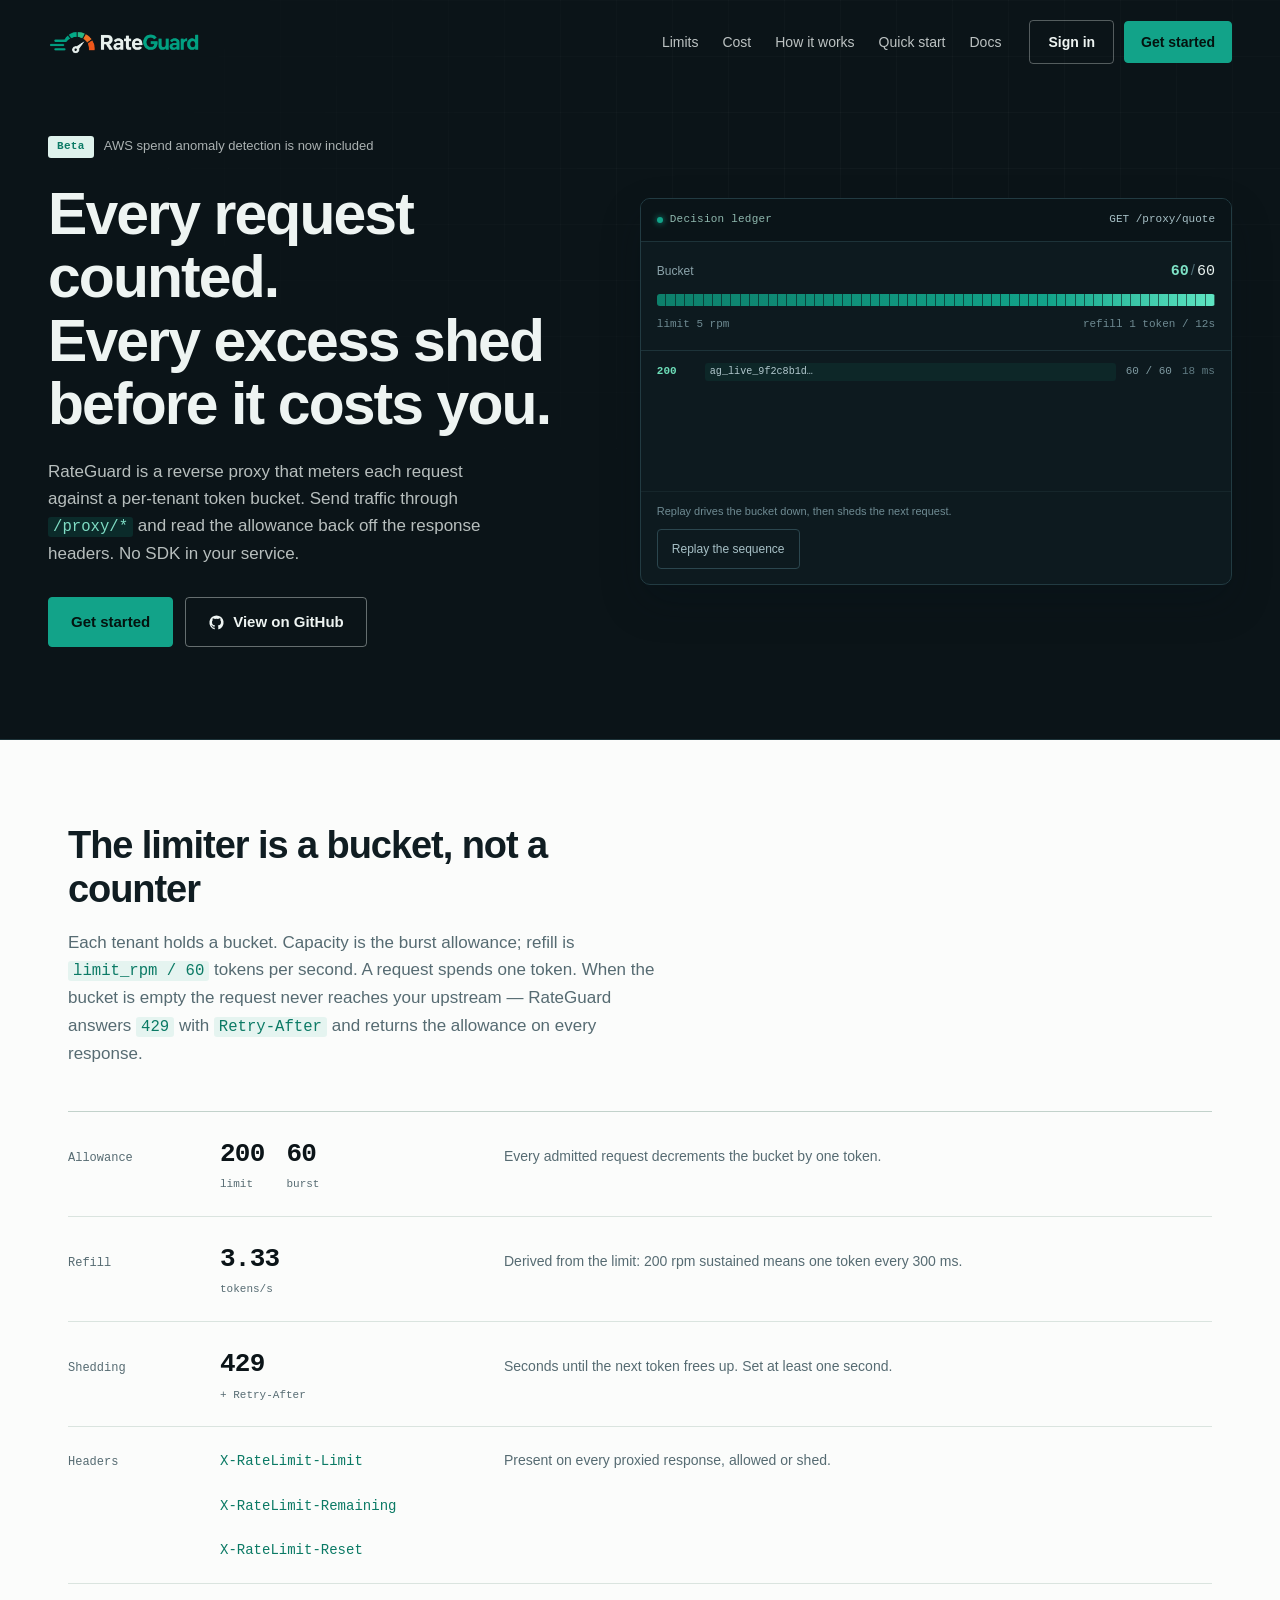
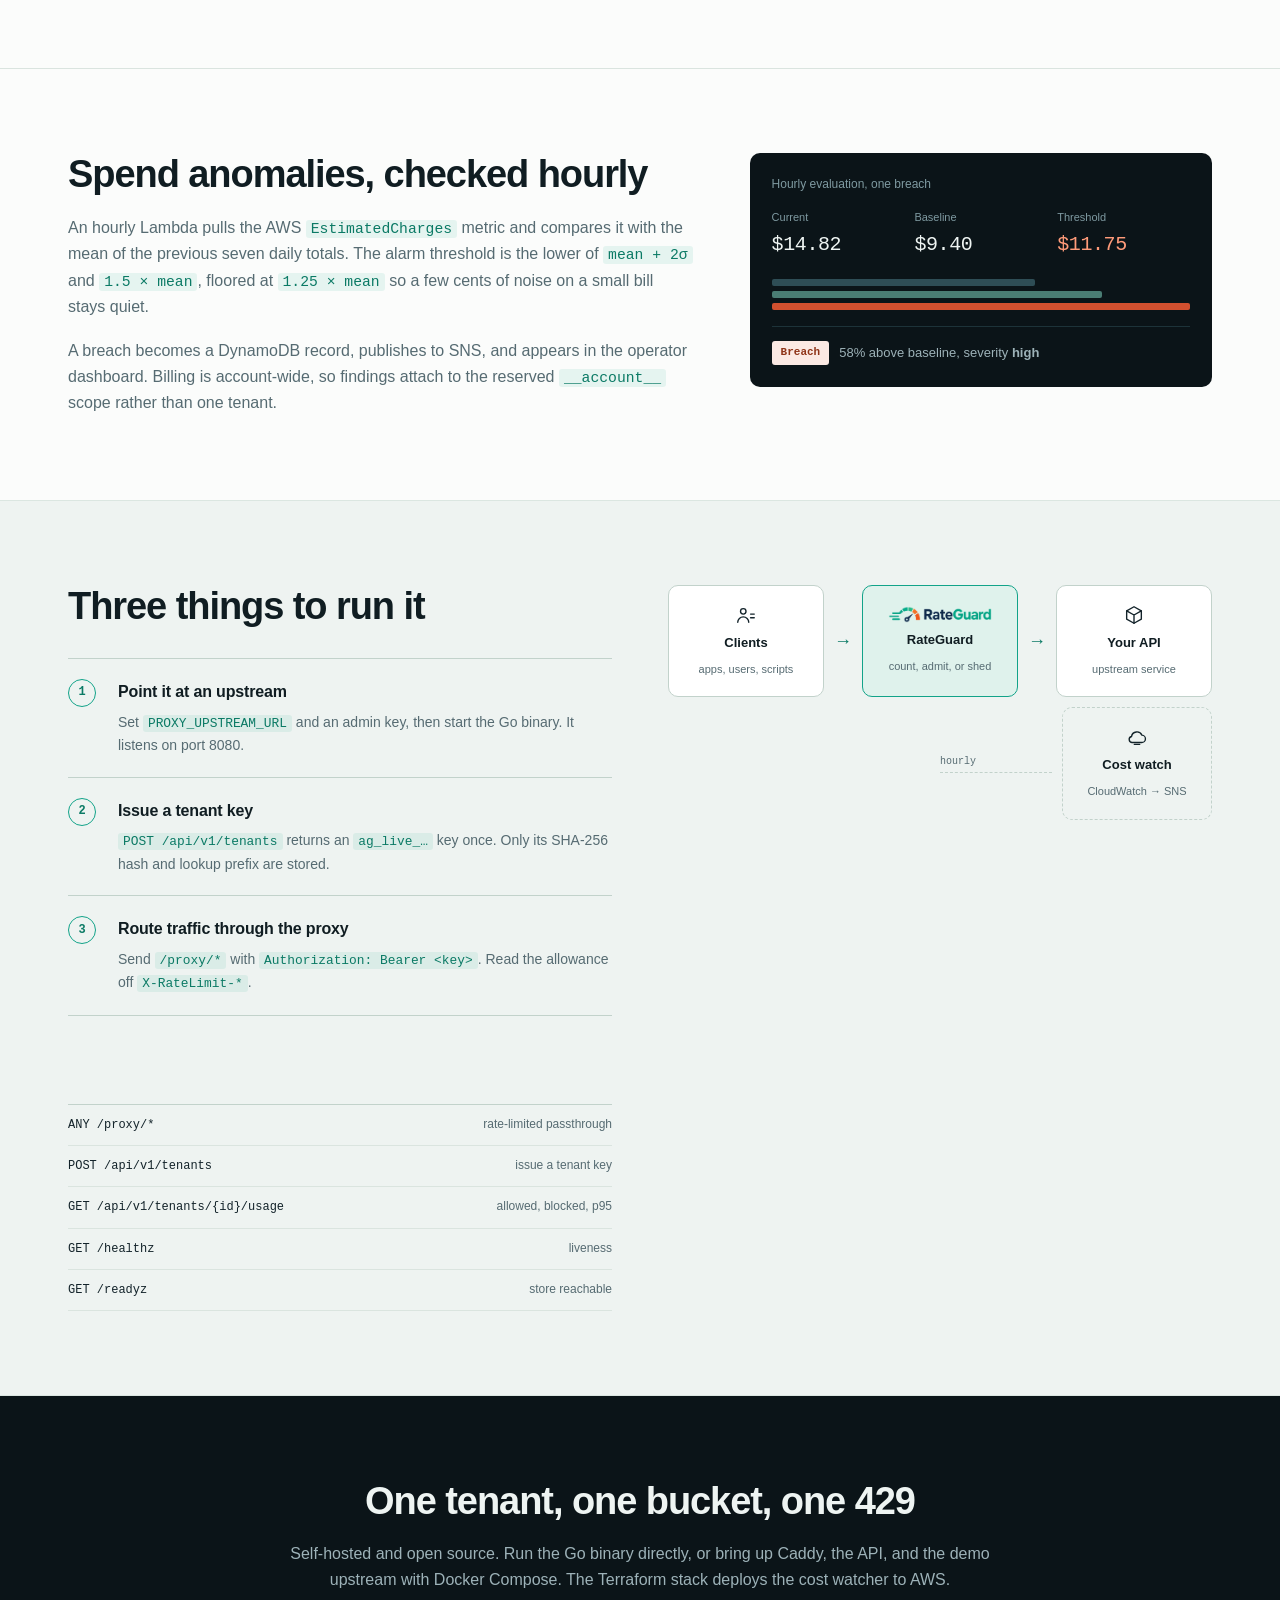
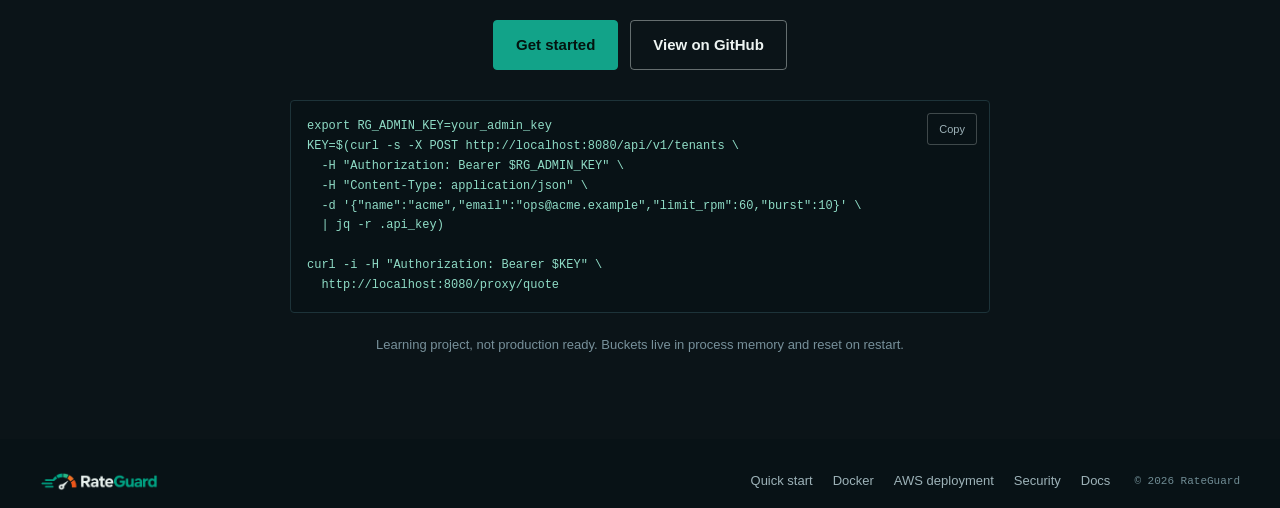
==== commit a04acf23: "docs: add detailed AWS deployment runbook" ====
--- a/docs/index.html
+++ b/docs/index.html
@@ -307,7 +307,7 @@
       <nav aria-label="Footer">
         <a href="quickstart.html">Quick start</a>
         <a href="docker.html">Docker</a>
-        <a href="terraform.html">Terraform</a>
+        <a href="aws.html">AWS deployment</a>
         <a href="security.html">Security</a>
         <a href="docs.html">Docs</a>
       </nav>
